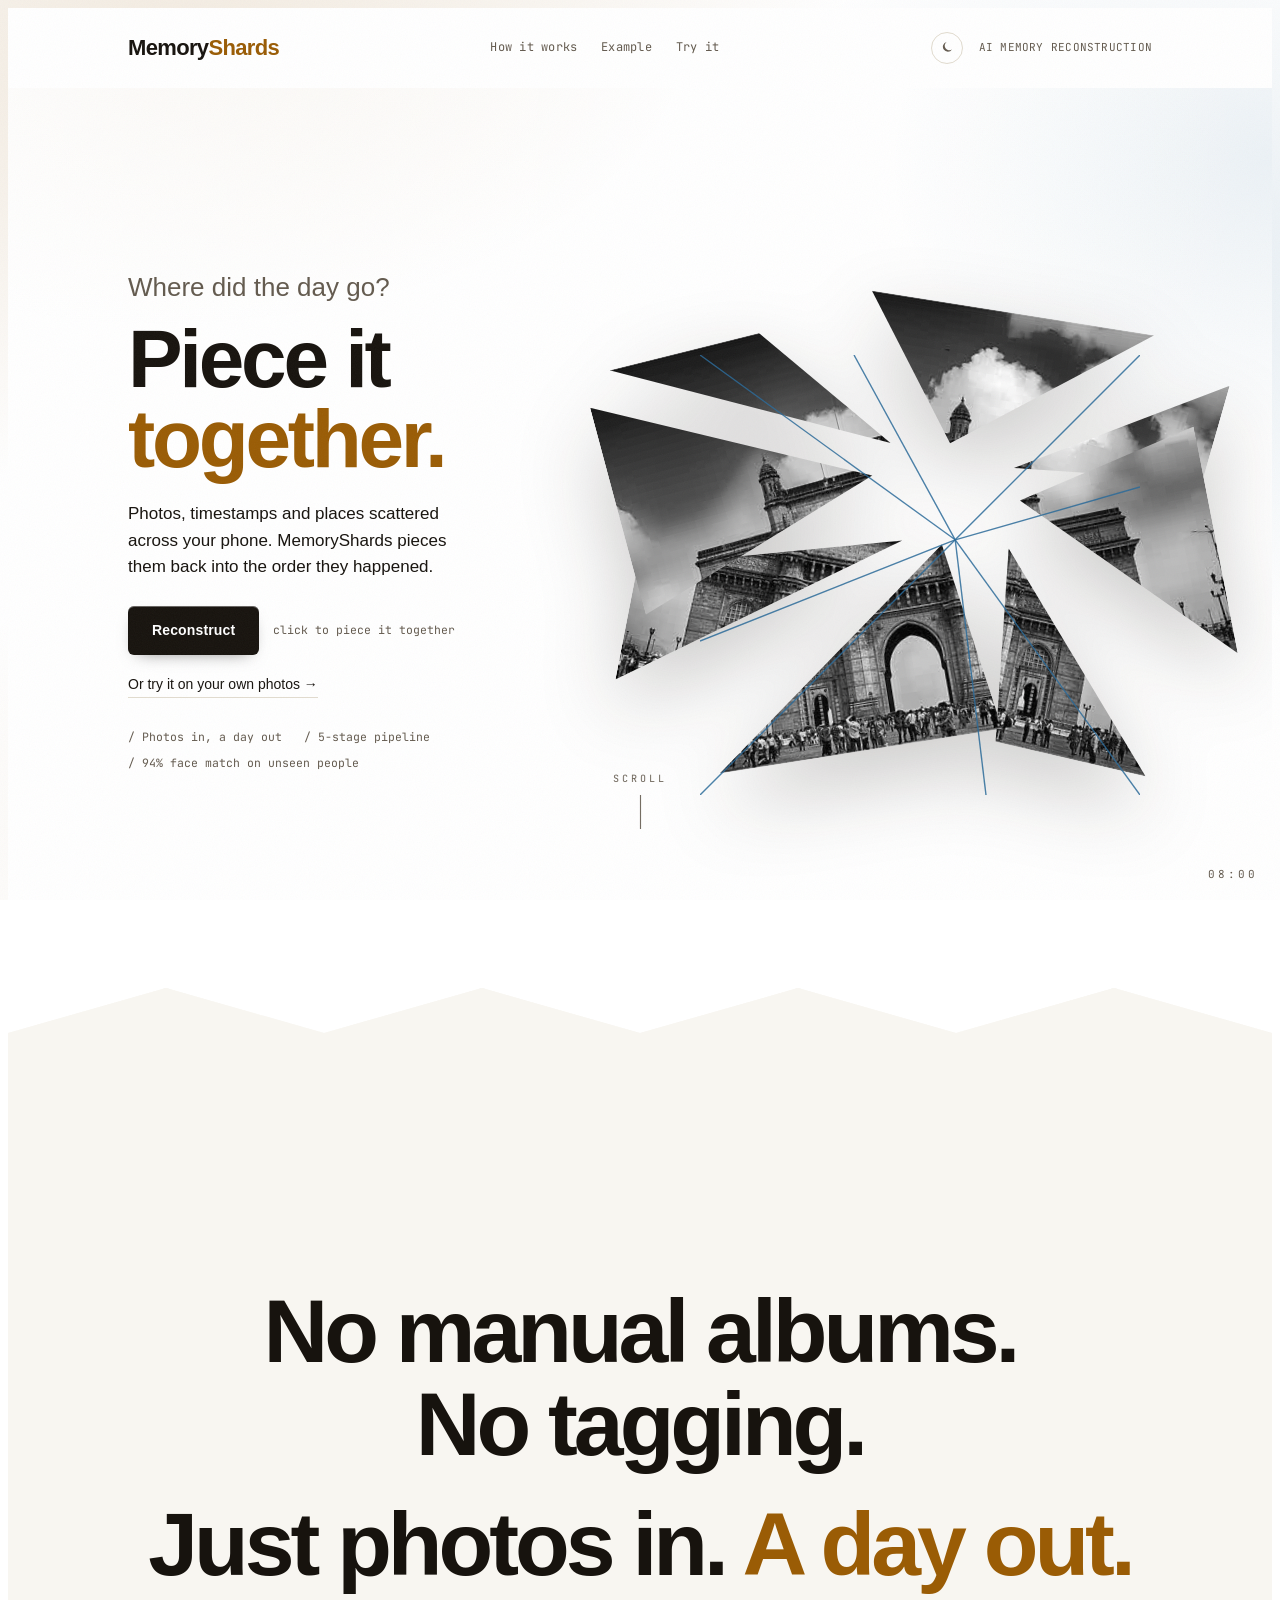
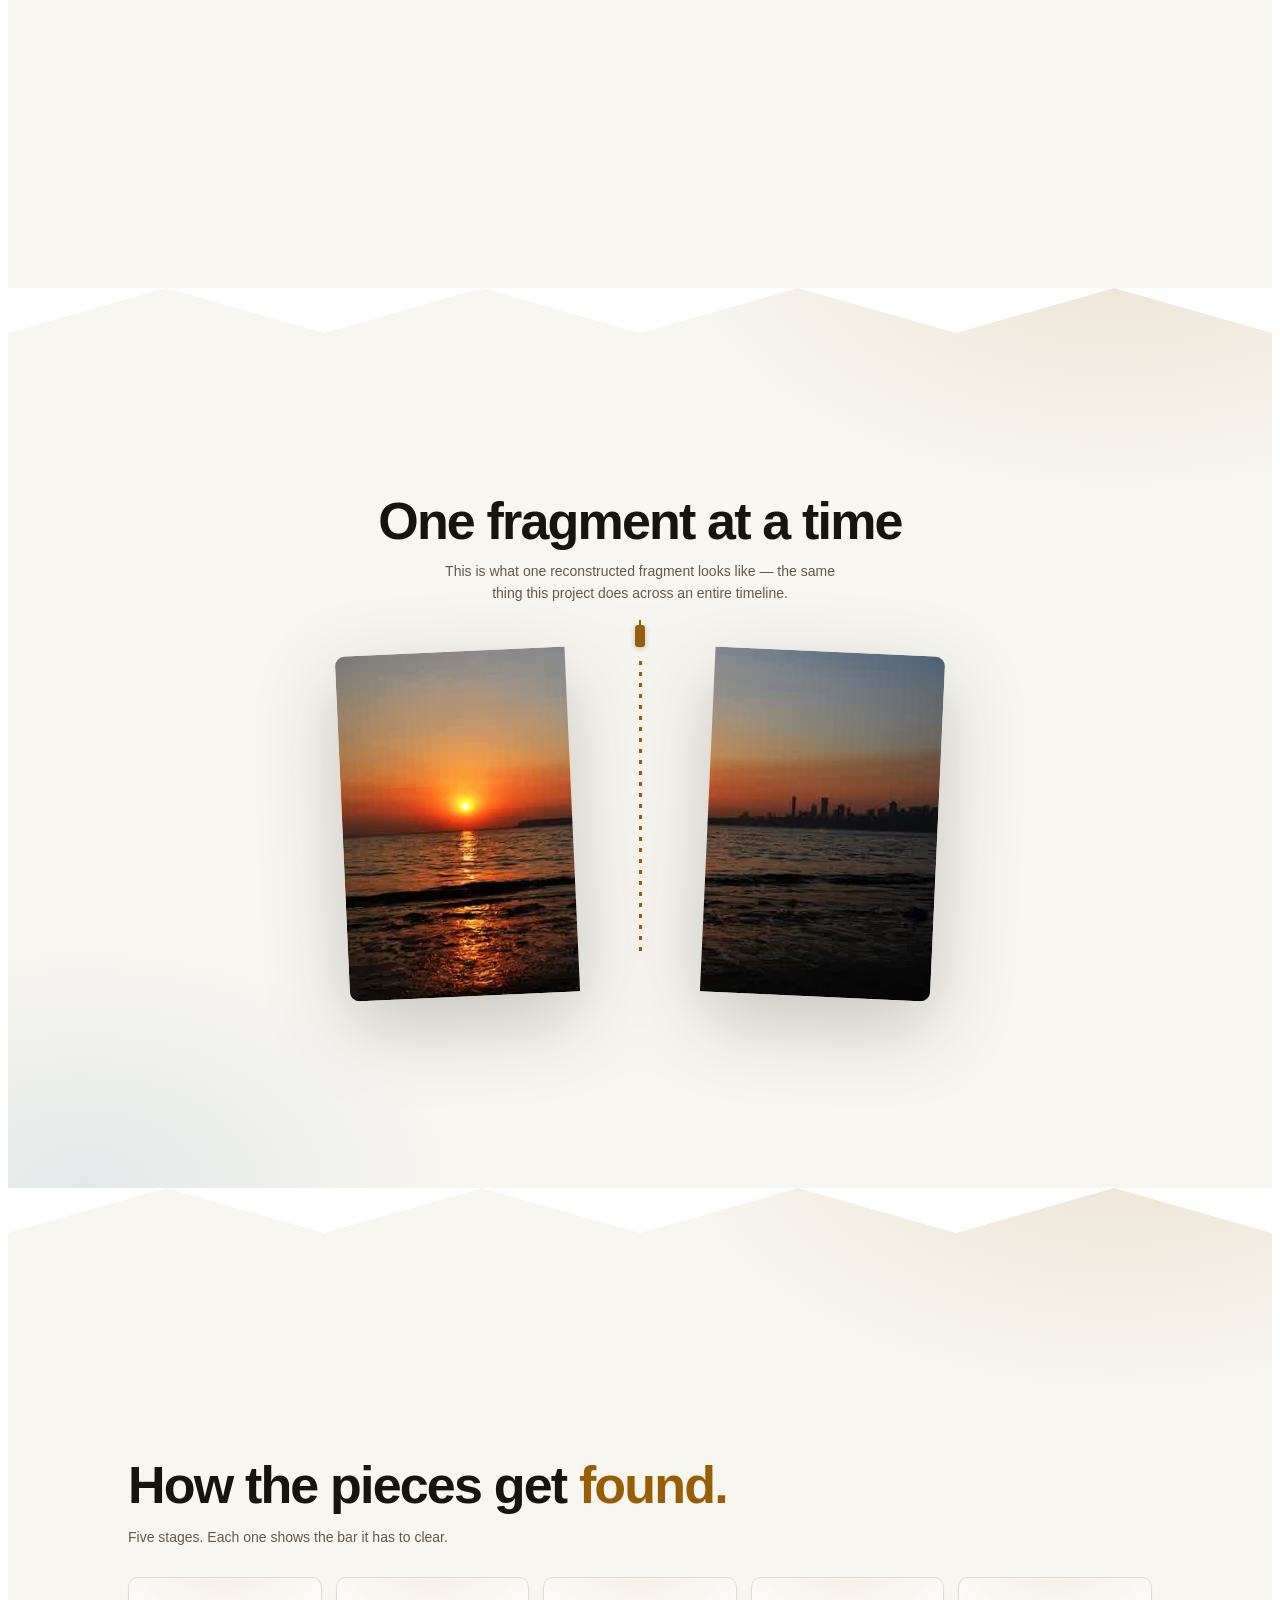
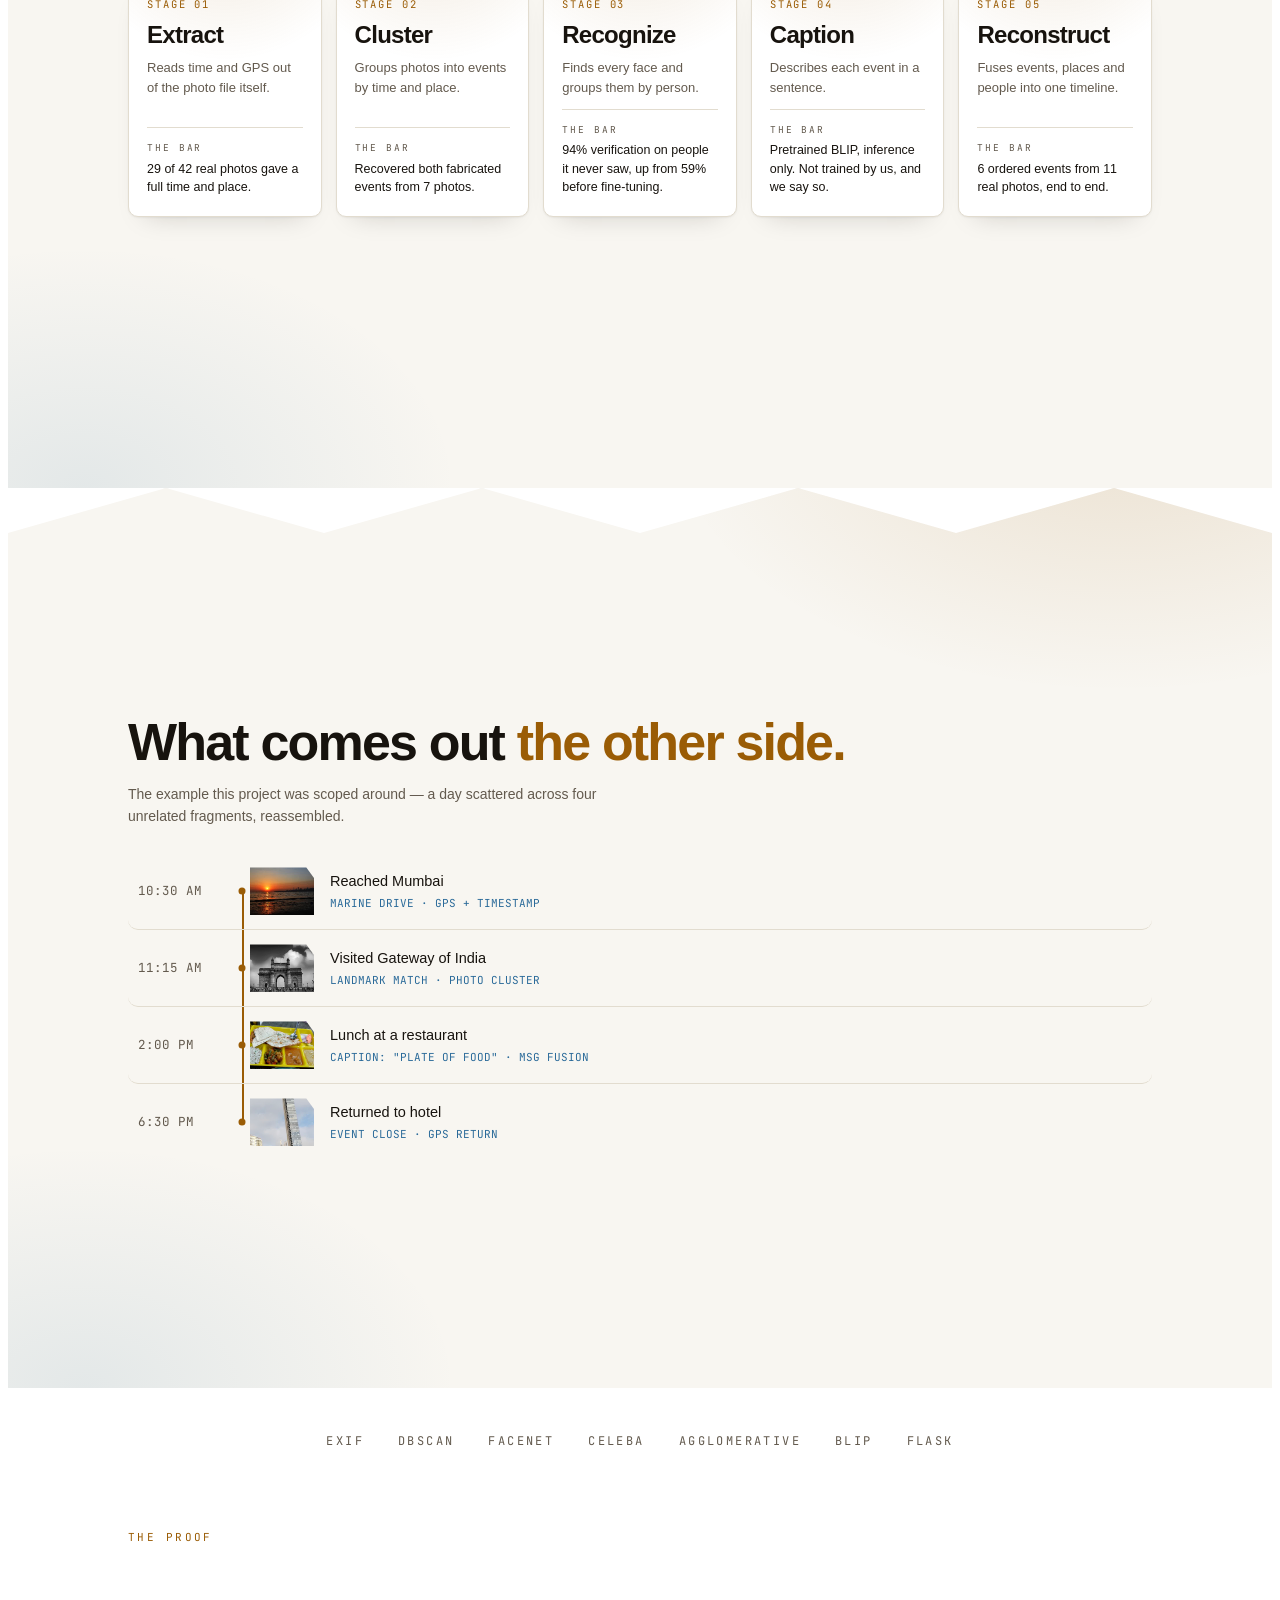
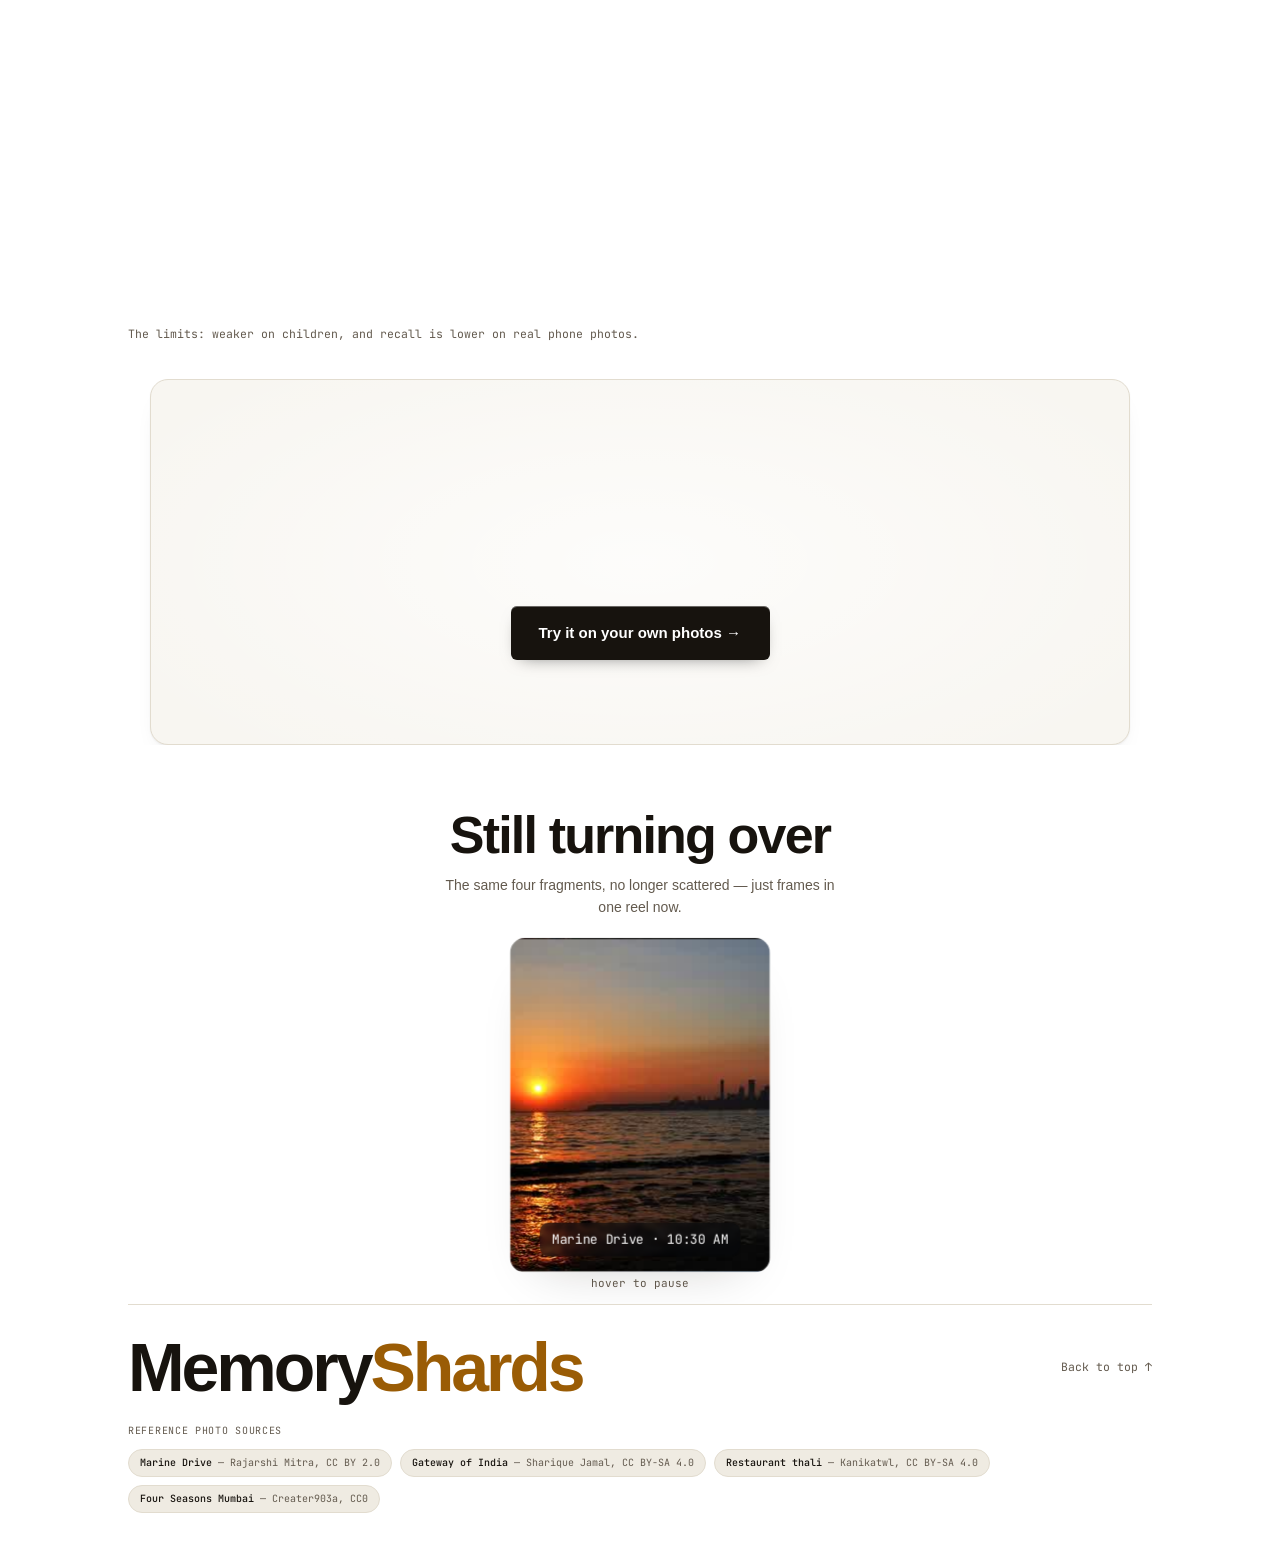
==== web/index.html @ ab334a5d "Fix zip getting permanently stuck: offsetTop drifts under sticky positioning" ====
<!DOCTYPE html>
<html lang="en">
<head>
<meta charset="utf-8">
<script>document.documentElement.setAttribute('data-theme', localStorage.getItem('memoryshards_theme') || 'light');</script>
<meta name="viewport" content="width=device-width, initial-scale=1">
<meta name="theme-color" content="#ffffff">
<meta name="description" content="MemoryShards pieces scattered photos back into the day they came from: EXIF, event clustering, face recognition and captioning, live.">
<meta property="og:type" content="website">
<meta property="og:title" content="MemoryShards: piece the day back together">
<meta property="og:description" content="MemoryShards pieces scattered photos back into the day they came from: EXIF, event clustering, face recognition and captioning, live.">
<meta property="og:image" content="https://memoryshards.onrender.com/media/hero-poster.jpg">
<meta name="twitter:card" content="summary_large_image">
<title>MemoryShards</title>
<link rel="icon" href="data:image/svg+xml,%3Csvg xmlns='http://www.w3.org/2000/svg' viewBox='0 0 100 100'%3E%3Crect width='100' height='100' rx='20' fill='%230b0e14'/%3E%3Cpolygon points='52,18 82,42 68,86 32,86 18,42' fill='none' stroke='%23ffb168' stroke-width='5'/%3E%3Cline x1='52' y1='18' x2='50' y2='58' stroke='%23bfe4ff' stroke-width='3'/%3E%3Cline x1='82' y1='42' x2='50' y2='58' stroke='%23bfe4ff' stroke-width='3'/%3E%3Cline x1='18' y1='42' x2='50' y2='58' stroke='%23bfe4ff' stroke-width='3'/%3E%3C/svg%3E">
<link rel="preconnect" href="https://fonts.googleapis.com">
<link rel="preconnect" href="https://fonts.gstatic.com" crossorigin>
<link rel="preconnect" href="https://api.fontshare.com">
<link href="https://fonts.googleapis.com/css2?family=JetBrains+Mono:wght@400;500&display=swap" rel="stylesheet">
<link href="https://api.fontshare.com/v2/css?f[]=satoshi@400,500,700,900&display=swap" rel="stylesheet">
<link rel="stylesheet" href="style.css">
</head>
<body>
<div class="grain" aria-hidden="true"></div>
<div class="hud-clock mono" aria-hidden="true">08:00</div>
<div class="scroll-progress"></div>

<header class="top">
  <div class="wrap">
    <div class="wordmark">Memory<span>Shards</span></div>
    <nav class="top-nav">
      <a href="#pipeline">How it works</a>
      <a href="#timeline">Example</a>
      <a href="try.html">Try it</a>
    </nav>
    <div class="header-right">
      <button type="button" class="theme-toggle" id="themeToggle" aria-label="Toggle light and dark theme" title="Toggle theme">
        <svg class="theme-icon theme-icon-sun" viewBox="0 0 24 24" width="14" height="14" fill="none" stroke="currentColor" stroke-width="2"><circle cx="12" cy="12" r="4"/><path d="M12 2v2M12 20v2M4.9 4.9l1.4 1.4M17.7 17.7l1.4 1.4M2 12h2M20 12h2M4.9 19.1l1.4-1.4M17.7 6.3l1.4-1.4"/></svg>
        <svg class="theme-icon theme-icon-moon" viewBox="0 0 24 24" width="14" height="14" fill="currentColor"><path d="M20.5 14.5a8.5 8.5 0 1 1-9-13 7 7 0 0 0 9 13z"/></svg>
      </button>
      <div class="byline">AI MEMORY RECONSTRUCTION</div>
    </div>
  </div>
</header>
<main>

<div class="panel panel-hero"><div class="panel-face">
  <video class="hero-video bg-video" data-sticky data-src="media/hero-loop.mp4" data-src-light="media/hero-loop-light.mp4" data-poster="media/hero-poster.jpg" data-poster-light="media/hero-poster-light.jpg" muted loop playsinline preload="none" aria-hidden="true" tabindex="-1"></video>
  <div class="hero-veil" aria-hidden="true"></div>
  <div class="wrap">
  <section class="hero">
    <div class="hero-copy">
      <span class="hero-q">Where did the day go?</span>
      <h1><span class="ln"><span>Piece it</span></span><span class="ln"><span class="accent">together.</span></span></h1>
      <p>Photos, timestamps and places scattered across your phone. MemoryShards pieces them back into the order they happened.</p>
      <div class="hero-actions">
        <button class="primary" id="btnShatter">Reconstruct</button>
        <span class="hero-hint mono">click to piece it together</span>
      </div>
      <a class="hero-link" href="try.html">Or try it on your own photos &rarr;</a>
      <div class="hero-facts mono">
        <span>/ Photos in, a day out</span><span>/ 5-stage pipeline</span><span>/ 94% face match on unseen people</span>
      </div>
    </div>
    <div class="shatter-stage scattered" id="shatterStage" style="--shard-img: url('media/demo-1.jpg')">
      <div class="shard s1"></div>
      <div class="shard s2"></div>
      <div class="shard s3"></div>
      <div class="shard s4"></div>
      <div class="shard s5"></div>
      <div class="shard s6"></div>
      <div class="shard s7"></div>
      <div class="shard s8"></div>
      <svg class="crack-lines" viewBox="0 0 100 100" preserveAspectRatio="none">
        <line x1="58" y1="42" x2="0" y2="0"/>
        <line x1="58" y1="42" x2="35" y2="0"/>
        <line x1="58" y1="42" x2="100" y2="0"/>
        <line x1="58" y1="42" x2="100" y2="30"/>
        <line x1="58" y1="42" x2="100" y2="100"/>
        <line x1="58" y1="42" x2="65" y2="100"/>
        <line x1="58" y1="42" x2="0" y2="100"/>
        <line x1="58" y1="42" x2="0" y2="65"/>
      </svg>
      <div class="shatter-caption">
        <div class="time mono">11:15 AM</div>
        <div class="label">Visited Gateway of India</div>
      </div>
    </div>
    <div class="scroll-nudge mono" aria-hidden="true">SCROLL<span></span></div>
  </section>
</div></div></div>

<div class="panel panel-refusal"><div class="panel-face">
  <video class="bg-video" muted loop playsinline preload="none" aria-hidden="true" tabindex="-1" data-src="media/scene-frames.mp4" data-src-light="media/scene-frames-light.mp4"></video>
  <div class="scene-veil" aria-hidden="true"></div>
  <div class="wrap">
  <section class="refusal">
    <p class="refusal-line reveal">No manual albums.</p>
    <p class="refusal-line reveal">No tagging.</p>
    <p class="refusal-line refusal-line--pay reveal">Just photos in. <span class="accent">A day out.</span></p>
  </section>
</div></div></div>

<div class="panel panel-zip"><div class="panel-face"><div class="wrap">
  <section class="zip-section">
    <h2 class="reveal">One fragment at a time</h2>
    <p class="section-sub reveal">This is what one reconstructed fragment looks like — the same thing this project does across an entire timeline.</p>
    <div class="zip-stage">
      <div class="zip-piece zip-piece--left" style="background-image:url('media/demo-2.jpg')"></div>
      <div class="zip-piece zip-piece--right" style="background-image:url('media/demo-2.jpg')"></div>
      <div class="zip-teeth" aria-hidden="true"></div>
      <div class="zip-pull" aria-hidden="true"></div>
      <div class="zip-caption">
        <span class="eyebrow">10:30 AM · Marine Drive</span>
        <span class="line">One fragment, made whole.</span>
      </div>
    </div>
  </section>
</div></div></div>

<div class="panel panel-pipeline"><div class="panel-face"><div class="wrap">
  <section class="pipeline" id="pipeline">
    <h2 class="reveal">How the pieces get <span class="accent">found.</span></h2>
    <p class="section-sub">Five stages. Each one shows the bar it has to clear.</p>
    <div class="dossiers">
      <div class="dossier reveal">
        <span class="dossier__kicker mono">STAGE 01</span>
        <h3 class="dossier__name">Extract</h3>
        <p class="dossier__tag">Reads time and GPS out of the photo file itself.</p>
        <div class="dossier__bar"><span class="dossier__label mono">THE BAR</span><p>29 of 42 real photos gave a full time and place.</p></div>
      </div>
      <div class="dossier reveal">
        <span class="dossier__kicker mono">STAGE 02</span>
        <h3 class="dossier__name">Cluster</h3>
        <p class="dossier__tag">Groups photos into events by time and place.</p>
        <div class="dossier__bar"><span class="dossier__label mono">THE BAR</span><p>Recovered both fabricated events from 7 photos.</p></div>
      </div>
      <div class="dossier reveal">
        <span class="dossier__kicker mono">STAGE 03</span>
        <h3 class="dossier__name">Recognize</h3>
        <p class="dossier__tag">Finds every face and groups them by person.</p>
        <div class="dossier__bar"><span class="dossier__label mono">THE BAR</span><p>94% verification on people it never saw, up from 59% before fine-tuning.</p></div>
      </div>
      <div class="dossier reveal">
        <span class="dossier__kicker mono">STAGE 04</span>
        <h3 class="dossier__name">Caption</h3>
        <p class="dossier__tag">Describes each event in a sentence.</p>
        <div class="dossier__bar"><span class="dossier__label mono">THE BAR</span><p>Pretrained BLIP, inference only. Not trained by us, and we say so.</p></div>
      </div>
      <div class="dossier reveal">
        <span class="dossier__kicker mono">STAGE 05</span>
        <h3 class="dossier__name">Reconstruct</h3>
        <p class="dossier__tag">Fuses events, places and people into one timeline.</p>
        <div class="dossier__bar"><span class="dossier__label mono">THE BAR</span><p>6 ordered events from 11 real photos, end to end.</p></div>
      </div>
    </div>
  </section>
</div></div></div>

<div class="panel panel-timeline"><div class="panel-face"><div class="wrap">
  <section class="timeline-section" id="timeline">
    <h2 class="reveal">What comes out <span class="accent">the other side.</span></h2>
    <p class="section-sub">The example this project was scoped around — a day scattered across four unrelated fragments, reassembled.</p>
    <div class="tl">
      <div class="tl-thread reveal" aria-hidden="true"></div>
      <div class="tl-row reveal">
        <div class="tl-time">10:30 AM</div>
        <div class="tl-thumb" style="background-image:url('media/demo-2.jpg')"></div>
        <div class="tl-label">Reached Mumbai<span class="place">MARINE DRIVE · GPS + TIMESTAMP</span></div>
      </div>
      <div class="tl-row reveal">
        <div class="tl-time">11:15 AM</div>
        <div class="tl-thumb" style="background-image:url('media/demo-1.jpg')"></div>
        <div class="tl-label">Visited Gateway of India<span class="place">LANDMARK MATCH · PHOTO CLUSTER</span></div>
      </div>
      <div class="tl-row reveal">
        <div class="tl-time">2:00 PM</div>
        <div class="tl-thumb" style="background-image:url('media/demo-3.jpg')"></div>
        <div class="tl-label">Lunch at a restaurant<span class="place">CAPTION: "PLATE OF FOOD" · MSG FUSION</span></div>
      </div>
      <div class="tl-row reveal">
        <div class="tl-time">6:30 PM</div>
        <div class="tl-thumb" style="background-image:url('media/demo-4.jpg')"></div>
        <div class="tl-label">Returned to hotel<span class="place">EVENT CLOSE · GPS RETURN</span></div>
      </div>
    </div>
  </section>
</div></div></div>

<div class="wrap above-stack">
  <div class="stack-strip mono" aria-label="Built with">
    <span style="--i:0">EXIF</span><span style="--i:1">DBSCAN</span><span style="--i:2">FaceNet</span><span style="--i:3">CelebA</span><span style="--i:4">Agglomerative</span><span style="--i:5">BLIP</span><span style="--i:6">Flask</span>
  </div>
</div>

<div class="wrap above-stack">
  <section class="proof">
    <span class="flow-eyebrow mono">THE PROOF</span>
    <h2 class="reveal">Measured on faces it <span class="accent">never saw.</span></h2>
    <div class="proof-grid">
      <div class="proof-item reveal"><div class="proof-big">94%</div><p>Face verification accuracy, up from 59% before we fine-tuned it. 200 pairs from 29 held-out people.</p></div>
      <div class="proof-item reveal"><div class="proof-big">98.8%</div><p>Pairwise precision grouping 230 faces by person. Recall is 80%: it splits a person before it merges two.</p></div>
      <div class="proof-item reveal"><div class="proof-big">1</div><p>Model trained by us, out of five stages. The rest is classical logic or a pretrained model used as-is.</p></div>
    </div>
    <p class="proof-limit mono">The limits: weaker on children, and recall is lower on real phone photos.</p>
  </section>
</div>

<div class="wrap above-stack">
  <section class="cta-section">
    <video class="bg-video" muted loop playsinline preload="none" aria-hidden="true" tabindex="-1" data-src="media/scene-converge.mp4" data-src-light="media/scene-converge-light.mp4"></video>
    <div class="scene-veil scene-veil--radial" aria-hidden="true"></div>
    <h2 class="reveal">Now try it on <span class="accent">your own photos.</span></h2>
    <p class="section-sub reveal">Upload a few real photos and watch the actual pipeline run &mdash; EXIF extraction, reverse geocoding, event clustering, and captioning &mdash; live, on a dedicated page.</p>
    <a href="try.html" class="cta-link">Try it on your own photos &rarr;</a>
  </section>
</div>

<div class="wrap above-stack">
  <section class="reel-section">
    <h2 class="reveal">Still turning over</h2>
    <p class="section-sub reveal">The same four fragments, no longer scattered — just frames in one reel now.</p>
    <div class="reel-stage" tabindex="0">
      <div class="reel-ring">
        <div class="reel-card" style="background-image:url('media/demo-2.jpg')"><span class="reel-cap">Marine Drive · 10:30 AM</span></div>
        <div class="reel-card" style="background-image:url('media/demo-1.jpg')"><span class="reel-cap">Gateway of India · 11:15 AM</span></div>
        <div class="reel-card" style="background-image:url('media/demo-3.jpg')"><span class="reel-cap">Lunch · 2:00 PM</span></div>
        <div class="reel-card" style="background-image:url('media/demo-4.jpg')"><span class="reel-cap">Hotel · 6:30 PM</span></div>
      </div>
    </div>
    <div class="reel-hint">hover to pause</div>
  </section>
</div>

</main>
<div class="wrap above-stack">
  <footer>
    <div class="footer-top">
      <div class="footer-word">Memory<span>Shards</span></div>
      <a href="#" class="back-to-top">Back to top ↑</a>
    </div>
    <div class="credits-label">Reference photo sources</div>
    <div class="source-chips">
      <span class="source-chip"><b>Marine Drive</b> — Rajarshi Mitra, CC BY 2.0</span>
      <span class="source-chip"><b>Gateway of India</b> — Sharique Jamal, CC BY-SA 4.0</span>
      <span class="source-chip"><b>Restaurant thali</b> — Kanikatwl, CC BY-SA 4.0</span>
      <span class="source-chip"><b>Four Seasons Mumbai</b> — Creater903a, CC0</span>
    </div>
  </footer>
</div>

<script src="common.js"></script>
<script>
  const stage = document.getElementById('shatterStage');
  const btn = document.getElementById('btnShatter');
  const hint = document.querySelector('.hero-hint');
  btn.addEventListener('click', () => {
    const scattered = stage.classList.toggle('scattered');
    btn.textContent = scattered ? 'Reconstruct' : 'Shatter again';
    hint.textContent = scattered ? 'click to piece it together' : 'click to scatter the fragments';
  });

  // Depth-push panel stack: each panel shrinks + dims as the next one
  // covers it, computed directly from the next panel's live position —
  // no reliance on animation-timeline/exit, which doesn't fire on a
  // full-viewport sticky element in testing.
  (function () {
    const panels = Array.from(document.querySelectorAll('.panel'));
    const reduceMotion = window.matchMedia('(prefers-reduced-motion: reduce)').matches;
    if (reduceMotion || panels.length < 2) return;

    let ticking = false;
    function update() {
      const vh = window.innerHeight;
      for (let i = 0; i < panels.length - 1; i++) {
        const next = panels[i + 1];
        const nextTop = next.getBoundingClientRect().top;
        const progress = Math.min(1, Math.max(0, 1 - nextTop / vh));
        const scale = 1 - progress * 0.08;
        const brightness = 1 - progress * 0.32;
        panels[i].style.transform = `scale(${scale})`;
        panels[i].style.filter = `brightness(${brightness})`;
      }
      ticking = false;
    }
    function onScroll() {
      if (!ticking) {
        requestAnimationFrame(update);
        ticking = true;
      }
    }
    window.addEventListener('scroll', onScroll, { passive: true });
    window.addEventListener('resize', onScroll);
    update();
  })();
  // CTA text scramble on hover.
  (function () {
    const a = document.querySelector('.cta-link');
    if (!a || window.matchMedia('(prefers-reduced-motion: reduce)').matches) return;
    const final = a.textContent;
    const chars = 'ABCDEFGHIJKLMNOPQRSTUVWXYZ0123456789/';
    let raf;
    a.style.minWidth = a.offsetWidth + 'px';
    a.addEventListener('mouseenter', () => {
      let f = 0;
      cancelAnimationFrame(raf);
      const step = () => {
        f++;
        a.textContent = [...final].map((c, i) => (c === ' ' || i < f / 2) ? c : chars[Math.floor(Math.random() * chars.length)]).join('');
        if (f / 2 < final.length) raf = requestAnimationFrame(step); else a.textContent = final;
      };
      step();
    });
  })();

  // Cursor-reactive hero (tilts the shard image, drifts the video) and spotlight on stage cards.
  (function () {
    if (window.matchMedia('(prefers-reduced-motion: reduce)').matches) return;
    const face = document.querySelector('.panel-hero .panel-face');
    const stageEl = document.getElementById('shatterStage');
    const video = face.querySelector('.hero-video');
    let raf = null;
    face.addEventListener('pointermove', (e) => {
      if (raf) return;
      raf = requestAnimationFrame(() => {
        raf = null;
        const r = face.getBoundingClientRect();
        const nx = ((e.clientX - r.left) / r.width - 0.5) * 2;
        const ny = ((e.clientY - r.top) / r.height - 0.5) * 2;
        [stageEl, video].forEach((el) => {
          el.style.setProperty('--tx', nx.toFixed(3));
          el.style.setProperty('--ty', ny.toFixed(3));
        });
      });
    });
    face.addEventListener('pointerleave', () => {
      [stageEl, video].forEach((el) => { el.style.setProperty('--tx', 0); el.style.setProperty('--ty', 0); });
    });
    document.querySelectorAll('.dossier').forEach((card) => {
      card.addEventListener('pointermove', (e) => {
        const r = card.getBoundingClientRect();
        card.style.setProperty('--mx', (e.clientX - r.left) + 'px');
        card.style.setProperty('--my', (e.clientY - r.top) + 'px');
      });
    });
  })();

  // Zip stage: --zip-open (1 = torn apart/open, 0 = zipped closed) tracks
  // scroll position within .panel-zip's own range. Can't use the stage's
  // getBoundingClientRect() for this -- .panel-zip is position: sticky, so
  // once pinned, the stage's painted rect stops changing for most of the
  // scroll, and animation-timeline: view() has the same blind spot for the
  // same reason. panel.offsetTop turned out to have the same problem in a
  // sneakier way: measured live, it drifted WITH scrollY once the panel
  // engaged sticky (1888 at load, 2012 after only 112px of scroll) instead
  // of staying at its static flow position, which silently kept the
  // computed progress pinned near zero -- looked "stuck open" no matter how
  // far you scrolled. Fixed by measuring the TRUE static top once (briefly
  // forcing position: static to read it with getBoundingClientRect, then
  // reverting -- a synchronous read+revert, no visible flash) and caching
  // it, instead of re-reading offsetTop on every scroll tick.
  (function () {
    const panel = document.querySelector('.panel-zip');
    const stage = document.querySelector('.zip-stage');
    if (!panel || !stage || window.matchMedia('(prefers-reduced-motion: reduce)').matches) return;
    let panelTop = 0, panelHeight = 0;
    const measure = () => {
      const prevPosition = panel.style.position;
      panel.style.position = 'static';
      panelTop = panel.getBoundingClientRect().top + window.scrollY;
      panelHeight = panel.offsetHeight;
      panel.style.position = prevPosition;
    };
    measure();
    window.addEventListener('resize', measure, { passive: true });
    const update = () => {
      const scrolledIntoPanel = window.scrollY - panelTop;
      const t = Math.max(0, Math.min(1, scrolledIntoPanel / (panelHeight * 0.5)));
      stage.style.setProperty('--zip-open', String(1 - t));
    };
    window.addEventListener('scroll', update, { passive: true });
    update();
  })();

  // HUD clock: the page is one day, and scrolling moves it from 08:00 to 22:00.
  (function () {
    const el = document.querySelector('.hud-clock');
    if (!el) return;
    const update = () => {
      const max = document.documentElement.scrollHeight - window.innerHeight;
      const t = max > 0 ? Math.min(1, window.scrollY / max) : 0;
      const mins = Math.round(8 * 60 + t * 14 * 60);
      el.textContent = String(Math.floor(mins / 60)).padStart(2, '0') + ':' + String(mins % 60).padStart(2, '0');
    };
    window.addEventListener('scroll', update, { passive: true });
    update();
  })();
</script>
</body>
</html>
---- web/style.css ----
:root {
    --bg: #0e0b08;
    --surface: #17120d;
    --surface-2: #211a13;
    --border: #2f261b;
    --text: #f0e7d6;
    --text-muted: #a3977f;
    --crack: #bfe4ff;
    --crack-ink: #041722;
    --memory: #d9a353;
    --memory-ink: #1c1207;
    --paper: #f0e7d6;
    --paper-ink: #0e0b08;
    --shadow: 0 24px 48px -24px rgba(0,0,0,0.7);
    --edge-shadow: rgba(0,0,0,0.5);
    --drop: rgba(0,0,0,0.35);
    --card-shadow: none;
    --ease: cubic-bezier(.22,1,.36,1);
  }
  :root[data-theme="light"] {
    --bg: #ffffff;
    --surface: #f8f6f1;
    --surface-2: #efebe2;
    --border: #e2dccf;
    --text: #17130e;
    --text-muted: #635a4e;
    --crack: #2a6a99;
    --crack-ink: #eaf7ff;
    --memory: #9a5c05;
    --memory-ink: #ffffff;
    --paper: #17130e;
    --paper-ink: #ffffff;
    --shadow: 0 20px 40px -24px rgba(23,19,14,0.22);
    --edge-shadow: rgba(23,19,14,0.14);
    --drop: rgba(23,19,14,0.22);
    --card-shadow: 0 1px 2px rgba(23,19,14,0.05), 0 14px 26px -18px rgba(23,19,14,0.22);
  }

  * { box-sizing: border-box; }
  @property --zip-open { syntax: '<number>'; inherits: true; initial-value: 1; }
  html { scroll-behavior: smooth; }
  body { background: var(--bg); color: var(--text); font-family: 'Satoshi', -apple-system, sans-serif; line-height: 1.6; }
  ::selection { background: var(--memory); color: var(--memory-ink); }
  @media (prefers-reduced-motion: reduce) { html { scroll-behavior: auto; } }
  h1, h2, h3 { font-family: 'Satoshi', -apple-system, sans-serif; text-wrap: balance; margin: 0; }
  .mono { font-family: 'JetBrains Mono', monospace; }

  .wrap { max-width: 1080px; margin: 0 auto; padding: 0 28px; }

  header.top {
    position: sticky; top: 0; z-index: 40;
    background: var(--bg);
    border-bottom: 1px solid transparent;
    transition: border-color 0.3s ease, background 0.3s ease;
  }
  header.top > .wrap {
    display: flex; align-items: center; justify-content: space-between;
    padding-top: 22px; padding-bottom: 22px; flex-wrap: wrap; gap: 14px;
  }
  header.top.is-scrolled { border-bottom-color: var(--border); }
  .wordmark { font-family: 'Satoshi', sans-serif; font-weight: 800; font-size: 22px; letter-spacing: -0.01em; }
  .wordmark span { color: var(--memory); }
  .top-nav { display: flex; align-items: center; gap: 24px; }
  .top-nav a {
    font-family: 'JetBrains Mono', monospace; font-size: 12px; letter-spacing: 0.02em;
    color: var(--text-muted); text-decoration: none; position: relative; padding: 2px 0;
    transition: color 0.2s ease;
  }
  .top-nav a::after {
    content: ""; position: absolute; left: 0; right: 100%; bottom: -2px; height: 1px;
    background: var(--memory); transition: right 0.25s ease;
  }
  .top-nav a:hover { color: var(--text); }
  .top-nav a:hover::after { right: 0; }
  .top-nav a:focus-visible { outline: 2px solid var(--memory); outline-offset: 3px; border-radius: 2px; }
  .header-right { display: flex; align-items: center; gap: 16px; }
  .theme-toggle {
    all: unset; cursor: pointer; display: inline-flex; align-items: center; justify-content: center;
    width: 30px; height: 30px; border-radius: 50%; border: 1px solid var(--border);
    color: var(--text-muted); font-size: 13px; transition: transform 0.35s cubic-bezier(.2,.9,.25,1), border-color 0.2s ease, color 0.2s ease;
  }
  .theme-toggle:hover { color: var(--memory); border-color: var(--memory); transform: rotate(20deg); }
  .theme-toggle:focus-visible { outline: 2px solid var(--memory); outline-offset: 2px; }
  .theme-icon-moon { display: none; }
  :root[data-theme="light"] .theme-icon-sun { display: none; }
  :root[data-theme="light"] .theme-icon-moon { display: inline; }
  .byline { font-family: 'JetBrains Mono', monospace; font-size: 11px; color: var(--text-muted); letter-spacing: 0.02em; }

  /* ---------------- HERO ---------------- */
  .hero {
    display: grid;
    grid-template-columns: 1.05fr 0.95fr;
    gap: 48px;
    align-items: center;
    padding: 28px 0 64px;
  }
  .hero-copy p { color: var(--text); opacity: 0.82; font-size: 17px; font-weight: 500; line-height: 1.55; max-width: 36ch; margin-bottom: 26px; }
  .hero-actions { display: flex; align-items: center; gap: 14px; }
  button.primary {
    all: unset; cursor: pointer; font-family: 'Satoshi', sans-serif; font-size: 14px; font-weight: 700; letter-spacing: 0.01em;
    padding: 13px 24px; border-radius: 6px; background: var(--paper); color: var(--paper-ink);
    box-shadow: 0 1px 0 rgba(255,255,255,0.35) inset, 0 6px 18px -10px rgba(0,0,0,0.6);
    transition: transform 0.2s var(--ease), box-shadow 0.25s ease, filter 0.2s ease;
  }
  button.primary:hover:not(:disabled) { transform: translateY(-2px); box-shadow: 0 1px 0 rgba(255,255,255,0.35) inset, 0 14px 28px -12px color-mix(in srgb, var(--memory) 70%, transparent); }
  button.primary:active:not(:disabled) { transform: translateY(0) scale(0.98); }
  button.primary:disabled { opacity: 0.4; cursor: not-allowed; }
  button.primary:focus-visible { outline: 2px solid var(--text); outline-offset: 2px; }
  .hero-hint { font-family: 'JetBrains Mono', monospace; font-size: 11.5px; color: var(--text-muted); }

  .shatter-stage {
    position: relative;
    width: 100%;
    max-width: 440px;
    aspect-ratio: 4 / 3;
    margin: 0 auto;
    filter: drop-shadow(0 30px 40px var(--drop));
  }
  .shard {
    position: absolute; inset: 0;
    background-image: var(--shard-img);
    background-size: cover; background-position: center;
    transition: transform 0.85s cubic-bezier(.2,.9,.25,1);
    filter: drop-shadow(0 4px 8px rgba(0,0,0,.45));
  }
  .shard.s1 { clip-path: polygon(58% 42%, 0% 0%, 35% 0%); }
  .shard.s2 { clip-path: polygon(58% 42%, 35% 0%, 100% 0%); }
  .shard.s3 { clip-path: polygon(58% 42%, 100% 0%, 100% 30%); }
  .shard.s4 { clip-path: polygon(58% 42%, 100% 30%, 100% 100%); }
  .shard.s5 { clip-path: polygon(58% 42%, 100% 100%, 65% 100%); }
  .shard.s6 { clip-path: polygon(58% 42%, 65% 100%, 0% 100%); }
  .shard.s7 { clip-path: polygon(58% 42%, 0% 100%, 0% 65%); }
  .shard.s8 { clip-path: polygon(58% 42%, 0% 65%, 0% 0%); }

  .shatter-stage.scattered .s1 { transform: translate(-13%,-13%) rotate(-14deg); }
  .shatter-stage.scattered .s2 { transform: translate(-2%,-17%) rotate(9deg); }
  .shatter-stage.scattered .s3 { transform: translate(12%,-11%) rotate(16deg); }
  .shatter-stage.scattered .s4 { transform: translate(16%,4%) rotate(-11deg); }
  .shatter-stage.scattered .s5 { transform: translate(11%,14%) rotate(13deg); }
  .shatter-stage.scattered .s6 { transform: translate(-2%,17%) rotate(-9deg); }
  .shatter-stage.scattered .s7 { transform: translate(-13%,12%) rotate(11deg); }
  .shatter-stage.scattered .s8 { transform: translate(-17%,-3%) rotate(-15deg); }

  .crack-lines { position: absolute; inset: 0; pointer-events: none; }
  .crack-lines line { stroke: var(--crack); stroke-width: 1.4; vector-effect: non-scaling-stroke; opacity: 0.85; transition: opacity 0.85s ease; }
  .shatter-stage:not(.scattered) .crack-lines line { opacity: 0.16; }

  .shatter-caption {
    position: absolute; left: 12px; right: 12px; bottom: 12px;
    background: rgba(11,14,20,0.72); backdrop-filter: blur(3px);
    border: 1px solid rgba(255,255,255,0.12); border-radius: 8px;
    padding: 8px 12px; opacity: 0; transform: translateY(6px);
    transition: opacity 0.5s ease 0.35s, transform 0.5s ease 0.35s;
  }
  .shatter-stage:not(.scattered) .shatter-caption { opacity: 1; transform: translateY(0); }
  .shatter-caption .time { font-family: 'JetBrains Mono', monospace; font-size: 10.5px; color: var(--memory); }
  .shatter-caption .label { font-size: 13px; color: #f2f4f8; margin-top: 1px; }

  @media (prefers-reduced-motion: reduce) {
    .shard, .crack-lines line, .shatter-caption { transition: none !important; }
  }

  /* ---------------- SCROLL PROGRESS ---------------- */
  .scroll-progress {
    position: fixed; top: 0; left: 0; height: 3px; width: 100%;
    background: var(--memory); transform-origin: 0 50%; transform: scaleX(0);
    animation: grow-progress linear;
    animation-timeline: scroll(root);
    z-index: 50;
  }
  @keyframes grow-progress { to { transform: scaleX(1); } }

  /* ---------------- SCROLL-TRIGGERED REVEALS ---------------- */
  /* Driven by an IntersectionObserver (see script), not
     animation-timeline: view() — that experimental scroll-linked
     animation was confirmed (via direct DOM inspection while scrolling)
     to get stuck at a fractional or zero opacity once a transformed
     ancestor was in the mix (the panel-stack depth-push effect above
     applies transform+filter to each panel), silently blanking whole
     sections of text. IntersectionObserver just flips a class once and
     stays there — nothing left for it to get stuck on. */
  .reveal {
    opacity: 0; transform: translateY(28px);
    transition: opacity 0.7s ease, transform 0.7s var(--ease);
  }
  .reveal.is-visible { opacity: 1; transform: none; }
  @media (prefers-reduced-motion: reduce) {
    .scroll-progress { animation: none !important; }
    .reveal { opacity: 1 !important; transform: none !important; transition: none !important; }
  }

  /* ---------------- PANEL STACK ---------------- */
  /* The "pushed back" depth effect: each panel is position:sticky (pins
     to the viewport, confirmed working via getComputedStyle — hero and
     zip both correctly pin at their stepped top offsets simultaneously).
     The shrink+dim of the outgoing panel is driven by a small JS scroll
     handler (see bottom of file) rather than animation-timeline:view()'s
     `exit` range: verified via direct DOM inspection that exit never
     triggers on a full-viewport sticky element in this environment
     (transform stayed at identity across 1500px of scroll) — a real,
     reproducible incompatibility, not a rendering artifact. The JS
     version computes each panel's recede amount directly from the next
     panel's actual on-screen position, so there's nothing left to guess. */
  .panel {
    position: sticky; min-height: 100vh; display: flex; align-items: center;
    will-change: transform, filter;
  }
  .panel-hero     { top: 0; }
  .panel-zip      { top: 6px; }
  .panel-pipeline { top: 12px; }
  .panel-timeline { top: 18px; }
  /* Content after the sticky stack (reel, footer) must be explicitly
     positioned too, otherwise CSS stacking rules paint the sticky
     panels above it regardless of scroll position or DOM order —
     that's what caused the reel/timeline overlap. */
  .above-stack { position: relative; z-index: 5; background: var(--bg); }
  @media (prefers-reduced-motion: reduce) {
    .panel { transform: none !important; filter: none !important; }
  }
  .panel-face {
    width: 100%; min-height: 100vh; display: flex; align-items: center; background: var(--bg);
  }
  .panel-hero .panel-face {
    background:
      radial-gradient(900px 520px at 12% -8%, color-mix(in srgb, var(--memory) 12%, transparent), transparent 60%),
      radial-gradient(700px 520px at 100% 8%, color-mix(in srgb, var(--crack) 9%, transparent), transparent 55%),
      var(--bg);
  }
  .panel-face > .wrap { width: 100%; padding-top: 56px; padding-bottom: 56px; }
  .panel-zip .panel-face, .panel-pipeline .panel-face, .panel-timeline .panel-face {
    background:
      radial-gradient(760px 460px at 88% -8%, color-mix(in srgb, var(--memory) 14%, transparent), transparent 60%),
      radial-gradient(680px 440px at 6% 100%, color-mix(in srgb, var(--crack) 10%, transparent), transparent 55%),
      var(--surface);
    box-shadow: 0 -30px 50px -35px var(--edge-shadow);
    clip-path: polygon(
      0% 5%, 12.5% 0%, 25% 5%, 37.5% 0%, 50% 5%, 62.5% 0%, 75% 5%, 87.5% 0%, 100% 5%,
      100% 100%, 0% 100%
    );
  }

  /* ---------------- PIPELINE ---------------- */
  .pipeline { padding: 0; }
  .pipeline h2 { font-size: 22px; margin-bottom: 6px; }
  .pipeline .section-sub { color: var(--text-muted); font-size: 14px; margin-bottom: 28px; max-width: 64ch; }

  /* ---------------- TIMELINE (reconstructed proof) ---------------- */
  .timeline-section { padding: 0; }
  .timeline-section h2 { font-size: 22px; margin-bottom: 6px; }
  .timeline-section .section-sub { color: var(--text-muted); font-size: 14px; margin-bottom: 26px; max-width: 64ch; }
  .tl { display: flex; flex-direction: column; position: relative; }
  .tl-thread {
    position: absolute; left: 114px; top: 38px; bottom: 38px; width: 2px;
    background: var(--memory); transform-origin: top; transform: scaleY(0);
    transition: transform 1.1s cubic-bezier(.2,.9,.25,1) 0.15s; z-index: 0; pointer-events: none;
  }
  .tl-thread.is-visible { transform: scaleY(1); }
  .tl-row { position: relative; }
  .tl-row::before {
    content: ""; position: absolute; left: 114px; top: 50%; width: 7px; height: 7px; border-radius: 50%;
    background: var(--memory); transform: translate(-50%, -50%) scale(0); transition: transform 0.3s var(--ease) 0.9s; z-index: 1;
  }
  .tl-row.is-visible::before { transform: translate(-50%, -50%) scale(1); }
  @media (prefers-reduced-motion: reduce) {
    .tl-thread { transition: none; transform: scaleY(1); }
    .tl-row::before { transition: none; transform: translate(-50%, -50%) scale(1); }
  }
  .tl-row {
    display: grid; grid-template-columns: 96px 64px 1fr; gap: 16px; align-items: center;
    padding: 14px 10px; border-bottom: 1px solid var(--border); border-radius: 10px;
    transition: background 0.25s ease, padding-left 0.25s ease;
  }
  .tl-row:hover { background: color-mix(in srgb, var(--surface) 70%, transparent); padding-left: 16px; }
  .tl-row:hover .tl-thumb { transform: scale(1.06) rotate(-1deg); }
  .tl-row:last-child { border-bottom: none; }
  .tl-time { font-family: 'JetBrains Mono', monospace; font-size: 12.5px; color: var(--text-muted); }
  .tl-thumb {
    width: 64px; height: 48px; background-size: cover; background-position: center;
    clip-path: polygon(0% 0%, 88% 0%, 100% 22%, 100% 100%, 0% 100%);
    box-shadow: var(--shadow); transition: transform 0.3s cubic-bezier(.2,.9,.25,1);
  }
  .tl-label { font-size: 14.5px; }
  .tl-label .place { display: block; font-size: 11px; color: var(--crack); font-family: 'JetBrains Mono', monospace; margin-top: 2px; }
  .tl-row-enter { animation: tl-row-in 0.45s cubic-bezier(.2,.9,.25,1) both; }
  @keyframes tl-row-in { from { opacity: 0; transform: translateY(10px); } to { opacity: 1; transform: none; } }
  @media (prefers-reduced-motion: reduce) { .tl-row-enter { animation: none; } }

  /* ---------------- LIVE DEMO (real pipeline, not illustrative) ---------------- */
  .live-demo-section { padding: 56px 0; border-top: 1px dashed var(--border); }
  .live-demo-section h2 { font-size: 22px; margin-bottom: 6px; }
  .live-demo-section .section-sub { color: var(--text-muted); font-size: 14px; margin-bottom: 26px; max-width: 64ch; }
  .dropzone {
    position: relative; border: 1.5px dashed color-mix(in srgb, var(--text) 38%, transparent); border-radius: 12px;
    padding: 28px; margin-bottom: 16px; cursor: pointer; transition: border-color 0.15s, background 0.15s;
    background: var(--surface);
  }
  .dropzone:hover, .dropzone:focus-visible { border-color: var(--memory); outline: none; }
  .dropzone.dragover { border-color: var(--memory); background: var(--surface-2); }
  .dropzone-hint {
    display: flex; align-items: center; justify-content: center; gap: 10px;
    font-size: 14px; color: var(--text-muted); text-align: center;
  }
  .dropzone-icon { font-size: 20px; color: var(--memory); }
  .dropzone-browse { color: var(--crack); text-decoration: underline; text-underline-offset: 2px; }
  .dropzone-previews {
    display: flex; flex-wrap: wrap; gap: 10px; margin-top: 16px;
  }
  .dropzone-previews:empty { margin-top: 0; }
  .preview-thumb {
    position: relative; width: 72px; height: 72px; border-radius: 8px; overflow: hidden;
    box-shadow: var(--shadow); flex: none;
  }
  .preview-thumb img { width: 100%; height: 100%; object-fit: cover; display: block; }
  .preview-remove {
    all: unset; position: absolute; top: 2px; right: 2px; width: 18px; height: 18px;
    display: flex; align-items: center; justify-content: center; cursor: pointer;
    background: rgba(10,12,18,0.75); color: #fff; border-radius: 50%; font-size: 11px; line-height: 1;
  }
  .preview-remove:hover { background: #e3695f; }
  .live-demo-controls { display: flex; align-items: center; gap: 14px; flex-wrap: wrap; margin-bottom: 20px; }
  button.primary:disabled { opacity: 0.4; cursor: not-allowed; filter: none; }
  .demo-filecount { font-size: 12px; color: var(--text-muted); }
  .demo-progress {
    display: flex; align-items: center; gap: 10px; margin-bottom: 14px; font-size: 12.5px; color: var(--text-muted);
  }
  .demo-spinner {
    width: 14px; height: 14px; border-radius: 50%; border: 2px solid var(--border);
    border-top-color: var(--memory); animation: demo-spin 0.7s linear infinite; flex: none;
  }
  @keyframes demo-spin { to { transform: rotate(360deg); } }
  .demo-status { font-family: 'JetBrains Mono', monospace; font-size: 12.5px; color: var(--text-muted); }
  .demo-status:empty { display: none; }
  .demo-status.error {
    display: flex; align-items: flex-start; gap: 8px; color: #8f2019;
    background: color-mix(in srgb, #b3261e 8%, var(--surface)); border: 1px solid color-mix(in srgb, #b3261e 28%, var(--border));
    border-radius: 8px; padding: 10px 14px; margin-bottom: 18px; line-height: 1.5;
  }
  .demo-status.error::before { content: "!"; flex: none; width: 15px; height: 15px; border-radius: 50%; background: #b3261e; color: #fff; font: 800 11px/15px 'Satoshi', sans-serif; text-align: center; margin-top: 1px; }
  .demo-skip-note {
    font-size: 11.5px; color: var(--text-muted); background: var(--surface);
    border: 1px solid var(--border); border-radius: 8px; padding: 10px 14px; margin-bottom: 18px;
  }
  .demo-skip-note b { color: var(--text); }
  .demo-empty { font-size: 13px; color: var(--text-muted); font-style: italic; }
  .demo-empty[hidden], .demo-skip-note[hidden], .demo-progress[hidden] { display: none; }
  .tl-expand {
    all: unset; cursor: pointer; color: var(--crack); font-family: 'JetBrains Mono', monospace;
    font-size: 11px; text-decoration: underline; text-underline-offset: 2px;
  }
  .tl-expand:hover { opacity: 0.8; }
  .tl-gallery {
    display: flex; flex-wrap: wrap; gap: 8px; padding: 4px 0 18px 202px; align-items: center;
  }
  .tl-gallery-thumb {
    width: 64px; height: 48px; background-size: cover; background-position: center;
    border-radius: 4px; box-shadow: var(--shadow); flex: none;
  }
  .tl-gallery-note {
    font-family: 'JetBrains Mono', monospace; font-size: 11px; color: var(--text-muted);
  }

  /* ---------------- MEMORY REEL ---------------- */
  .reel-section { padding: 64px 0 12px; text-align: center; }
  .reel-section h2 { font-size: 22px; margin-bottom: 6px; }
  .reel-section .section-sub { color: var(--text-muted); font-size: 14px; max-width: 52ch; margin: 0 auto 36px; }
  .reel-stage { perspective: 1300px; height: 300px; display: flex; align-items: center; justify-content: center; }
  .reel-ring {
    position: relative; width: 210px; height: 270px;
    transform-style: preserve-3d;
    animation: spin-ring 22s linear infinite;
  }
  .reel-stage:hover .reel-ring, .reel-stage:focus-within .reel-ring { animation-play-state: paused; }
  @keyframes spin-ring { to { transform: rotateY(360deg); } }
  .reel-card {
    position: absolute; inset: 0;
    background-size: cover; background-position: center;
    border-radius: 12px; box-shadow: var(--shadow);
    border: 1px solid rgba(255,255,255,0.08);
    display: flex; align-items: flex-end; justify-content: center; padding: 12px;
    backface-visibility: hidden;
  }
  .reel-card:nth-child(1) { transform: rotateY(0deg) translateZ(250px); }
  .reel-card:nth-child(2) { transform: rotateY(90deg) translateZ(250px); }
  .reel-card:nth-child(3) { transform: rotateY(180deg) translateZ(250px); }
  .reel-card:nth-child(4) { transform: rotateY(270deg) translateZ(250px); }
  .reel-cap {
    font-family: 'JetBrains Mono', monospace; font-size: 10.5px; color: #fff;
    background: rgba(6,8,12,0.55); backdrop-filter: blur(2px);
    padding: 5px 10px; border-radius: 7px; letter-spacing: 0.02em;
  }
  .reel-hint { font-family: 'JetBrains Mono', monospace; font-size: 11px; color: var(--text-muted); margin-top: 20px; }
  @media (prefers-reduced-motion: reduce) {
    .reel-ring { animation: none; transform: rotateY(0deg); }
  }

  /* ---------------- ZIP PANEL (a real zipper, driven by scroll position) ---------------- */
  /* --zip-open: 1 = open (photo split, teeth showing), 0 = zipped closed (whole
     photo, teeth gone). Registered as a <number> so the browser can smoothly
     interpolate it across the scroll-linked animation below, rather than
     jumping at the midpoint the way an untyped custom property would. */
  .zip-section { text-align: center; }
  .zip-section h2 { font-size: 22px; margin-bottom: 6px; }
  .zip-section .section-sub { color: var(--text-muted); font-size: 14px; max-width: 52ch; margin: 0 auto 32px; }
  .zip-stage {
    position: relative; width: 100%; max-width: 460px; aspect-ratio: 4/3; margin: 0 auto;
    filter: drop-shadow(0 26px 40px var(--drop));
    --zip-open: 1;
  }
  .zip-piece {
    position: absolute; inset: 0; background-size: cover; background-position: center; border-radius: 10px;
  }
  /* Straight seam down the middle -- both pieces clip to the same 50% line,
     closing to opposite outer edges, so the join always lines up exactly. */
  .zip-piece--left {
    clip-path: polygon(0% 0%, 50% 0%, 50% 100%, 0% 100%);
    transform-origin: right center;
    transform: translateX(calc(var(--zip-open) * -68px)) rotate(calc(var(--zip-open) * -2.6deg));
  }
  .zip-piece--right {
    clip-path: polygon(50% 0%, 100% 0%, 100% 100%, 50% 100%);
    transform-origin: left center;
    transform: translateX(calc(var(--zip-open) * 68px)) rotate(calc(var(--zip-open) * 2.6deg));
  }
  /* Teeth: small flat ticks along the seam, exposed while open/mid-zip, and
     faded out entirely once fully closed -- no scar left on the whole photo. */
  .zip-teeth {
    position: absolute; left: 50%; top: 7%; bottom: 7%; width: 3px; margin-left: -1.5px;
    background-image: repeating-linear-gradient(to bottom, var(--memory) 0 4px, transparent 4px 11px);
    opacity: var(--zip-open); z-index: 2; pointer-events: none;
  }
  .zip-pull {
    position: absolute; left: 50%; width: 10px; height: 22px; margin-left: -5px;
    background: var(--memory); border-radius: 3px; box-shadow: 0 2px 6px var(--drop);
    top: calc((1 - var(--zip-open)) * 100% - 11px);
    opacity: var(--zip-open); z-index: 3; pointer-events: none;
  }
  .zip-pull::after {
    content: ""; position: absolute; left: 50%; top: -5px; width: 2px; height: 10px;
    background: var(--memory); transform: translateX(-50%);
  }
  .zip-caption {
    position: absolute; left: 8%; right: 8%; bottom: 10%;
    text-align: left;
    opacity: calc(1 - var(--zip-open)); transform: translateY(calc(var(--zip-open) * 22px));
  }
  .zip-caption .eyebrow { display: block; font-family: 'JetBrains Mono', monospace; font-size: 10.5px; letter-spacing: 0.08em; color: var(--memory); margin-bottom: 4px; }
  .zip-caption .line { font-family: 'Satoshi', sans-serif; font-weight: 700; font-size: 19px; color: #fff; text-shadow: 0 2px 12px rgba(0,0,0,0.6); }
  @media (prefers-reduced-motion: reduce) {
    .zip-stage { --zip-open: 0 !important; }
  }

  /* ---------------- FOOTER ---------------- */
  footer { border-top: 1px solid var(--border); padding: 28px 0 40px; }
  .footer-top {
    display: flex; align-items: center; justify-content: space-between; flex-wrap: wrap;
    gap: 12px; margin-bottom: 22px;
  }
  .footer-top .wordmark { font-size: 16px; opacity: 0.8; }
  .back-to-top {
    font-family: 'JetBrains Mono', monospace; font-size: 11.5px; color: var(--text-muted);
    text-decoration: none; transition: color 0.2s ease, transform 0.2s ease; display: inline-block;
  }
  .back-to-top:hover { color: var(--memory); transform: translateY(-2px); }
  .back-to-top:focus-visible, .back-link:focus-visible { outline: 2px solid var(--memory); outline-offset: 3px; border-radius: 2px; }
  .source-chips { display: flex; flex-wrap: wrap; gap: 8px; }
  .source-chip {
    font-family: 'JetBrains Mono', monospace; font-size: 10px; color: var(--text-muted);
    background: var(--surface-2); border: 1px solid var(--border); border-radius: 999px;
    padding: 5px 11px; transition: border-color 0.2s ease;
  }
  .source-chip:hover { border-color: var(--memory); }
  .source-chip b { color: var(--text); font-weight: 500; }
  footer .credits-label {
    font-family: 'JetBrains Mono', monospace; font-size: 10px; letter-spacing: 0.07em;
    text-transform: uppercase; color: var(--text-muted); margin-bottom: 10px;
  }

/* ---------------- CTA (index -> try.html) ---------------- */
.cta-section { text-align: center; padding: 12px 0 8px; max-width: 640px; margin: 0 auto; }
.cta-section h2 { font-size: 26px; margin-bottom: 10px; }
.cta-section .section-sub { margin: 0 auto 26px; }
.cta-link {
  display: inline-flex; align-items: center; gap: 10px;
  font-family: 'Satoshi', sans-serif; font-size: 15px; font-weight: 700;
  padding: 15px 28px; border-radius: 6px; background: var(--paper); color: var(--paper-ink);
  text-decoration: none; box-shadow: 0 1px 0 rgba(255,255,255,0.35) inset, 0 6px 18px -10px rgba(0,0,0,0.6);
  transition: transform 0.2s var(--ease), box-shadow 0.25s ease;
}
.cta-link:hover { transform: translateY(-2px); box-shadow: 0 1px 0 rgba(255,255,255,0.35) inset, 0 16px 30px -12px color-mix(in srgb, var(--memory) 70%, transparent); }
.cta-link:active { transform: translateY(0) scale(0.98); }
.cta-link:focus-visible { outline: 2px solid var(--text); outline-offset: 2px; }

/* ---------------- STANDALONE PAGE (try.html) ---------------- */
.page-intro { max-width: 720px; margin: 0 auto 8px; padding: 48px 0 0; }
.back-link {
  display: inline-flex; align-items: center; gap: 6px;
  font-family: 'JetBrains Mono', monospace; font-size: 12px; color: var(--text-muted);
  text-decoration: none; margin-bottom: 18px; transition: color 0.2s ease, transform 0.2s ease;
}
.back-link:hover { color: var(--memory); transform: translateX(-2px); }
.try-page .live-demo-section { border-top: none; padding: 8px 0 64px; max-width: 720px; margin: 0 auto; }
.guide-steps { display: flex; flex-wrap: wrap; gap: 22px; margin-bottom: 28px; }
.guide-step { display: flex; align-items: center; gap: 9px; font-size: 13px; color: var(--text-muted); }
.guide-num {
  display: inline-flex; align-items: center; justify-content: center;
  width: 22px; height: 22px; border-radius: 50%; background: var(--surface-2); color: var(--crack);
  font-size: 11px; flex: none;
}
body:has(.try-page) {
  background:
    radial-gradient(900px 500px at 15% -10%, color-mix(in srgb, var(--memory) 9%, transparent), transparent 60%),
    radial-gradient(700px 500px at 100% 5%, color-mix(in srgb, var(--crack) 7%, transparent), transparent 55%),
    var(--bg);
}

/* ---------------- PEOPLE (Recognize stage) ---------------- */
.people-strip { margin: 4px 0 26px; padding: 18px 20px; background: var(--surface); border: 1px solid var(--border); border-radius: 12px; }
.people-strip[hidden] { display: none; }
.people-title { font-size: 11px; letter-spacing: 0.07em; text-transform: uppercase; color: var(--text-muted); margin-bottom: 14px; }
.people-row { display: flex; flex-wrap: wrap; gap: 18px; }
.person-card { display: flex; flex-direction: column; align-items: center; gap: 4px; min-width: 76px; animation: tl-row-in 0.45s cubic-bezier(.2,.9,.25,1) both; }
.person-avatar { width: 64px; height: 64px; border-radius: 50%; object-fit: cover; border: 2px solid var(--memory); box-shadow: var(--shadow); }
.person-label { font-size: 12.5px; font-weight: 600; }
.person-meta { font-size: 10.5px; color: var(--text-muted); }
.tl-people { display: flex; flex-wrap: wrap; gap: 6px; margin-top: 6px; }
.tl-person {
  display: inline-flex; align-items: center; gap: 6px; padding: 2px 9px 2px 2px;
  background: var(--surface-2); border: 1px solid var(--border); border-radius: 999px;
  font-size: 11px; color: var(--text-muted);
}
.tl-person img { width: 20px; height: 20px; border-radius: 50%; object-fit: cover; }

/* ================= V2 DESIGN LAYER =================
   Direction learned from razorpay.com/buildathon: one committed idea (here:
   a day, reconstructed), giant tight display type with the payoff words in
   the accent colour, real numbers set large, a measurable "bar" per claim,
   warm near-black + cream + amber, film grain. */
.accent { color: var(--memory); }
.wordmark { font-weight: 900; letter-spacing: -0.03em; }

.grain {
  position: fixed; inset: 0; z-index: 90; pointer-events: none; opacity: 0.06;
  background-image: url("data:image/svg+xml,%3Csvg xmlns='http://www.w3.org/2000/svg' width='220' height='220'%3E%3Cfilter id='n'%3E%3CfeTurbulence type='fractalNoise' baseFrequency='.85' numOctaves='2' stitchTiles='stitch'/%3E%3C/filter%3E%3Crect width='100%25' height='100%25' filter='url(%23n)'/%3E%3C/svg%3E");
  background-size: 220px 220px; animation: grain-jitter 0.7s steps(1) infinite;
}
@keyframes grain-jitter {
  0% { background-position: 0 0; } 20% { background-position: -40px 25px; } 40% { background-position: 30px -35px; }
  60% { background-position: -25px -10px; } 80% { background-position: 45px 40px; }
}
.hud-clock {
  position: fixed; right: 22px; bottom: 16px; z-index: 45; font-size: 11px; letter-spacing: 0.28em;
  color: var(--text-muted); pointer-events: none; font-variant-numeric: tabular-nums;
}

/* hero */
.hero-q { display: block; font-size: clamp(18px, 2.2vw, 26px); font-weight: 500; color: var(--text-muted); margin-bottom: 10px; animation: fade-up 0.9s var(--ease) both; }
.hero-copy h1 { font-size: clamp(46px, 6.4vw, 84px); line-height: 0.98; letter-spacing: -0.04em; font-weight: 900; margin-bottom: 22px; }
.hero-copy h1 .ln { display: block; overflow: hidden; padding-bottom: 0.1em; margin-bottom: -0.1em; }
.hero-copy h1 .ln > span { display: inline-block; transform: translateY(108%); animation: rise 1s var(--ease) forwards; }
.hero-copy h1 .ln:nth-child(2) > span { animation-delay: 0.14s; }
.hero-copy p { animation: fade-up 1s var(--ease) 0.35s both; }
.hero-actions { animation: fade-up 1s var(--ease) 0.5s both; }
@keyframes rise { to { transform: none; } }
@keyframes fade-up { from { opacity: 0; transform: translateY(14px); } to { opacity: 1; transform: none; } }
.hero-link {
  display: inline-block; margin-top: 18px; font-size: 14px; font-weight: 500; color: var(--text); text-decoration: none;
  border-bottom: 1px solid var(--border); padding-bottom: 2px; transition: border-color 0.2s ease, color 0.2s ease;
}
.hero-link:hover { color: var(--memory); border-color: var(--memory); }
.hero-facts { display: flex; flex-wrap: wrap; gap: 8px 22px; margin-top: 30px; font-size: 11.5px; color: var(--text-muted); animation: fade-up 1s var(--ease) 0.7s both; }
.hero { position: relative; }
.scroll-nudge {
  position: absolute; left: 50%; bottom: 8px; transform: translateX(-50%); display: flex; flex-direction: column;
  align-items: center; gap: 8px; font-size: 10px; letter-spacing: 0.3em; color: var(--text-muted);
}
.scroll-nudge span { width: 1px; height: 34px; background: currentColor; transform-origin: top; animation: nudge 2.6s ease-in-out infinite; }
@keyframes nudge { 0% { transform: scaleY(0); opacity: 1; } 60% { transform: scaleY(1); opacity: 1; } 100% { transform: scaleY(1); opacity: 0; } }

/* refusal scene */
.panel-refusal { top: 6px; }
.panel-zip { top: 12px; }
.panel-pipeline { top: 18px; }
.panel-timeline { top: 24px; }
.panel-refusal .panel-face { background: var(--surface); }
.panel-refusal .panel-face {
  box-shadow: 0 -30px 50px -35px var(--edge-shadow);
  clip-path: polygon(0% 5%, 12.5% 0%, 25% 5%, 37.5% 0%, 50% 5%, 62.5% 0%, 75% 5%, 87.5% 0%, 100% 5%, 100% 100%, 0% 100%);
}
.refusal { text-align: center; padding: 24px 0; }
.refusal-line { margin: 0; font-size: clamp(38px, 7vw, 92px); font-weight: 900; letter-spacing: -0.045em; line-height: 1.04; }
.refusal-line:nth-child(2) { transition-delay: 0.12s; }
.refusal-line:nth-child(3) { transition-delay: 0.24s; margin-top: 0.3em; }

/* section headings */
.pipeline h2, .timeline-section h2, .zip-section h2, .reel-section h2, .live-demo-section h2, .cta-section h2 {
  font-size: clamp(30px, 4.2vw, 52px); line-height: 1.02; letter-spacing: -0.035em; font-weight: 900; margin-bottom: 12px;
}

/* stage dossiers */
.dossiers { display: grid; grid-template-columns: repeat(5, 1fr); gap: 14px; }
.dossier {
  display: flex; flex-direction: column; gap: 10px; padding: 18px 18px 20px; background: var(--bg);
  border: 1px solid var(--border); border-radius: 10px;
  transition: transform 0.3s var(--ease), border-color 0.25s ease, opacity 0.7s ease;
}
.dossier.is-visible:hover { transform: translateY(-4px); border-color: var(--memory); }
.dossier__kicker { font-size: 10.5px; letter-spacing: 0.18em; color: var(--memory); }
.dossier__name { font-size: 24px; font-weight: 900; letter-spacing: -0.03em; line-height: 1.05; }
.dossier__tag { margin: 0; font-size: 13px; color: var(--text-muted); }
.dossier__bar { margin-top: auto; padding-top: 12px; border-top: 1px solid var(--border); }
.dossier__label { display: block; font-size: 9.5px; letter-spacing: 0.2em; color: var(--text-muted); margin-bottom: 4px; }
.dossier__bar p { margin: 0; font-size: 12.5px; line-height: 1.45; }

/* proof */
.proof { padding: 72px 0 24px; }
.flow-eyebrow { font-size: 11px; letter-spacing: 0.22em; color: var(--memory); }
.proof h2 { font-size: clamp(30px, 4.6vw, 56px); letter-spacing: -0.035em; line-height: 1.02; font-weight: 900; margin: 10px 0 36px; max-width: 18ch; }
.proof-grid { display: grid; grid-template-columns: repeat(3, 1fr); gap: 28px; }
.proof-item { border-top: 1px solid var(--border); padding-top: 18px; }
.proof-big { font-size: clamp(52px, 7vw, 96px); font-weight: 900; letter-spacing: -0.05em; line-height: 1; }
.proof-item:first-child .proof-big { color: var(--memory); }
.proof-item p { color: var(--text-muted); font-size: 14px; max-width: 34ch; margin: 12px 0 0; }
.proof-limit { font-size: 11.5px; color: var(--text-muted); margin-top: 28px; }

/* footer */
.footer-word { font-size: clamp(34px, 6vw, 68px); font-weight: 900; letter-spacing: -0.045em; line-height: 1; }
.footer-word span { color: var(--memory); }

/* keep sticky panels usable when content can exceed the viewport */
@media (max-height: 720px) {
  .panel { position: relative; top: auto; min-height: 0; }
  .panel-face { min-height: 0; }
}

@media (prefers-reduced-motion: reduce) {
  .grain, .scroll-nudge span { animation: none; }
  .hero-q, .hero-copy p, .hero-actions, .hero-facts { animation: none; }
  .hero-copy h1 .ln > span { transform: none; animation: none; }
}

/* hero background video */
.panel-hero .panel-face { position: relative; overflow: hidden; }
.panel-hero .panel-face > .wrap { position: relative; z-index: 2; }
.bg-video {
  position: absolute; inset: 0; width: 100%; height: 100%; object-fit: cover; z-index: 0;
  opacity: 0; transition: opacity 1.4s ease; pointer-events: none;
}
.bg-video.is-ready { opacity: 1; }
.hero-veil {
  position: absolute; inset: 0; z-index: 1; pointer-events: none;
  background:
    linear-gradient(90deg, color-mix(in srgb, var(--bg) 78%, transparent) 0%, color-mix(in srgb, var(--bg) 35%, transparent) 55%, transparent 100%),
    linear-gradient(0deg, var(--bg) 0%, transparent 22%);
}
@media (prefers-reduced-motion: reduce) { .hero-video, .hero-veil { display: none; } }

/* tech-stack strip: one word lights up at a time */
.stack-strip {
  display: flex; flex-wrap: wrap; justify-content: center; gap: 10px 34px; padding: 44px 0 0;
  font-size: 12px; letter-spacing: 0.2em; text-transform: uppercase; color: var(--text-muted);
}
.stack-strip span { animation: strip-lit 8.4s linear infinite; animation-delay: calc(var(--i) * 1.2s); }
@keyframes strip-lit { 0%, 13% { color: var(--memory); } 20%, 100% { color: var(--text-muted); } }
@media (prefers-reduced-motion: reduce) { .stack-strip span { animation: none; } }

/* ================= V3: motion + polish ================= */
@view-transition { navigation: auto; }
header.top { view-transition-name: site-header; }
::view-transition-group(*) { animation-duration: 0.9s; animation-timing-function: cubic-bezier(.22,1,.36,1); }
::view-transition-group(root), ::view-transition-group(site-header) { animation-duration: 0.35s; }
@media (prefers-reduced-motion: reduce) { @view-transition { navigation: none; } }

/* pipeline stepper while the request runs */
.demo-progress { flex-wrap: wrap; }
.stepper { display: flex; flex-wrap: wrap; gap: 8px 10px; list-style: none; padding: 0; margin: 8px 0 0; flex-basis: 100%; }
.stepper li {
  font-family: 'JetBrains Mono', monospace; font-size: 10.5px; letter-spacing: 0.14em; text-transform: uppercase;
  padding: 4px 11px; border: 1px solid var(--border); border-radius: 999px; color: var(--text-muted);
  transition: color 0.3s ease, background 0.3s ease, border-color 0.3s ease;
}
.stepper li.done { color: var(--text); border-color: var(--memory); }
.stepper li.done::before { content: "\2713  "; color: var(--memory); }
.stepper li.active { color: var(--memory-ink); background: var(--memory); border-color: var(--memory); animation: step-pulse 1.4s ease-in-out infinite; }
@keyframes step-pulse { 50% { box-shadow: 0 0 0 5px color-mix(in srgb, var(--memory) 22%, transparent); } }
.morphing .tl-row-enter, .morphing .person-card { animation: none; }

/* cursor-reactive hero + spotlight cards */
.shatter-stage { transform: perspective(900px) rotateY(calc(var(--tx, 0) * 6deg)) rotateX(calc(var(--ty, 0) * -5deg)); transition: transform 0.35s ease-out; }
.hero-video { transform: translate(calc(var(--tx, 0) * -10px), calc(var(--ty, 0) * -8px)) scale(1.05); transition: opacity 1.4s ease, transform 0.5s ease-out; }
.dossier {
  background:
    radial-gradient(220px circle at var(--mx, 50%) var(--my, -30%), color-mix(in srgb, var(--memory) 16%, transparent), transparent 70%),
    var(--bg);
}
@media (prefers-reduced-motion: reduce) {
  .shatter-stage, .hero-video { transform: none; }
}

/* ================= results map + sample button ================= */
.ghost-btn {
  all: unset; cursor: pointer; font-family: 'Satoshi', sans-serif; font-size: 14px; font-weight: 700;
  padding: 12px 20px; border: 1.5px solid color-mix(in srgb, var(--text) 45%, transparent); border-radius: 6px; color: var(--text);
  transition: border-color 0.2s ease, color 0.2s ease, transform 0.2s var(--ease);
}
.ghost-btn:hover:not(:disabled) { border-color: var(--memory); color: var(--memory); transform: translateY(-2px); }
.ghost-btn:disabled { opacity: 0.5; cursor: progress; }
.ghost-btn:focus-visible { outline: 2px solid var(--memory); outline-offset: 2px; }

.geo-map { margin: 0 0 26px; border: 1px solid var(--border); border-radius: 12px; background: var(--surface); overflow: hidden; animation: fade-up 0.8s var(--ease) both; }
.geo-map[hidden] { display: none; }
.geo-map svg { display: block; width: 100%; height: auto; }
.geo-grid { stroke: var(--border); stroke-width: 0.5; opacity: 0.55; }
.geo-land { fill: var(--surface-2); stroke: color-mix(in srgb, var(--border) 70%, var(--text-muted)); stroke-width: 0.6; stroke-linejoin: round; }
.geo-route { fill: none; stroke: var(--memory); stroke-width: 1.3; opacity: 0.65; stroke-dasharray: 100; stroke-dashoffset: 100; animation: route-draw 1.8s ease 0.3s forwards; }
@keyframes route-draw { to { stroke-dashoffset: 0; } }
.geo-pin { opacity: 0; animation: pin-in 0.55s var(--ease) forwards; animation-delay: calc(var(--i) * 0.4s + 0.5s); cursor: default; }
@keyframes pin-in { from { opacity: 0; } to { opacity: 1; } }
.geo-dot { fill: var(--memory); stroke: var(--bg); stroke-width: 1.5; transition: r 0.2s ease; }
.geo-pulse { fill: none; stroke: var(--memory); stroke-width: 1; opacity: 0; animation: pin-pulse 2.6s ease-out infinite; animation-delay: calc(var(--i) * 0.4s + 1s); transform-box: fill-box; transform-origin: center; }
@keyframes pin-pulse { 0% { transform: scale(1); opacity: 0.7; } 100% { transform: scale(3); opacity: 0; } }
.geo-num { fill: var(--memory-ink); font: 700 9px 'JetBrains Mono', monospace; pointer-events: none; }
.geo-pin.is-active .geo-dot { r: 11; }
.sample-credits { margin: 22px 0 0; font-size: 10.5px; line-height: 1.7; color: var(--text-muted); }
.sample-credits a { color: var(--text-muted); text-underline-offset: 2px; }
.sample-credits a:hover { color: var(--memory); }
@media (prefers-reduced-motion: reduce) {
  .geo-route { animation: none; stroke-dashoffset: 0; }
  .geo-pin { animation: none; opacity: 1; }
  .geo-pulse, .geo-map { animation: none; }
}


/* day headers, map details, place-name option */
.tl-day { display: flex; justify-content: space-between; align-items: baseline; margin: 30px 0 6px; padding-bottom: 8px; border-bottom: 1px solid var(--text); }
.tl-day:first-child { margin-top: 0; }
.tl-day b { font-size: 16px; font-weight: 800; letter-spacing: -0.01em; }
.tl-day span { font-size: 11px; color: var(--text-muted); }
.geo-scale { stroke: var(--text-muted); stroke-width: 1.2; }
.geo-scale-label { fill: var(--text-muted); font: 500 10px 'JetBrains Mono', monospace; }
.geo-leader { stroke: var(--memory); stroke-width: 1; opacity: 0.6; }
.geo-true { fill: var(--memory); opacity: 0.8; }
.geo-label { fill: var(--text); font: 700 11.5px 'Satoshi', sans-serif; paint-order: stroke; stroke: var(--surface); stroke-width: 3.5px; stroke-linejoin: round; pointer-events: none; }
.opt-online { display: flex; align-items: flex-start; gap: 9px; margin: 0 0 18px; font-size: 13px; line-height: 1.5; color: var(--text); cursor: pointer; max-width: 62ch; }
.opt-online input { margin-top: 2px; accent-color: var(--memory); }


/* white theme details */
.dossier, .people-strip, .dropzone, .geo-map { box-shadow: var(--card-shadow); }
:root[data-theme="light"] .grain { opacity: 0.045; }
:root[data-theme="light"] .hero-veil {
  background:
    linear-gradient(90deg, rgba(255,255,255,0.82) 0%, rgba(255,255,255,0.4) 55%, transparent 100%),
    linear-gradient(0deg, #ffffff 0%, transparent 22%);
}
:root[data-theme="light"] .shard { filter: drop-shadow(0 4px 8px rgba(23,19,14,0.28)); }
/* Pure #fff was reading as bare/empty once past the hero's own gradient —
   the same ambient amber/crack wash, anchored to the viewport so it reads
   as one continuous light source rather than a texture that scrolls by. */
:root[data-theme="light"] body {
  background:
    radial-gradient(1100px 680px at 14% 8%, color-mix(in srgb, var(--memory) 13%, transparent), transparent 62%),
    radial-gradient(900px 620px at 92% 30%, color-mix(in srgb, var(--crack) 11%, transparent), transparent 58%),
    radial-gradient(820px 560px at 30% 92%, color-mix(in srgb, var(--memory) 10%, transparent), transparent 60%),
    var(--bg);
  background-attachment: fixed;
}


/* scene videos: refusal, closing CTA, try page */
.panel-refusal .panel-face { position: relative; overflow: hidden; }
.panel-refusal .panel-face > .wrap { position: relative; z-index: 2; }
.scene-veil { position: absolute; inset: 0; z-index: 1; pointer-events: none; background: linear-gradient(0deg, var(--surface) 0%, transparent 24%), linear-gradient(180deg, var(--surface) 0%, transparent 20%); }
.scene-veil--radial { background: radial-gradient(ellipse 60% 70% at 50% 50%, color-mix(in srgb, var(--bg) 70%, transparent), transparent 100%); }

.cta-section { position: relative; overflow: hidden; max-width: 980px; padding: 84px 32px; border: 1px solid var(--border); border-radius: 18px; background: var(--surface); box-shadow: var(--card-shadow); }
.cta-section > *:not(.bg-video):not(.scene-veil) { position: relative; z-index: 2; }

.page-video { position: absolute; top: 0; left: 0; right: 0; height: 680px; z-index: 0; overflow: hidden; pointer-events: none; -webkit-mask-image: linear-gradient(180deg, #000 45%, transparent 100%); mask-image: linear-gradient(180deg, #000 45%, transparent 100%); }
.wrap.try-page { position: relative; z-index: 2; }
body:has(.page-video) { position: relative; }

.run-summary { display: flex; flex-wrap: wrap; gap: 10px 28px; align-items: baseline; margin: 0 0 22px; padding: 16px 20px; border: 1px solid var(--border); border-radius: 10px; background: var(--surface); box-shadow: var(--card-shadow); font-family: 'JetBrains Mono', monospace; font-size: 12px; color: var(--text-muted); }
.run-summary b { font: 800 26px 'Satoshi', sans-serif; letter-spacing: -0.03em; color: var(--text); margin-right: 6px; }
.run-summary b:first-child { color: var(--memory); }
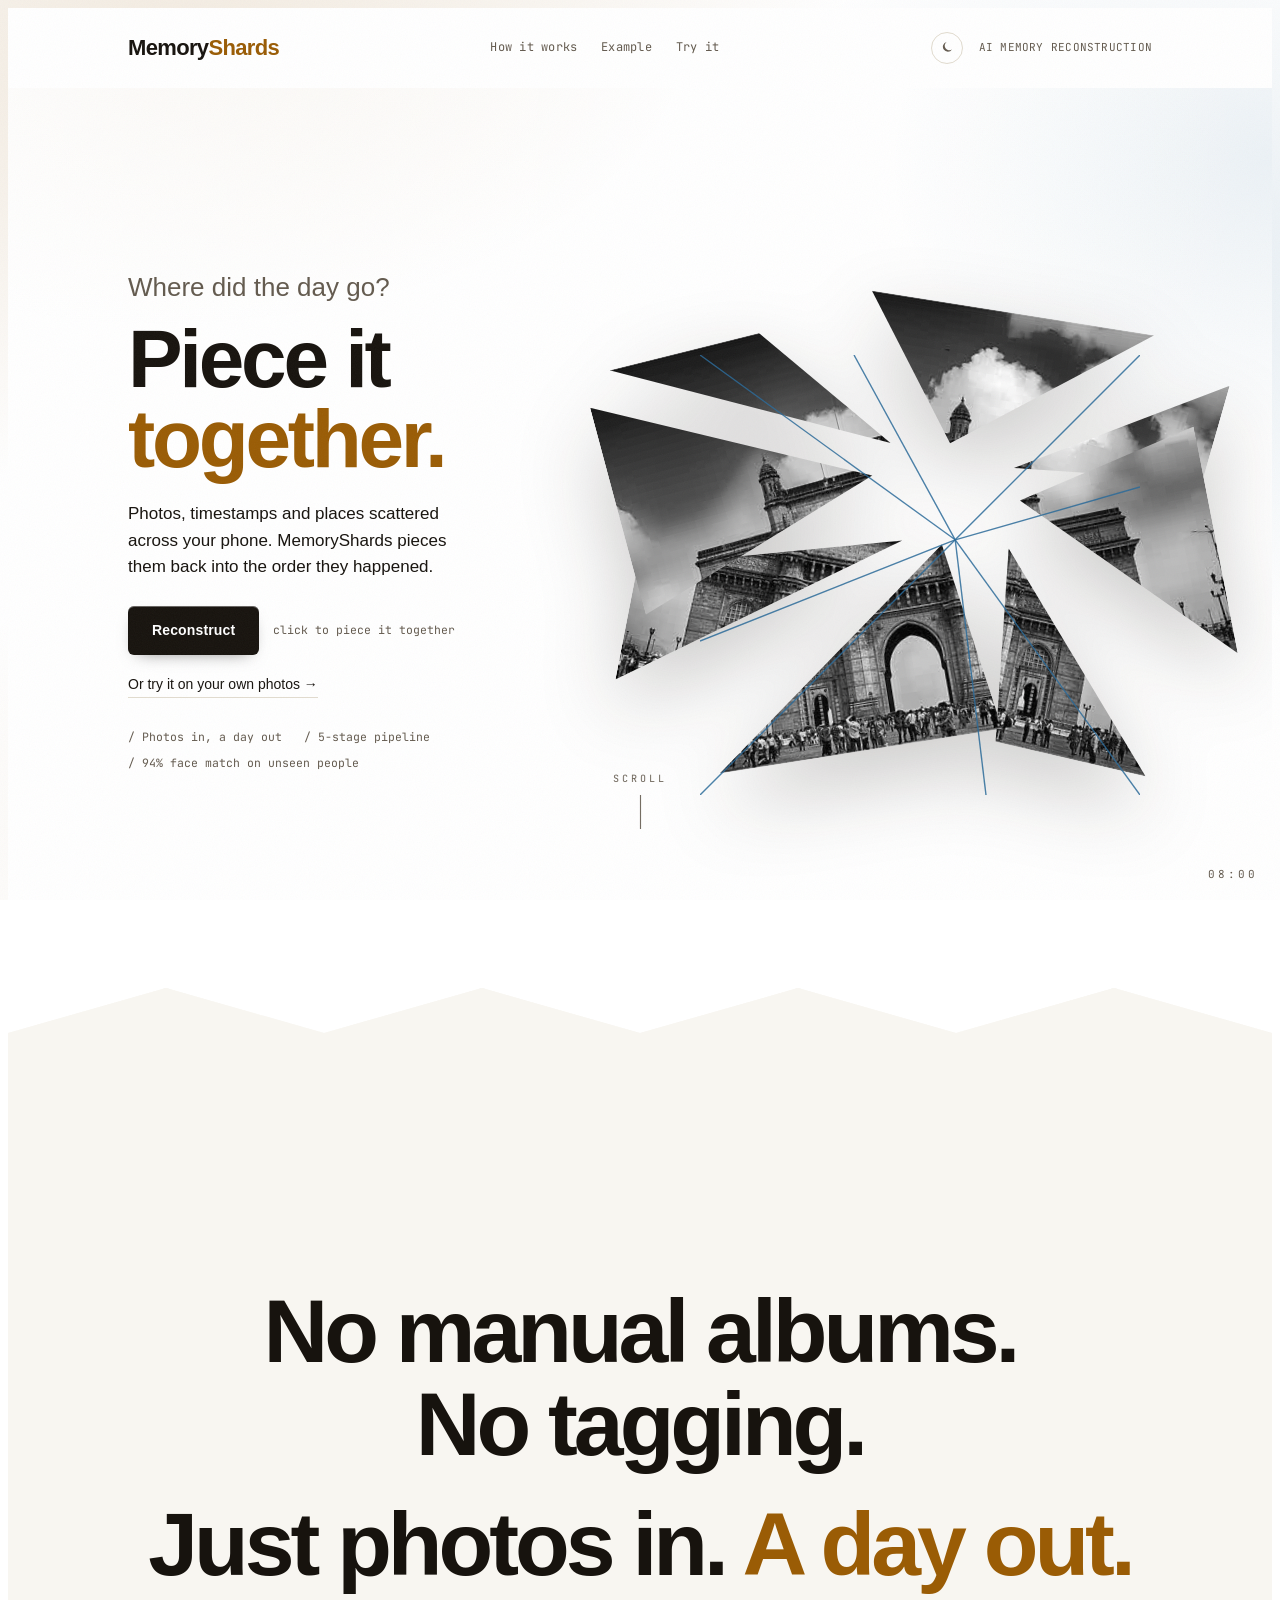
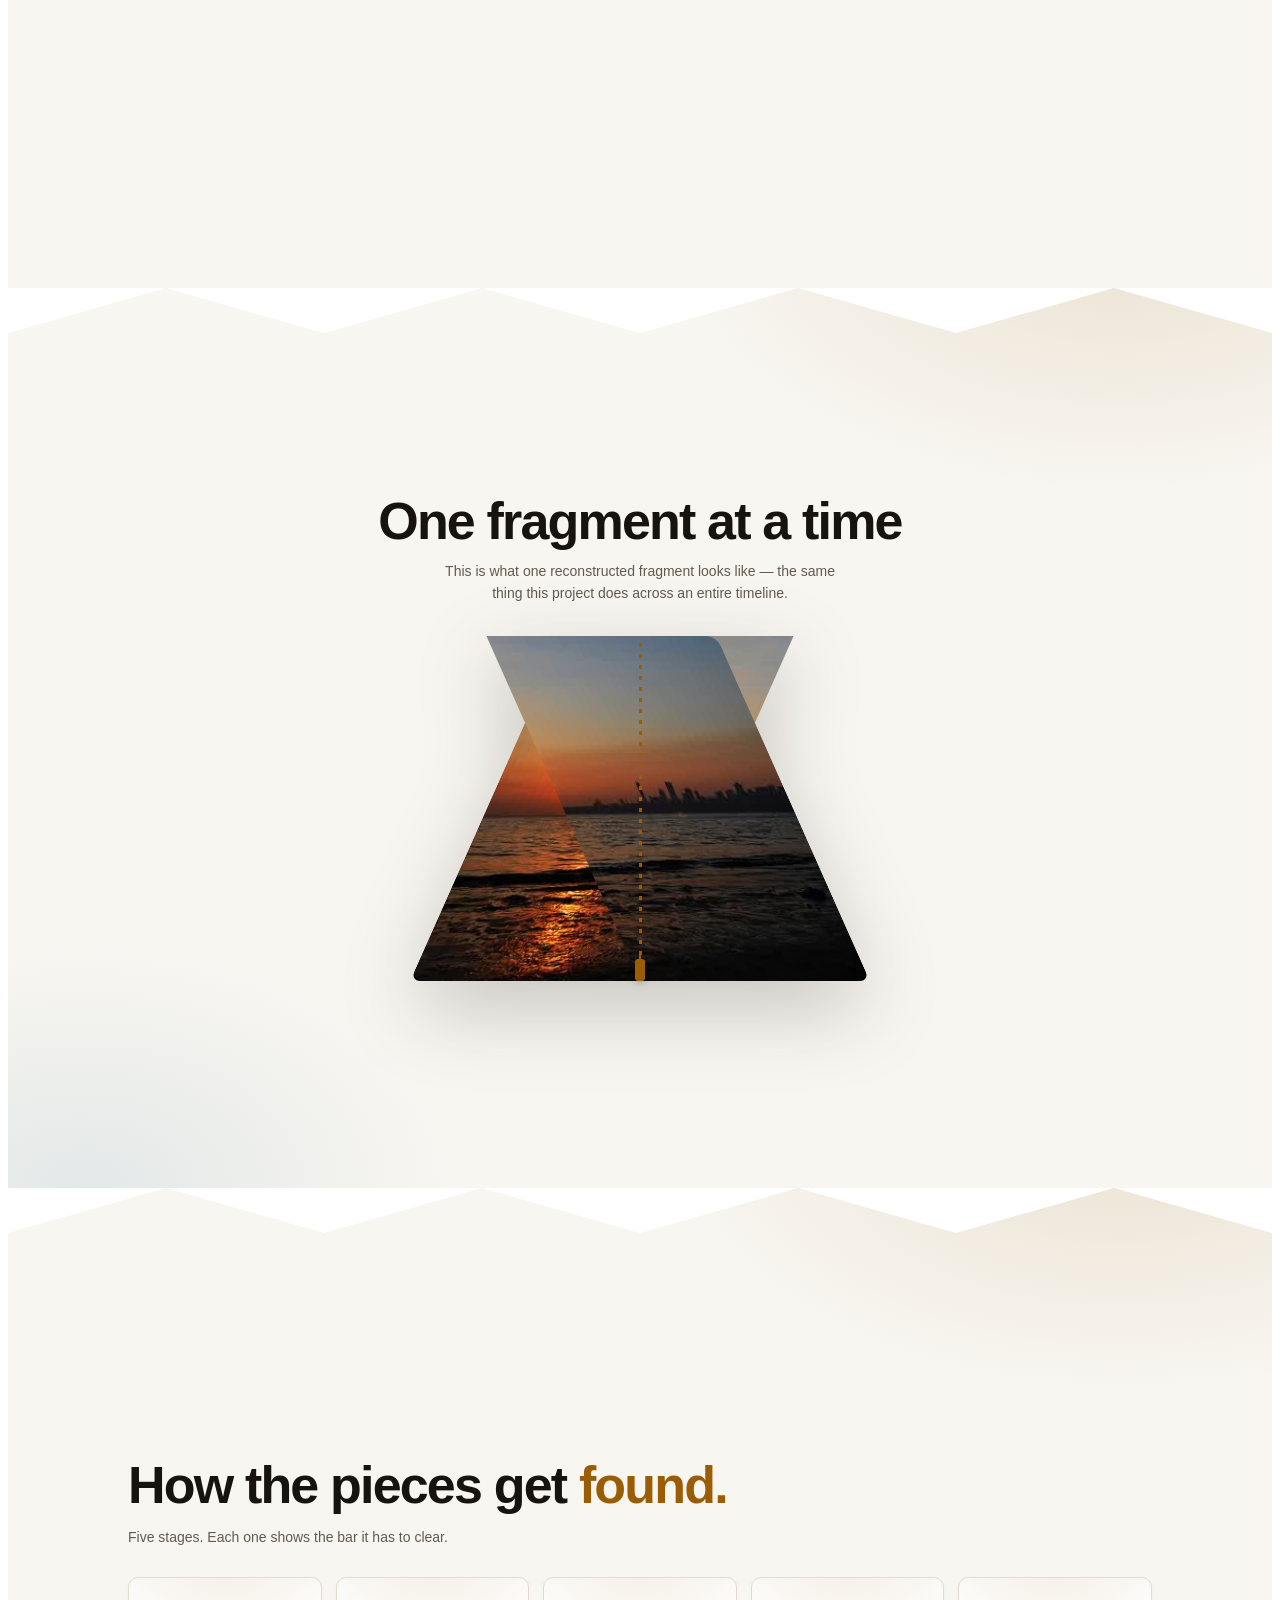
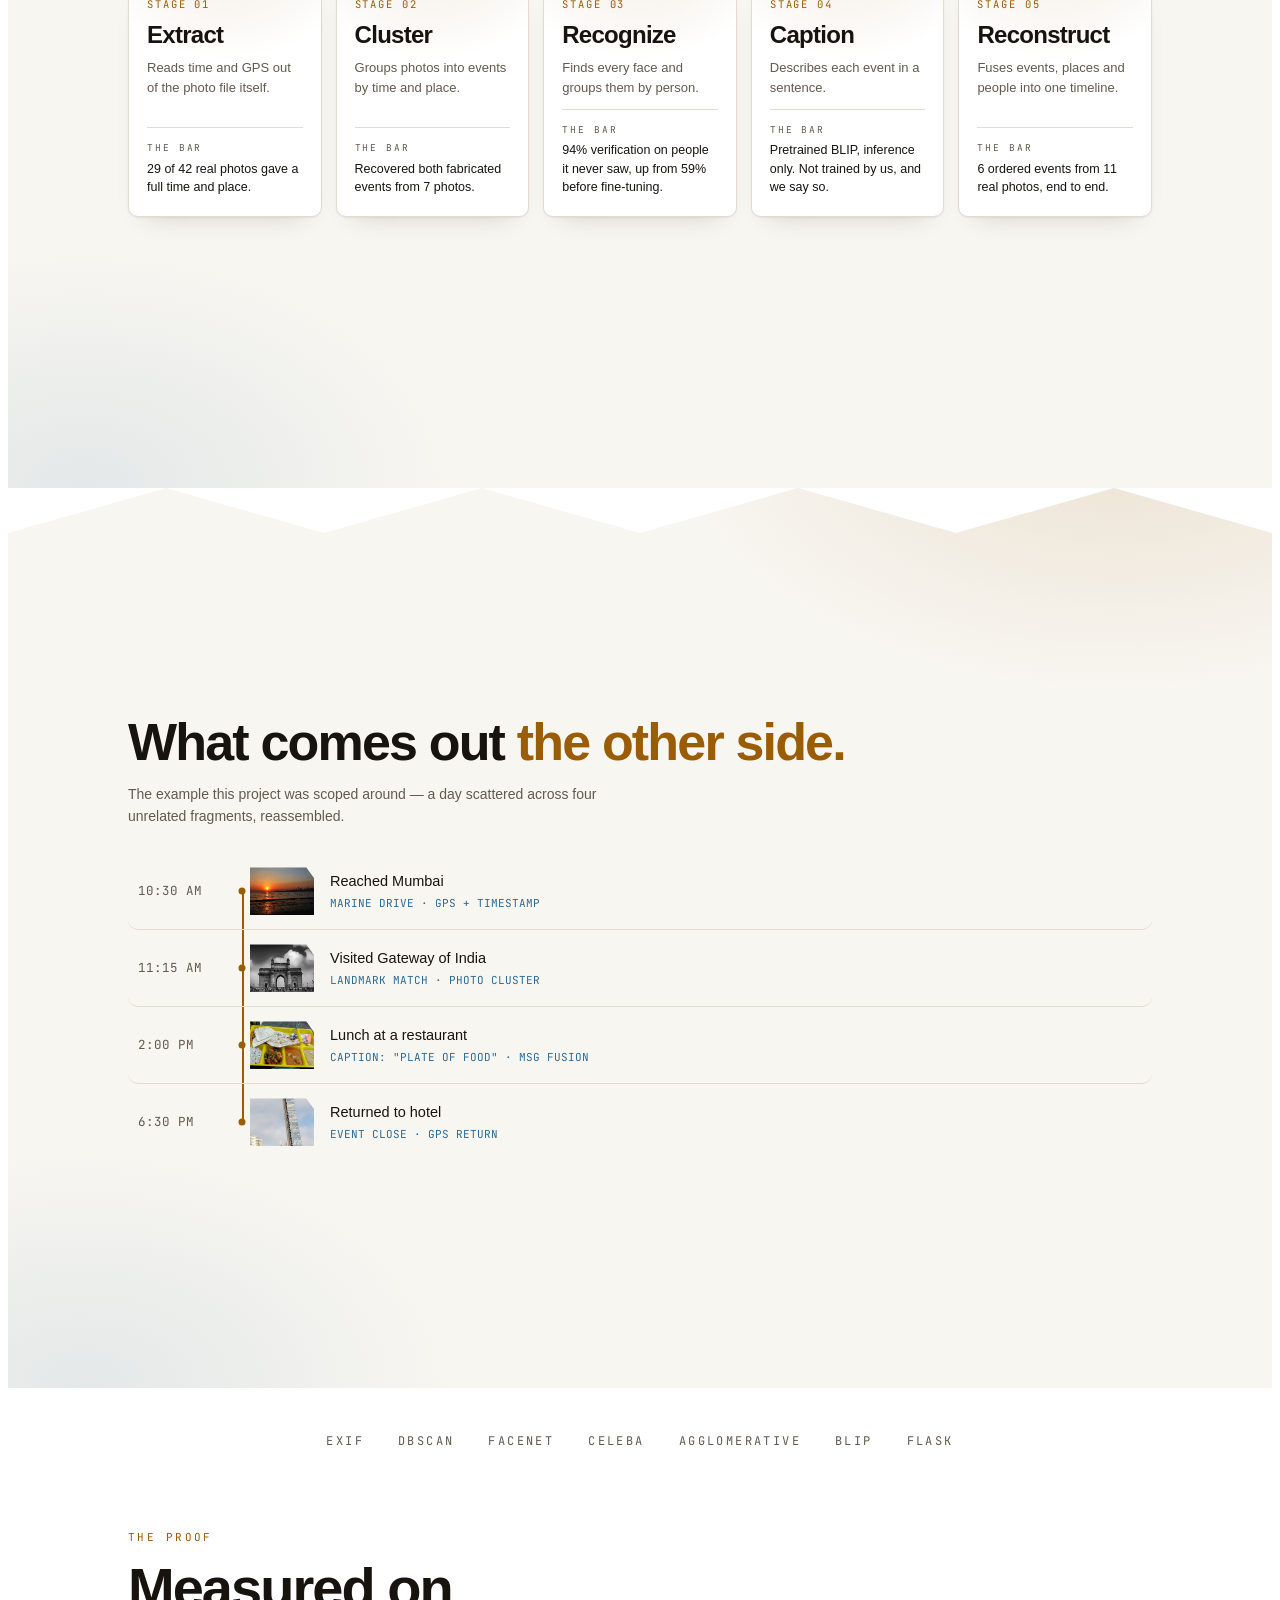
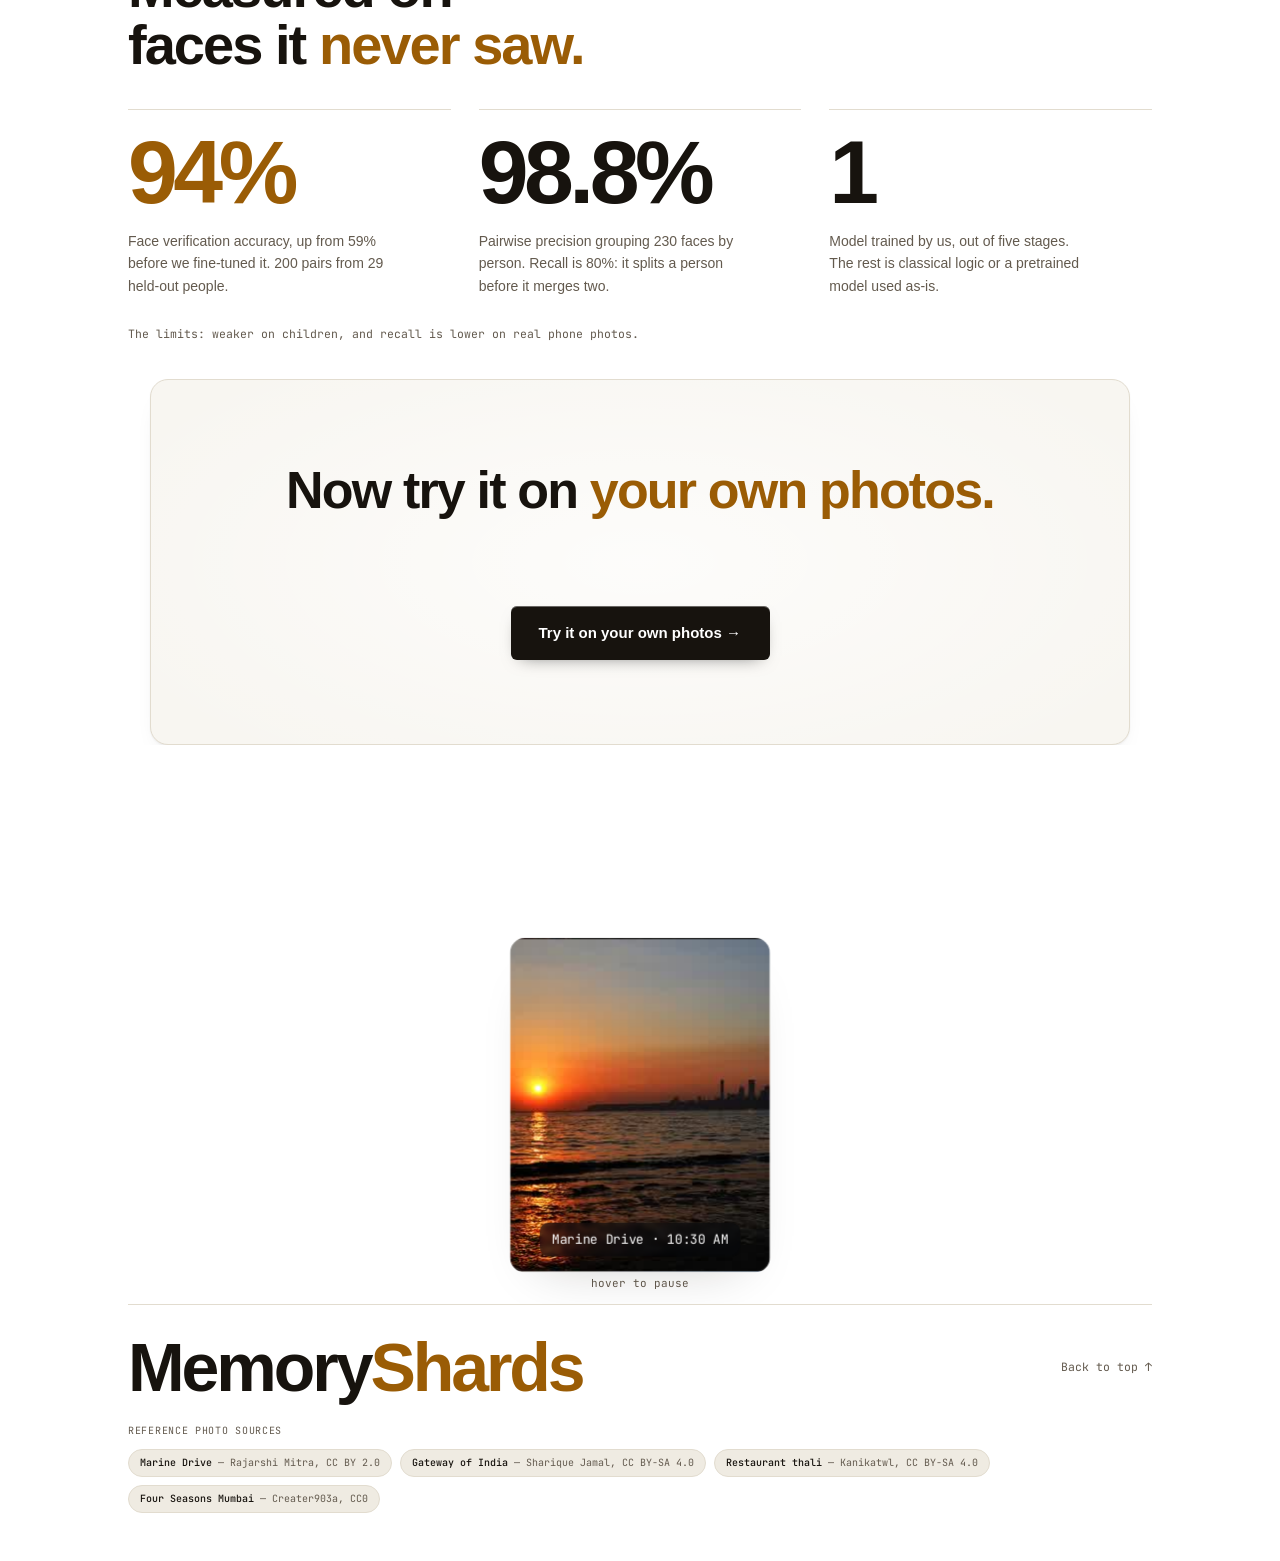
==== commit 7b9c2e78: "Zip: fix premature next-panel cover, fix disconnected-looking hinge (skew not rotate)" ====
--- a/web/index.html
+++ b/web/index.html
@@ -106,8 +106,10 @@
     <h2 class="reveal">One fragment at a time</h2>
     <p class="section-sub reveal">This is what one reconstructed fragment looks like — the same thing this project does across an entire timeline.</p>
     <div class="zip-stage">
-      <div class="zip-piece zip-piece--left" style="background-image:url('media/demo-2.jpg')"></div>
-      <div class="zip-piece zip-piece--right" style="background-image:url('media/demo-2.jpg')"></div>
+      <div class="zip-flap zip-flap--left" style="background-image:url('media/demo-2.jpg')"></div>
+      <div class="zip-flap zip-flap--right" style="background-image:url('media/demo-2.jpg')"></div>
+      <div class="zip-base zip-base--left" style="background-image:url('media/demo-2.jpg')"></div>
+      <div class="zip-base zip-base--right" style="background-image:url('media/demo-2.jpg')"></div>
       <div class="zip-teeth" aria-hidden="true"></div>
       <div class="zip-pull" aria-hidden="true"></div>
       <div class="zip-caption">
@@ -370,12 +372,26 @@
       panelTop = panel.getBoundingClientRect().top + window.scrollY;
       panelHeight = panel.offsetHeight;
       panel.style.position = prevPosition;
+      // The stage's real rendered pixel size, so the flap/base backgrounds
+      // (fixed-size, not `cover`) line up exactly at the seam regardless of
+      // how tall the flap currently is.
+      const stageRect = stage.getBoundingClientRect();
+      stage.style.setProperty('--sw', stageRect.width + 'px');
+      stage.style.setProperty('--sh', stageRect.height + 'px');
     };
     measure();
     window.addEventListener('resize', measure, { passive: true });
     const update = () => {
+      // .panel-pipeline (the next stacked card) turned out to engage its own
+      // sticky pin almost immediately after entering .panel-zip's range --
+      // measured its rect as already pinned at a constant viewport position
+      // from as little as 10% into panel-zip's own height. So closing the
+      // zip over half that height (the original choice) left it still
+      // visibly open while the next card's torn edge was already rising
+      // over it. Closing over a short window right at the start instead
+      // means whatever the next card later covers is the finished photo.
       const scrolledIntoPanel = window.scrollY - panelTop;
-      const t = Math.max(0, Math.min(1, scrolledIntoPanel / (panelHeight * 0.5)));
+      const t = Math.max(0, Math.min(1, scrolledIntoPanel / (panelHeight * 0.16)));
       stage.style.setProperty('--zip-open', String(1 - t));
     };
     window.addEventListener('scroll', update, { passive: true });
--- a/web/style.css
+++ b/web/style.css
@@ -404,34 +404,48 @@
   .zip-stage {
     position: relative; width: 100%; max-width: 460px; aspect-ratio: 4/3; margin: 0 auto;
     filter: drop-shadow(0 26px 40px var(--drop));
-    --zip-open: 1;
-  }
-  .zip-piece {
-    position: absolute; inset: 0; background-size: cover; background-position: center; border-radius: 10px;
-  }
-  /* Straight seam down the middle -- both pieces clip to the same 50% line,
-     closing to opposite outer edges, so the join always lines up exactly. */
-  .zip-piece--left {
-    clip-path: polygon(0% 0%, 50% 0%, 50% 100%, 0% 100%);
-    transform-origin: right center;
-    transform: translateX(calc(var(--zip-open) * -68px)) rotate(calc(var(--zip-open) * -2.6deg));
-  }
-  .zip-piece--right {
-    clip-path: polygon(50% 0%, 100% 0%, 100% 100%, 50% 100%);
-    transform-origin: left center;
-    transform: translateX(calc(var(--zip-open) * 68px)) rotate(calc(var(--zip-open) * 2.6deg));
-  }
+    --zip-open: 1; --sw: 460px; --sh: 345px;
+  }
+  /* Each side is a flat, motionless BASE (the sealed portion, below the
+     pull) plus a rotating FLAP above it (the still-open portion) -- not one
+     rigid piece hinging its whole height. The flap shrinks to nothing as
+     --zip-open drops, so the base grows to fill the frame with a genuinely
+     flush, fully-joined seam below the pull, not a wedge that's merely
+     narrow near the bottom. Both use a fixed-pixel background-size (--sw/
+     --sh, the stage's real rendered size) instead of `cover`, so the flap
+     and base always show the correct continuation of the SAME image at the
+     same scale -- cover would rescale each independently as their heights
+     change and the photo would visibly not line up at the seam. */
+  .zip-flap, .zip-base {
+    position: absolute; left: 0; right: 0; background-size: var(--sw) var(--sh); background-repeat: no-repeat; border-radius: 10px;
+  }
+  .zip-flap { top: 0; height: calc(var(--zip-open) * 100%); overflow: hidden; transform-origin: 50% 100%; }
+  .zip-base { bottom: 0; height: calc((1 - var(--zip-open)) * 100%); overflow: hidden; }
+  /* skewX, not rotate: a rotation around the bottom-seam point necessarily
+     swings the FAR bottom corner up/down too (any point off the pivot moves
+     on a circular arc) -- measured a ~55px vertical drift on the outer
+     corner, which read as "not actually connected at the bottom" exactly as
+     reported. skewX shifts x purely as a function of y with zero
+     y-displacement, so the entire bottom edge (y=100%, same y as the
+     transform-origin) stays perfectly flush no matter how far a point is
+     from the seam, while the top edge swings open the most. */
+  .zip-flap--left  { clip-path: polygon(0% 0%, 50% 0%, 50% 100%, 0% 100%); transform: skewX(-24deg); background-position: 0 0; }
+  .zip-flap--right { clip-path: polygon(50% 0%, 100% 0%, 100% 100%, 50% 100%); transform: skewX(24deg); background-position: 0 0; }
+  .zip-base--left  { clip-path: polygon(0% 0%, 50% 0%, 50% 100%, 0% 100%); background-position: 0 calc(var(--zip-open) * -1 * var(--sh)); }
+  .zip-base--right { clip-path: polygon(50% 0%, 100% 0%, 100% 100%, 50% 100%); background-position: 0 calc(var(--zip-open) * -1 * var(--sh)); }
   /* Teeth: small flat ticks along the seam, exposed while open/mid-zip, and
      faded out entirely once fully closed -- no scar left on the whole photo. */
   .zip-teeth {
-    position: absolute; left: 50%; top: 7%; bottom: 7%; width: 3px; margin-left: -1.5px;
+    position: absolute; left: 50%; top: 2%; bottom: 0; width: 3px; margin-left: -1.5px;
     background-image: repeating-linear-gradient(to bottom, var(--memory) 0 4px, transparent 4px 11px);
     opacity: var(--zip-open); z-index: 2; pointer-events: none;
   }
+  /* Pull travels bottom (fully open, like a real zipper's resting/unzipped
+     position) to top (fully closed) -- scrolling further "zips it up". */
   .zip-pull {
     position: absolute; left: 50%; width: 10px; height: 22px; margin-left: -5px;
     background: var(--memory); border-radius: 3px; box-shadow: 0 2px 6px var(--drop);
-    top: calc((1 - var(--zip-open)) * 100% - 11px);
+    top: calc(var(--zip-open) * (100% - 22px));
     opacity: var(--zip-open); z-index: 3; pointer-events: none;
   }
   .zip-pull::after {
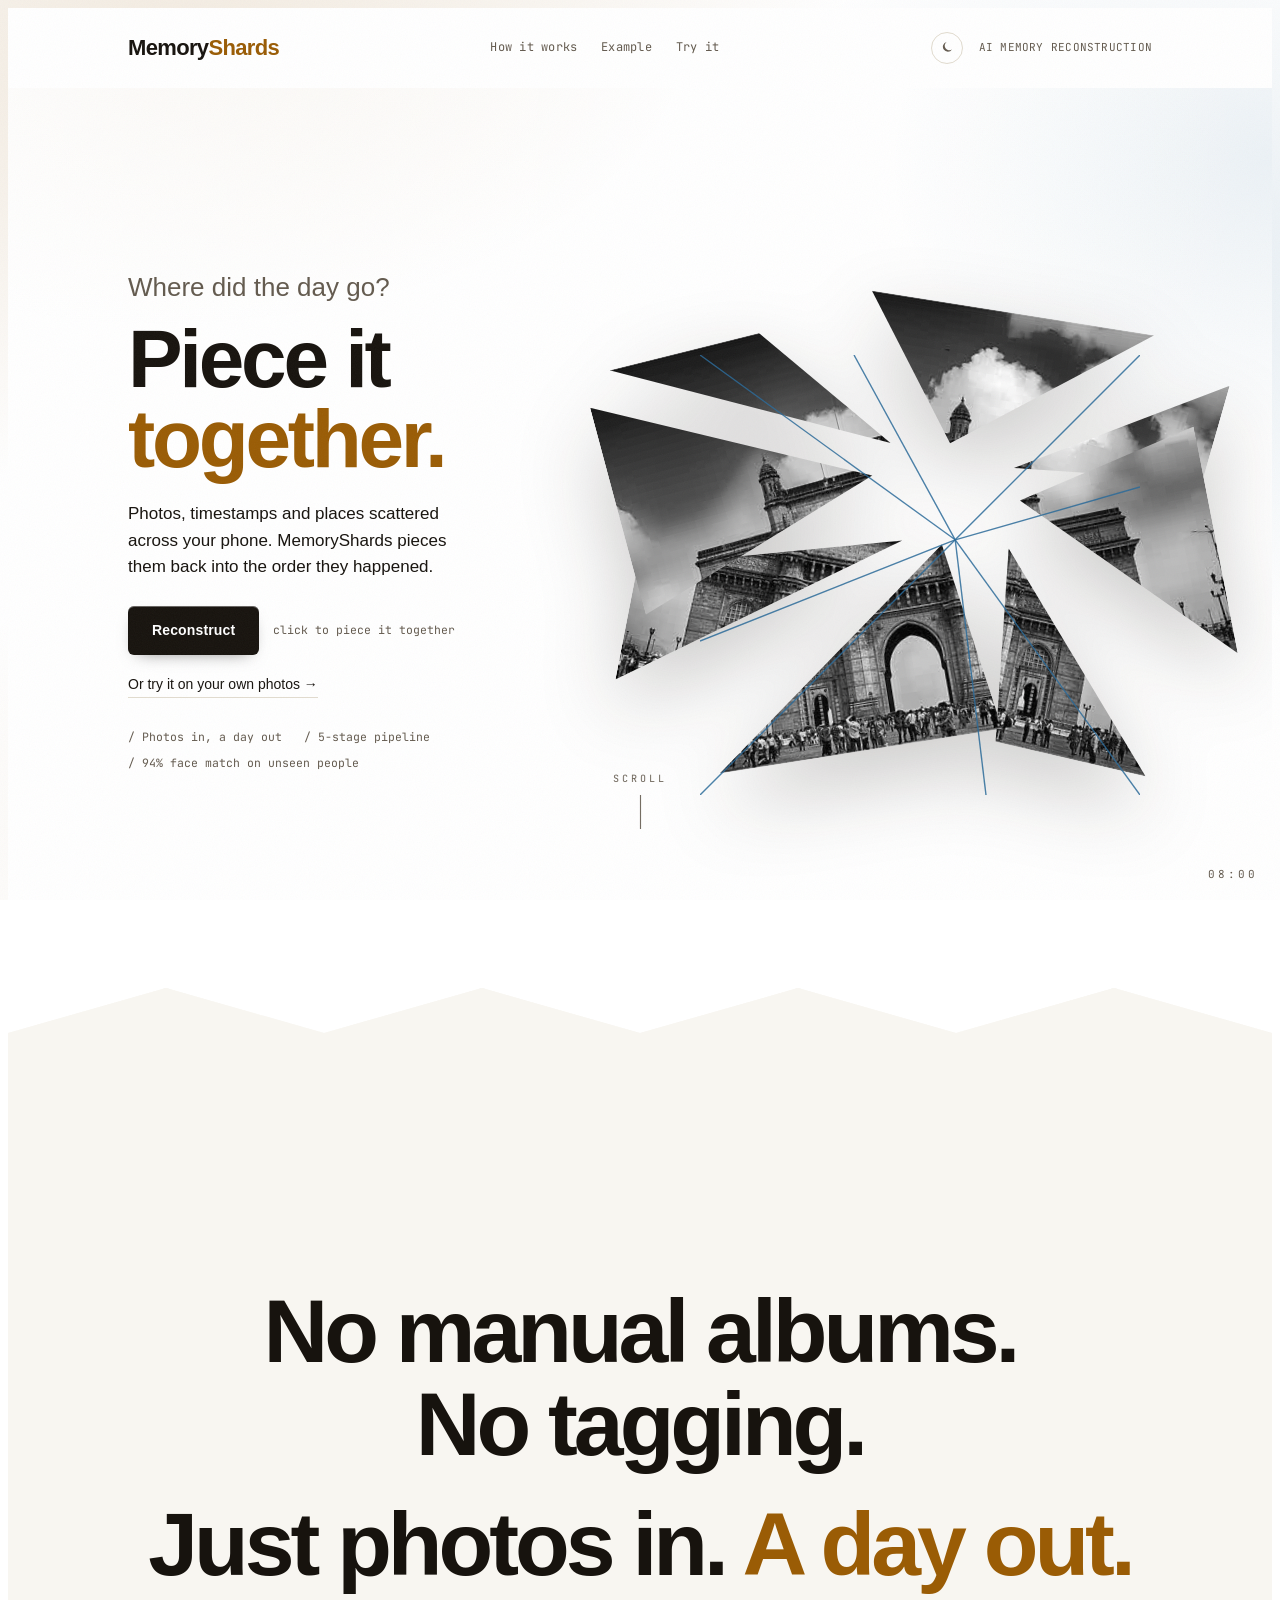
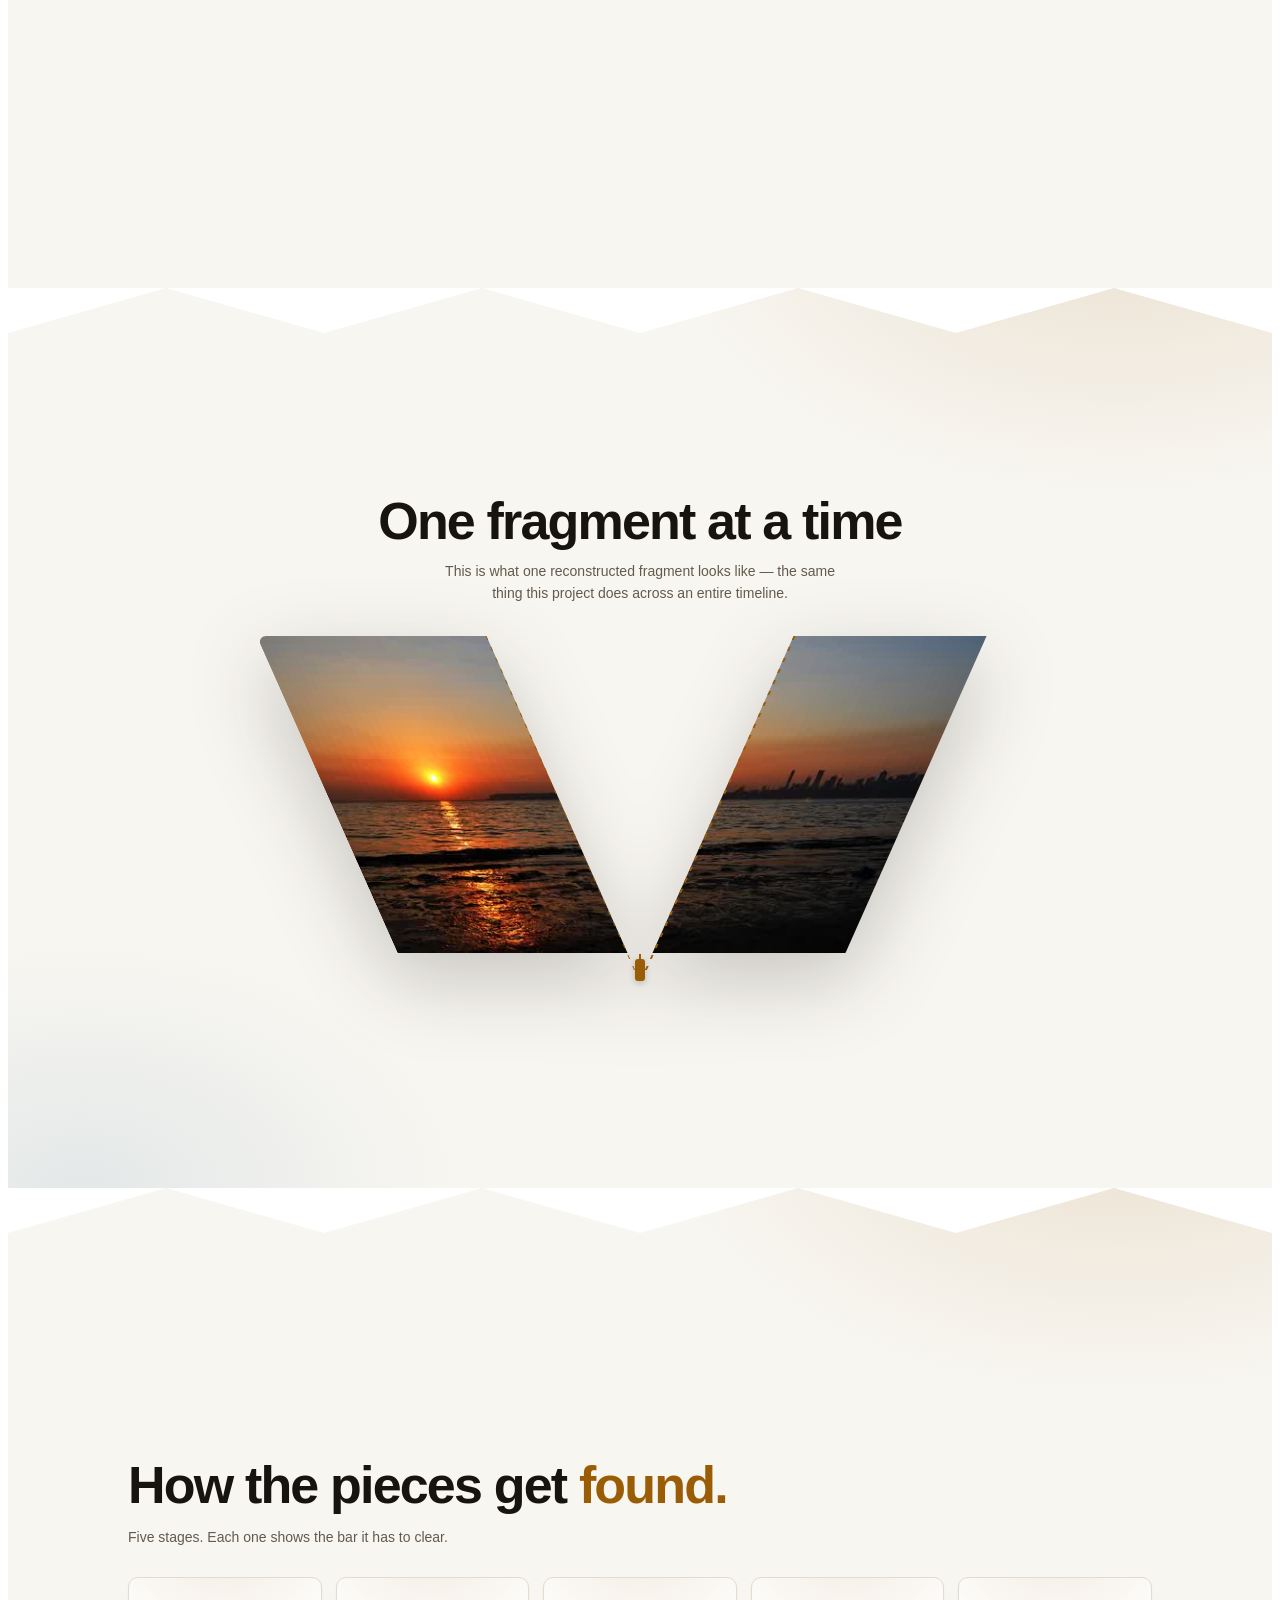
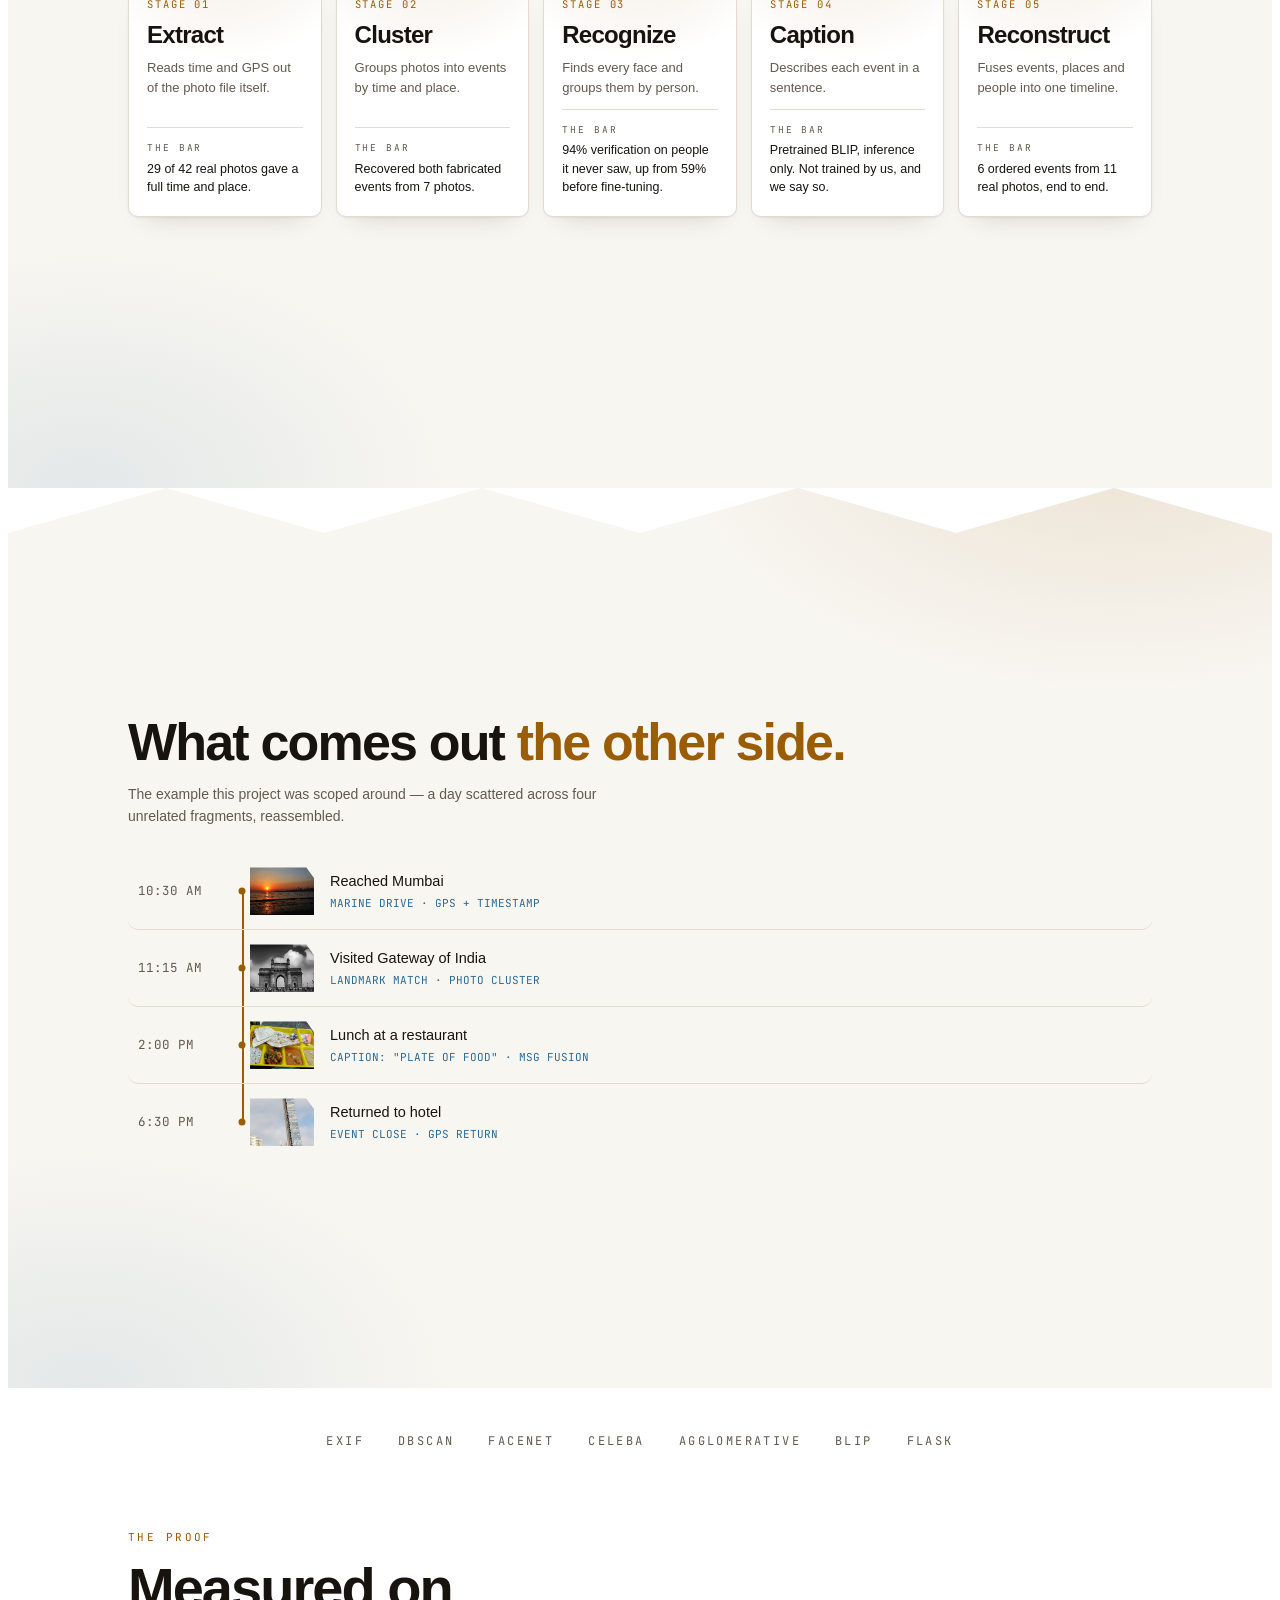
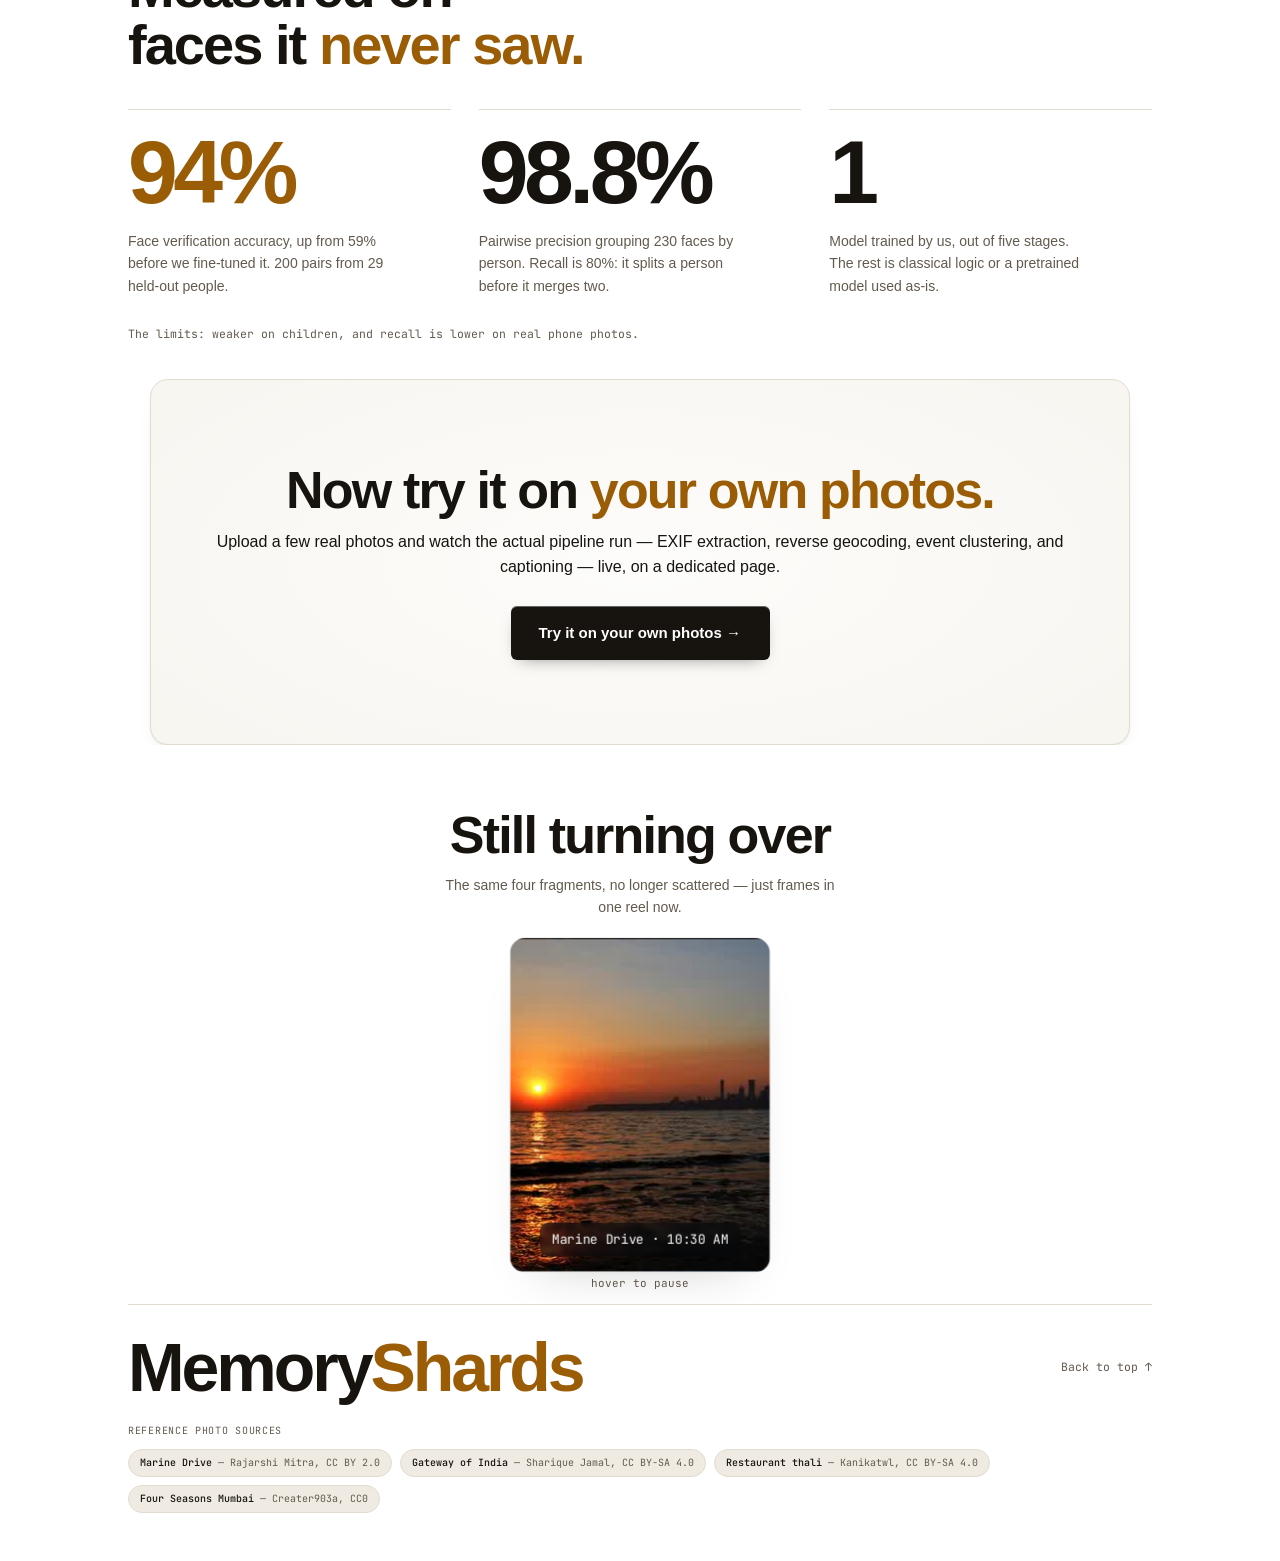
==== commit 60221ef6: "Zip: fix hourglass (skew sign), move teeth to each piece's own edge" ====
--- a/web/index.html
+++ b/web/index.html
@@ -110,7 +110,6 @@
       <div class="zip-flap zip-flap--right" style="background-image:url('media/demo-2.jpg')"></div>
       <div class="zip-base zip-base--left" style="background-image:url('media/demo-2.jpg')"></div>
       <div class="zip-base zip-base--right" style="background-image:url('media/demo-2.jpg')"></div>
-      <div class="zip-teeth" aria-hidden="true"></div>
       <div class="zip-pull" aria-hidden="true"></div>
       <div class="zip-caption">
         <span class="eyebrow">10:30 AM · Marine Drive</span>
--- a/web/style.css
+++ b/web/style.css
@@ -429,16 +429,19 @@
      y-displacement, so the entire bottom edge (y=100%, same y as the
      transform-origin) stays perfectly flush no matter how far a point is
      from the seam, while the top edge swings open the most. */
-  .zip-flap--left  { clip-path: polygon(0% 0%, 50% 0%, 50% 100%, 0% 100%); transform: skewX(-24deg); background-position: 0 0; }
-  .zip-flap--right { clip-path: polygon(50% 0%, 100% 0%, 100% 100%, 50% 100%); transform: skewX(24deg); background-position: 0 0; }
+  .zip-flap--left  { clip-path: polygon(0% 0%, 50% 0%, 50% 100%, 0% 100%); transform: skewX(24deg); background-position: 0 0; }
+  .zip-flap--right { clip-path: polygon(50% 0%, 100% 0%, 100% 100%, 50% 100%); transform: skewX(-24deg); background-position: 0 0; }
   .zip-base--left  { clip-path: polygon(0% 0%, 50% 0%, 50% 100%, 0% 100%); background-position: 0 calc(var(--zip-open) * -1 * var(--sh)); }
   .zip-base--right { clip-path: polygon(50% 0%, 100% 0%, 100% 100%, 50% 100%); background-position: 0 calc(var(--zip-open) * -1 * var(--sh)); }
-  /* Teeth: small flat ticks along the seam, exposed while open/mid-zip, and
-     faded out entirely once fully closed -- no scar left on the whole photo. */
-  .zip-teeth {
-    position: absolute; left: 50%; top: 2%; bottom: 0; width: 3px; margin-left: -1.5px;
+  /* Teeth: attached to each flap's OWN inner edge via a pseudo-element, so
+     they skew open together with that piece's fabric instead of sitting on
+     a fixed straight center line that would float in the middle of the
+     widening gap. The sealed base has no teeth at all -- interlocked teeth
+     on a real closed zipper aren't visible either. */
+  .zip-flap--left::after, .zip-flap--right::after {
+    content: ""; position: absolute; top: 0; bottom: 0; left: 50%; width: 3px; margin-left: -1.5px;
     background-image: repeating-linear-gradient(to bottom, var(--memory) 0 4px, transparent 4px 11px);
-    opacity: var(--zip-open); z-index: 2; pointer-events: none;
+    opacity: var(--zip-open); pointer-events: none;
   }
   /* Pull travels bottom (fully open, like a real zipper's resting/unzipped
      position) to top (fully closed) -- scrolling further "zips it up". */
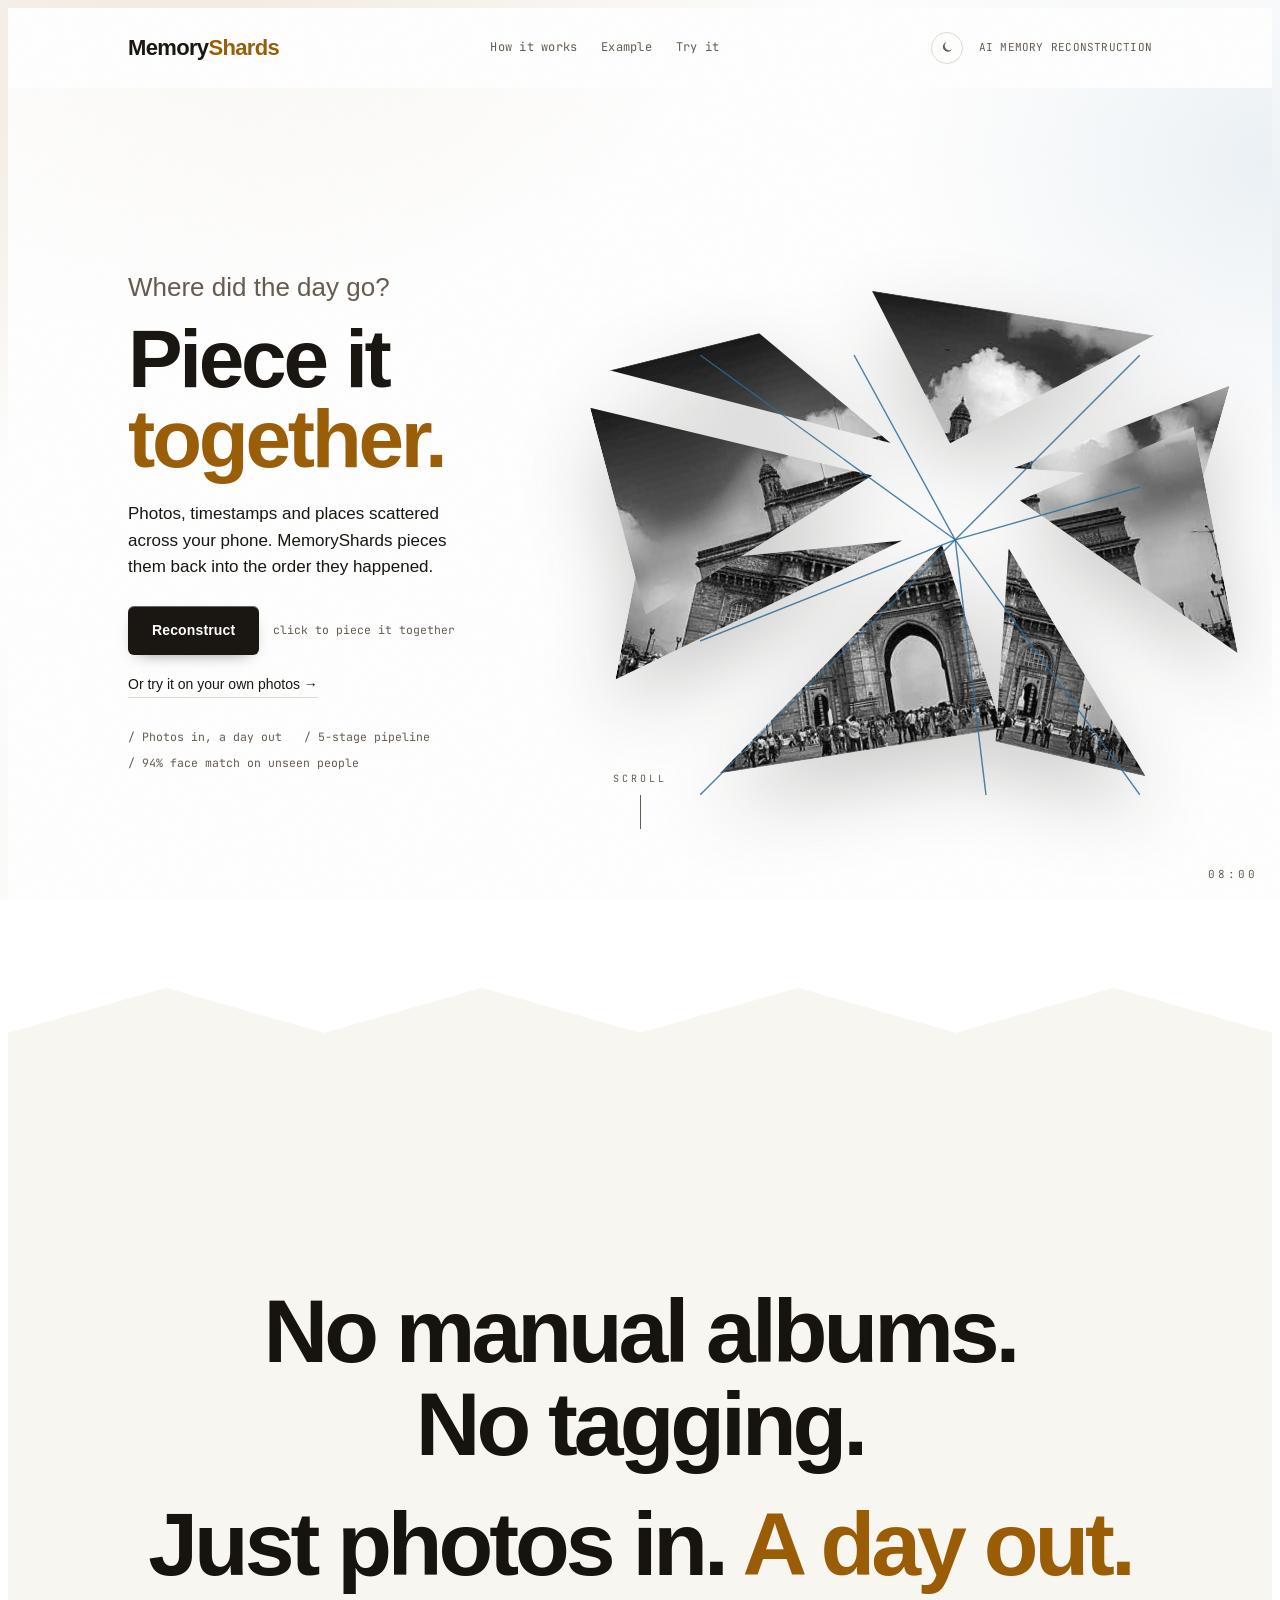
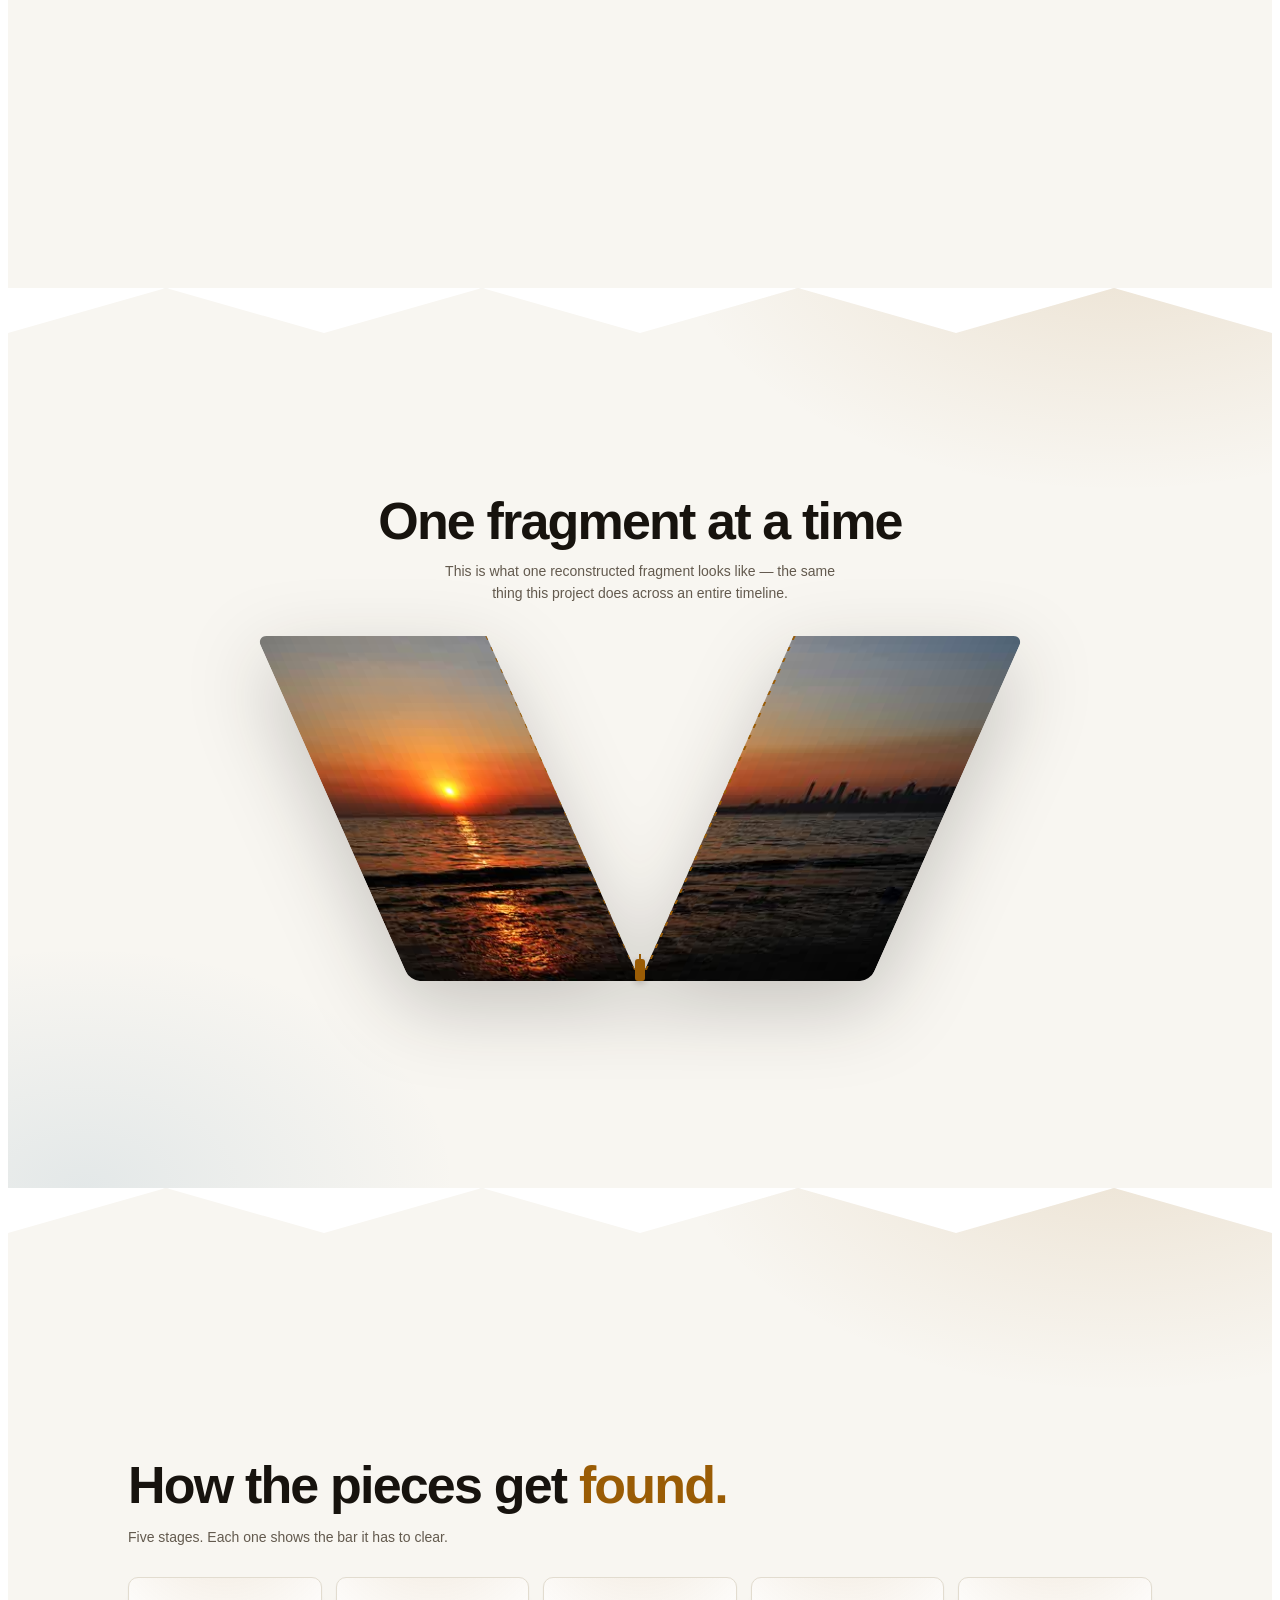
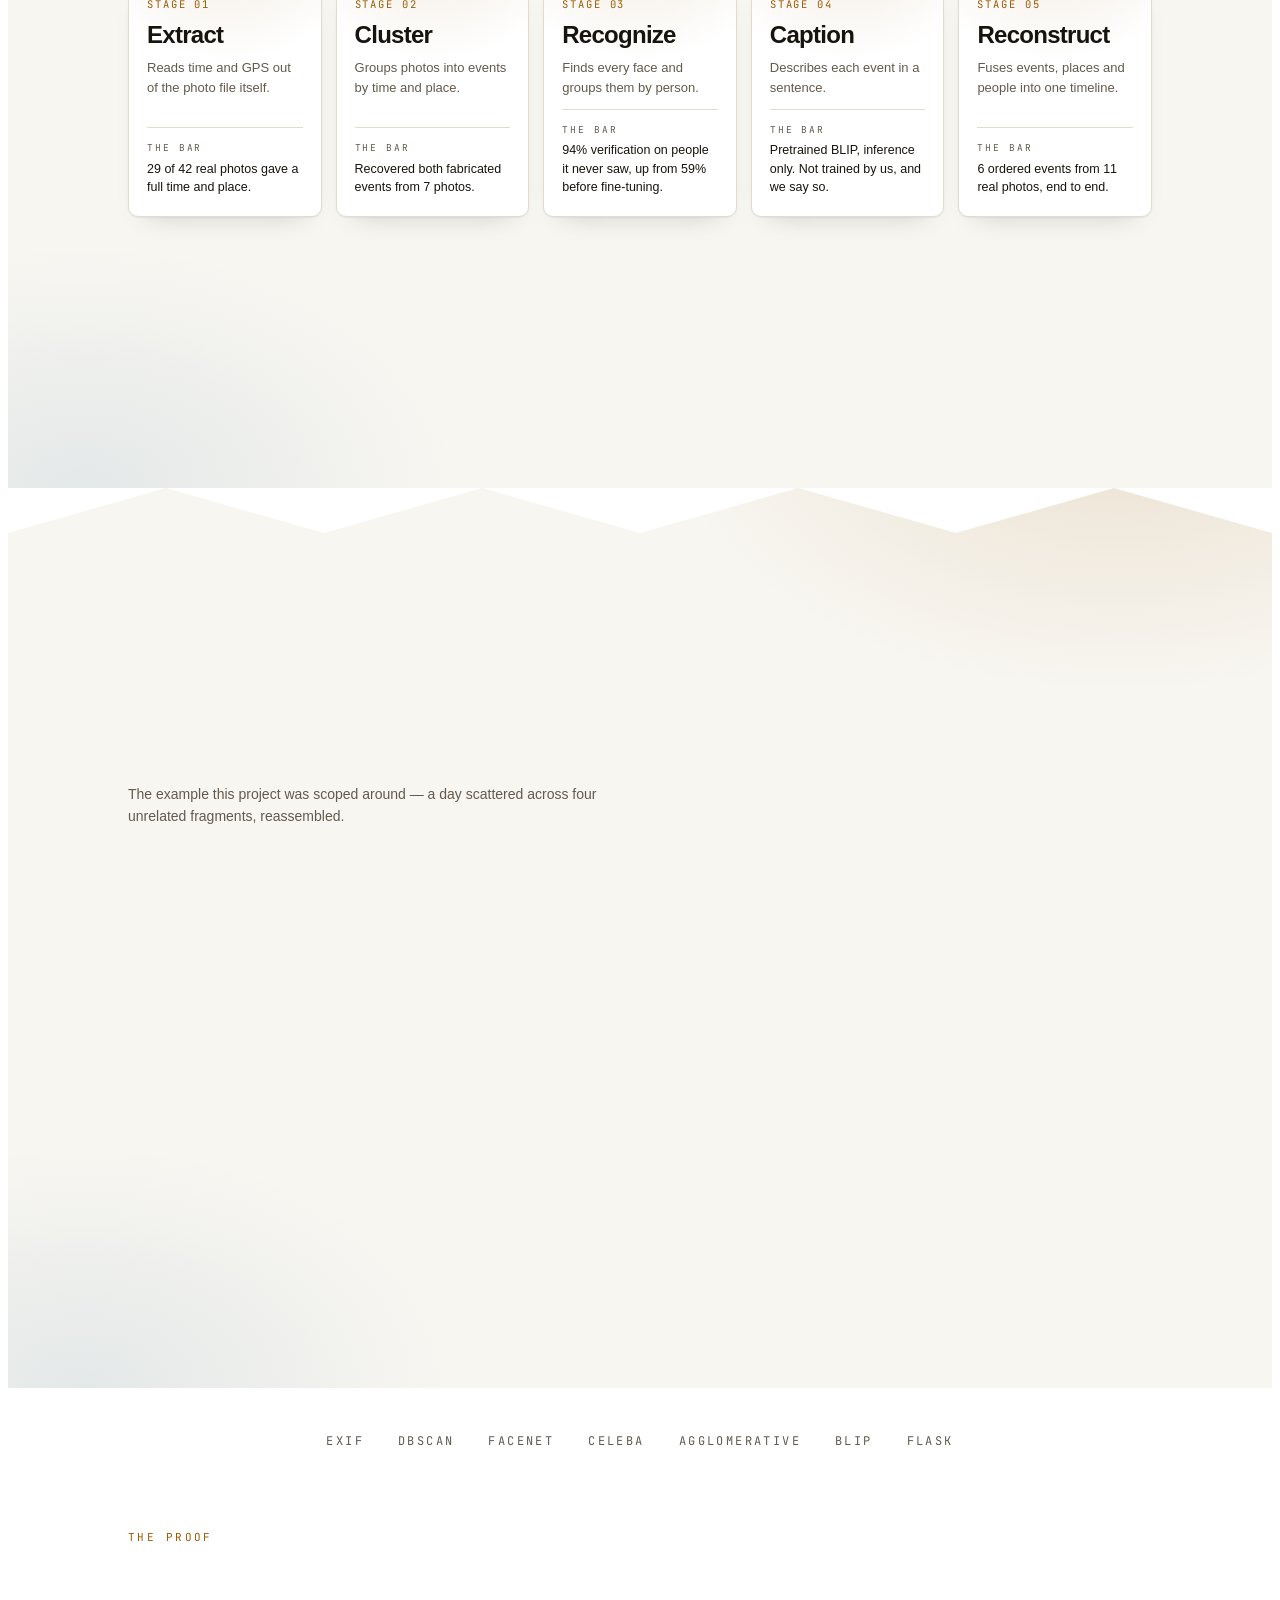
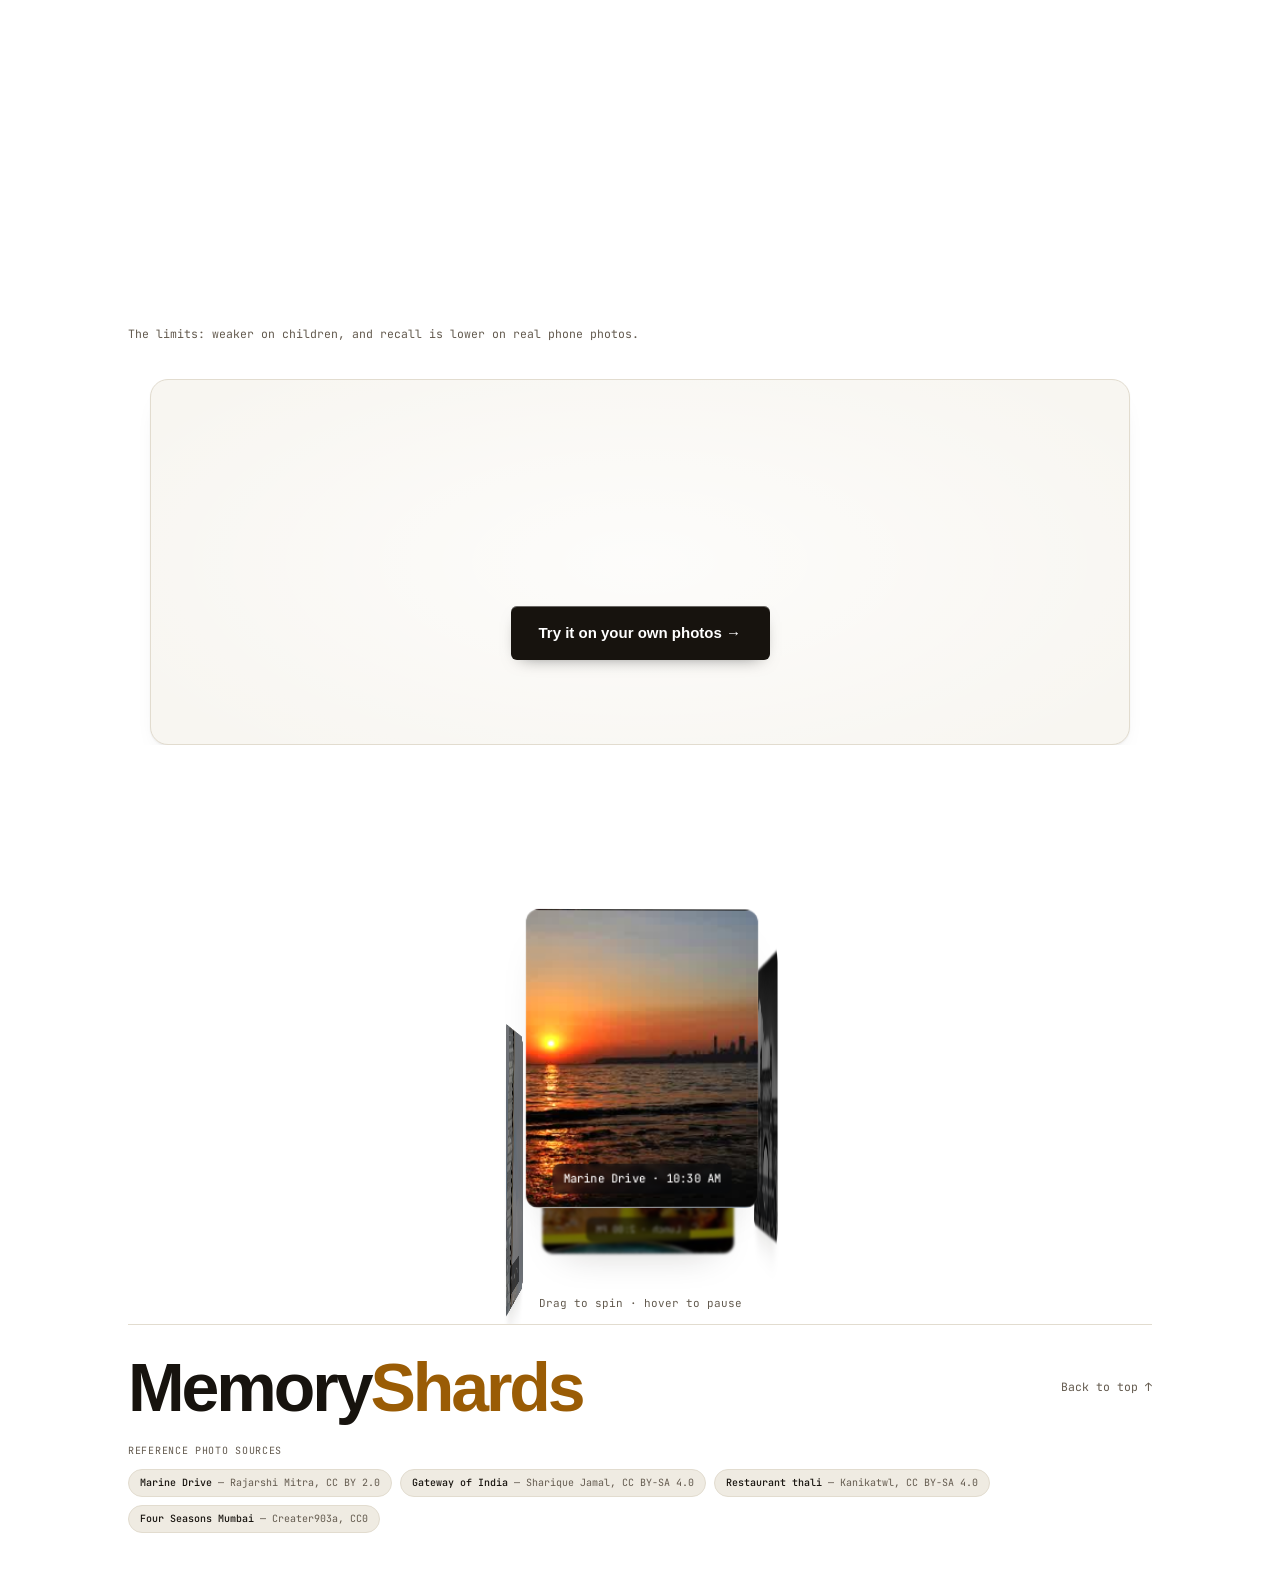
==== commit 4eafbb86: "Turn the memory reel into a cylindrical helix instead of a flat ring Same 4 real photos and captions" ====
--- a/web/index.html
+++ b/web/index.html
@@ -221,15 +221,15 @@
   <section class="reel-section">
     <h2 class="reveal">Still turning over</h2>
     <p class="section-sub reveal">The same four fragments, no longer scattered — just frames in one reel now.</p>
-    <div class="reel-stage" tabindex="0">
-      <div class="reel-ring">
+    <div class="reel-stage" id="reelStage" tabindex="0" role="region" aria-roledescription="carousel" aria-label="Photo helix of the day's four moments. Drag or use arrow keys to spin.">
+      <div class="reel-ring" id="reelRing">
         <div class="reel-card" style="background-image:url('media/demo-2.jpg')"><span class="reel-cap">Marine Drive · 10:30 AM</span></div>
         <div class="reel-card" style="background-image:url('media/demo-1.jpg')"><span class="reel-cap">Gateway of India · 11:15 AM</span></div>
         <div class="reel-card" style="background-image:url('media/demo-3.jpg')"><span class="reel-cap">Lunch · 2:00 PM</span></div>
         <div class="reel-card" style="background-image:url('media/demo-4.jpg')"><span class="reel-cap">Hotel · 6:30 PM</span></div>
       </div>
     </div>
-    <div class="reel-hint">hover to pause</div>
+    <div class="reel-hint">Drag to spin · hover to pause</div>
   </section>
 </div>
 
@@ -410,6 +410,74 @@
     window.addEventListener('scroll', update, { passive: true });
     update();
   })();
+
+  // Memory reel: cylindrical helix, ported from UI-Lab's Helix gallery
+  // pattern. Each card sits at angle i*90deg with height i*rise, so
+  // spinning the ring also "screws" it into a spiral. Idle auto-rotate,
+  // pauses on hover/focus, drag or arrow keys to spin manually.
+  (function () {
+    const stage = document.getElementById('reelStage');
+    const ring = document.getElementById('reelRing');
+    if (!stage || !ring) return;
+    const cards = Array.from(ring.children);
+    const reduceMotion = window.matchMedia('(prefers-reduced-motion: reduce)').matches;
+    const STEP = 90, RADIUS = 125, RISE = 34;
+    // center the stack of rises so it sits vertically centered in the stage
+    const totalRise = (cards.length - 1) * RISE;
+
+    let angle = 0;
+    let paused = false;
+    let dragging = false;
+    let lastX = 0;
+
+    function render() {
+      cards.forEach((card, i) => {
+        const a = i * STEP;
+        const y = i * RISE - totalRise / 2;
+        const facing = Math.cos(((a + angle) * Math.PI) / 180);
+        card.style.transform = `translateY(${y}px) rotateY(${a}deg) translateZ(${RADIUS}px)`;
+        card.style.filter = `brightness(${0.55 + Math.max(0, facing) * 0.55}) blur(${facing < 0 ? 1.5 : 0}px)`;
+      });
+      ring.style.transform = `rotateY(${angle}deg)`;
+    }
+
+    if (reduceMotion) {
+      render();
+      return;
+    }
+
+    let raf = null;
+    function tick() {
+      if (!paused && !dragging) angle += 0.06;
+      render();
+      raf = requestAnimationFrame(tick);
+    }
+
+    stage.addEventListener('pointerenter', () => { paused = true; });
+    stage.addEventListener('pointerleave', () => { paused = false; });
+    stage.addEventListener('focusin', () => { paused = true; });
+    stage.addEventListener('focusout', () => { paused = false; });
+
+    stage.addEventListener('pointerdown', (e) => {
+      dragging = true;
+      lastX = e.clientX;
+      stage.setPointerCapture(e.pointerId);
+    });
+    stage.addEventListener('pointermove', (e) => {
+      if (!dragging) return;
+      angle += (e.clientX - lastX) * 0.4;
+      lastX = e.clientX;
+    });
+    stage.addEventListener('pointerup', () => { dragging = false; });
+    stage.addEventListener('pointercancel', () => { dragging = false; });
+
+    stage.addEventListener('keydown', (e) => {
+      if (e.key === 'ArrowRight') { angle -= STEP; }
+      if (e.key === 'ArrowLeft') { angle += STEP; }
+    });
+
+    tick();
+  })();
 </script>
 </body>
 </html>
--- a/web/style.css
+++ b/web/style.css
@@ -291,16 +291,21 @@
   .live-demo-section .section-sub { color: var(--text-muted); font-size: 14px; margin-bottom: 26px; max-width: 64ch; }
   .dropzone {
     position: relative; border: 1.5px dashed color-mix(in srgb, var(--text) 38%, transparent); border-radius: 12px;
-    padding: 28px; margin-bottom: 16px; cursor: pointer; transition: border-color 0.15s, background 0.15s;
+    padding: 40px 28px; margin-bottom: 16px; cursor: pointer; transition: border-color 0.15s, background 0.15s;
     background: var(--surface);
   }
   .dropzone:hover, .dropzone:focus-visible { border-color: var(--memory); outline: none; }
+  .dropzone:hover .dropzone-icon { transform: translateY(-3px); }
   .dropzone.dragover { border-color: var(--memory); background: var(--surface-2); }
   .dropzone-hint {
-    display: flex; align-items: center; justify-content: center; gap: 10px;
+    display: flex; flex-direction: column; align-items: center; justify-content: center; gap: 12px;
     font-size: 14px; color: var(--text-muted); text-align: center;
   }
-  .dropzone-icon { font-size: 20px; color: var(--memory); }
+  .dropzone-icon {
+    display: inline-flex; align-items: center; justify-content: center;
+    width: 40px; height: 40px; border-radius: 50%; font-size: 18px; color: var(--memory);
+    background: color-mix(in srgb, var(--memory) 10%, transparent); transition: transform 0.2s var(--ease);
+  }
   .dropzone-browse { color: var(--crack); text-decoration: underline; text-underline-offset: 2px; }
   .dropzone-previews {
     display: flex; flex-wrap: wrap; gap: 10px; margin-top: 16px;
@@ -315,8 +320,9 @@
     all: unset; position: absolute; top: 2px; right: 2px; width: 18px; height: 18px;
     display: flex; align-items: center; justify-content: center; cursor: pointer;
     background: rgba(10,12,18,0.75); color: #fff; border-radius: 50%; font-size: 11px; line-height: 1;
-  }
-  .preview-remove:hover { background: #e3695f; }
+    transition: background 0.15s ease, transform 0.15s ease;
+  }
+  .preview-remove:hover { background: #b3261e; transform: scale(1.1); }
   .live-demo-controls { display: flex; align-items: center; gap: 14px; flex-wrap: wrap; margin-bottom: 20px; }
   button.primary:disabled { opacity: 0.4; cursor: not-allowed; filter: none; }
   .demo-filecount { font-size: 12px; color: var(--text-muted); }
@@ -359,39 +365,39 @@
     font-family: 'JetBrains Mono', monospace; font-size: 11px; color: var(--text-muted);
   }
 
-  /* ---------------- MEMORY REEL ---------------- */
+  /* ---------------- MEMORY REEL: cylindrical helix ----------------
+     Each card sits at angle a = i*90deg around a vertical axis and height
+     y = i*rise, so spinning the ring also "screws" it into a spiral
+     staircase instead of a flat 4-sided prism. Technique ported from
+     UI-Lab's Helix gallery pattern (src/patterns/three-d/HelixGallery.tsx);
+     angle/brightness/blur are computed in JS per frame since they depend
+     on live drag/idle state, not a fixed CSS keyframe. */
   .reel-section { padding: 64px 0 12px; text-align: center; }
   .reel-section h2 { font-size: 22px; margin-bottom: 6px; }
   .reel-section .section-sub { color: var(--text-muted); font-size: 14px; max-width: 52ch; margin: 0 auto 36px; }
-  .reel-stage { perspective: 1300px; height: 300px; display: flex; align-items: center; justify-content: center; }
+  .reel-stage {
+    perspective: 1300px; height: 320px; display: flex; align-items: center; justify-content: center;
+    cursor: grab; touch-action: pan-y; user-select: none;
+  }
+  .reel-stage:active { cursor: grabbing; }
   .reel-ring {
     position: relative; width: 210px; height: 270px;
     transform-style: preserve-3d;
-    animation: spin-ring 22s linear infinite;
-  }
-  .reel-stage:hover .reel-ring, .reel-stage:focus-within .reel-ring { animation-play-state: paused; }
-  @keyframes spin-ring { to { transform: rotateY(360deg); } }
+  }
   .reel-card {
     position: absolute; inset: 0;
     background-size: cover; background-position: center;
     border-radius: 12px; box-shadow: var(--shadow);
     border: 1px solid rgba(255,255,255,0.08);
     display: flex; align-items: flex-end; justify-content: center; padding: 12px;
-    backface-visibility: hidden;
-  }
-  .reel-card:nth-child(1) { transform: rotateY(0deg) translateZ(250px); }
-  .reel-card:nth-child(2) { transform: rotateY(90deg) translateZ(250px); }
-  .reel-card:nth-child(3) { transform: rotateY(180deg) translateZ(250px); }
-  .reel-card:nth-child(4) { transform: rotateY(270deg) translateZ(250px); }
+    backface-visibility: visible;
+  }
   .reel-cap {
     font-family: 'JetBrains Mono', monospace; font-size: 10.5px; color: #fff;
     background: rgba(6,8,12,0.55); backdrop-filter: blur(2px);
     padding: 5px 10px; border-radius: 7px; letter-spacing: 0.02em;
   }
   .reel-hint { font-family: 'JetBrains Mono', monospace; font-size: 11px; color: var(--text-muted); margin-top: 20px; }
-  @media (prefers-reduced-motion: reduce) {
-    .reel-ring { animation: none; transform: rotateY(0deg); }
-  }
 
   /* ---------------- ZIP PANEL (a real zipper, driven by scroll position) ---------------- */
   /* --zip-open: 1 = open (photo split, teeth showing), 0 = zipped closed (whole
@@ -508,20 +514,24 @@
 .cta-link:focus-visible { outline: 2px solid var(--text); outline-offset: 2px; }
 
 /* ---------------- STANDALONE PAGE (try.html) ---------------- */
-.page-intro { max-width: 720px; margin: 0 auto 8px; padding: 48px 0 0; }
+.page-intro { max-width: 860px; margin: 0 auto 8px; padding: 48px 0 0; }
 .back-link {
   display: inline-flex; align-items: center; gap: 6px;
   font-family: 'JetBrains Mono', monospace; font-size: 12px; color: var(--text-muted);
   text-decoration: none; margin-bottom: 18px; transition: color 0.2s ease, transform 0.2s ease;
 }
 .back-link:hover { color: var(--memory); transform: translateX(-2px); }
-.try-page .live-demo-section { border-top: none; padding: 8px 0 64px; max-width: 720px; margin: 0 auto; }
-.guide-steps { display: flex; flex-wrap: wrap; gap: 22px; margin-bottom: 28px; }
-.guide-step { display: flex; align-items: center; gap: 9px; font-size: 13px; color: var(--text-muted); }
+.try-page .live-demo-section { border-top: none; padding: 8px 0 64px; max-width: 860px; margin: 0 auto; }
+.guide-steps { display: flex; flex-wrap: wrap; gap: 8px; margin-bottom: 34px; align-items: center; }
+.guide-step { display: flex; align-items: center; gap: 10px; font-size: 13.5px; font-weight: 600; color: var(--text); }
+.guide-step:not(:last-child)::after {
+  content: ""; width: 30px; height: 1px; background: var(--border); margin: 0 6px;
+}
 .guide-num {
   display: inline-flex; align-items: center; justify-content: center;
-  width: 22px; height: 22px; border-radius: 50%; background: var(--surface-2); color: var(--crack);
-  font-size: 11px; flex: none;
+  width: 26px; height: 26px; border-radius: 50%; flex: none;
+  border: 1.5px solid var(--memory); color: var(--memory); font-weight: 800; font-size: 12px;
+  background: color-mix(in srgb, var(--memory) 9%, transparent);
 }
 body:has(.try-page) {
   background:
@@ -535,8 +545,16 @@
 .people-strip[hidden] { display: none; }
 .people-title { font-size: 11px; letter-spacing: 0.07em; text-transform: uppercase; color: var(--text-muted); margin-bottom: 14px; }
 .people-row { display: flex; flex-wrap: wrap; gap: 18px; }
-.person-card { display: flex; flex-direction: column; align-items: center; gap: 4px; min-width: 76px; animation: tl-row-in 0.45s cubic-bezier(.2,.9,.25,1) both; }
-.person-avatar { width: 64px; height: 64px; border-radius: 50%; object-fit: cover; border: 2px solid var(--memory); box-shadow: var(--shadow); }
+.person-card {
+  display: flex; flex-direction: column; align-items: center; gap: 4px; min-width: 76px;
+  animation: tl-row-in 0.45s cubic-bezier(.2,.9,.25,1) both; transition: transform 0.2s var(--ease);
+}
+.person-card:hover { transform: translateY(-3px); }
+.person-avatar {
+  width: 64px; height: 64px; border-radius: 50%; object-fit: cover; border: 2px solid var(--memory);
+  box-shadow: var(--shadow); transition: border-color 0.2s ease;
+}
+.person-card:hover .person-avatar { border-color: var(--crack); }
 .person-label { font-size: 12.5px; font-weight: 600; }
 .person-meta { font-size: 10.5px; color: var(--text-muted); }
 .tl-people { display: flex; flex-wrap: wrap; gap: 6px; margin-top: 6px; }
@@ -723,9 +741,33 @@
 .ghost-btn:disabled { opacity: 0.5; cursor: progress; }
 .ghost-btn:focus-visible { outline: 2px solid var(--memory); outline-offset: 2px; }
 
-.geo-map { margin: 0 0 26px; border: 1px solid var(--border); border-radius: 12px; background: var(--surface); overflow: hidden; animation: fade-up 0.8s var(--ease) both; }
+.geo-map { position: relative; margin: 0 0 26px; border: 1px solid var(--border); border-radius: 12px; background: var(--surface); overflow: hidden; animation: fade-up 0.8s var(--ease) both; }
 .geo-map[hidden] { display: none; }
-.geo-map svg { display: block; width: 100%; height: auto; }
+.geo-map svg { display: block; width: 100%; height: auto; touch-action: none; }
+.geo-zoom-layer { transform-box: view-box; transform-origin: 0 0; transition: transform 0.5s var(--ease); }
+.geo-map.is-zoomed svg { cursor: grab; }
+.geo-map.is-zoomed svg:active { cursor: grabbing; }
+.geo-zoom-controls {
+  position: absolute; top: 12px; right: 12px; z-index: 2;
+  display: flex; flex-direction: column; gap: 1px; border-radius: 8px; overflow: hidden;
+  box-shadow: var(--shadow);
+}
+.geo-zoom-btn {
+  all: unset; width: 26px; height: 26px; box-sizing: border-box;
+  display: flex; align-items: center; justify-content: center; cursor: pointer;
+  background: var(--surface); color: var(--text); font: 700 15px/1 'Satoshi', sans-serif;
+  border-bottom: 1px solid var(--border); transition: background 0.15s ease, color 0.15s ease;
+}
+.geo-zoom-btn:last-child { border-bottom: none; }
+.geo-zoom-btn:hover { background: var(--memory); color: var(--memory-ink); }
+.geo-zoom-btn:focus-visible { outline: 2px solid var(--memory); outline-offset: 2px; }
+.geo-zoom-reset { font-size: 12px; }
+.geo-map-hint {
+  position: absolute; left: 12px; bottom: 10px; z-index: 2;
+  font-size: 10px; color: var(--text-muted); background: color-mix(in srgb, var(--surface) 75%, transparent);
+  padding: 3px 7px; border-radius: 5px; pointer-events: none; opacity: 0; transition: opacity 0.2s ease;
+}
+.geo-map:hover .geo-map-hint { opacity: 1; }
 .geo-grid { stroke: var(--border); stroke-width: 0.5; opacity: 0.55; }
 .geo-land { fill: var(--surface-2); stroke: color-mix(in srgb, var(--border) 70%, var(--text-muted)); stroke-width: 0.6; stroke-linejoin: round; }
 .geo-route { fill: none; stroke: var(--memory); stroke-width: 1.3; opacity: 0.65; stroke-dasharray: 100; stroke-dashoffset: 100; animation: route-draw 1.8s ease 0.3s forwards; }
@@ -744,6 +786,7 @@
   .geo-route { animation: none; stroke-dashoffset: 0; }
   .geo-pin { animation: none; opacity: 1; }
   .geo-pulse, .geo-map { animation: none; }
+  .geo-zoom-layer { transition: none; }
 }
 
 
@@ -796,6 +839,18 @@
 .wrap.try-page { position: relative; z-index: 2; }
 body:has(.page-video) { position: relative; }
 
-.run-summary { display: flex; flex-wrap: wrap; gap: 10px 28px; align-items: baseline; margin: 0 0 22px; padding: 16px 20px; border: 1px solid var(--border); border-radius: 10px; background: var(--surface); box-shadow: var(--card-shadow); font-family: 'JetBrains Mono', monospace; font-size: 12px; color: var(--text-muted); }
+.run-summary {
+  display: flex; flex-wrap: wrap; gap: 10px 28px; align-items: baseline; margin: 0 0 22px; padding: 16px 20px;
+  border: 1px solid var(--border); border-radius: 10px; background: var(--surface); box-shadow: var(--card-shadow);
+  font-family: 'JetBrains Mono', monospace; font-size: 12px; color: var(--text-muted);
+  animation: run-summary-in 0.9s var(--ease) both;
+}
 .run-summary b { font: 800 26px 'Satoshi', sans-serif; letter-spacing: -0.03em; color: var(--text); margin-right: 6px; }
 .run-summary b:first-child { color: var(--memory); }
+@keyframes run-summary-in {
+  0% { opacity: 0; transform: translateY(10px); box-shadow: var(--card-shadow); }
+  40% { opacity: 1; transform: translateY(0); }
+  55% { box-shadow: 0 0 0 5px color-mix(in srgb, var(--memory) 18%, transparent), var(--card-shadow); }
+  100% { box-shadow: var(--card-shadow); }
+}
+@media (prefers-reduced-motion: reduce) { .run-summary { animation: none; } }
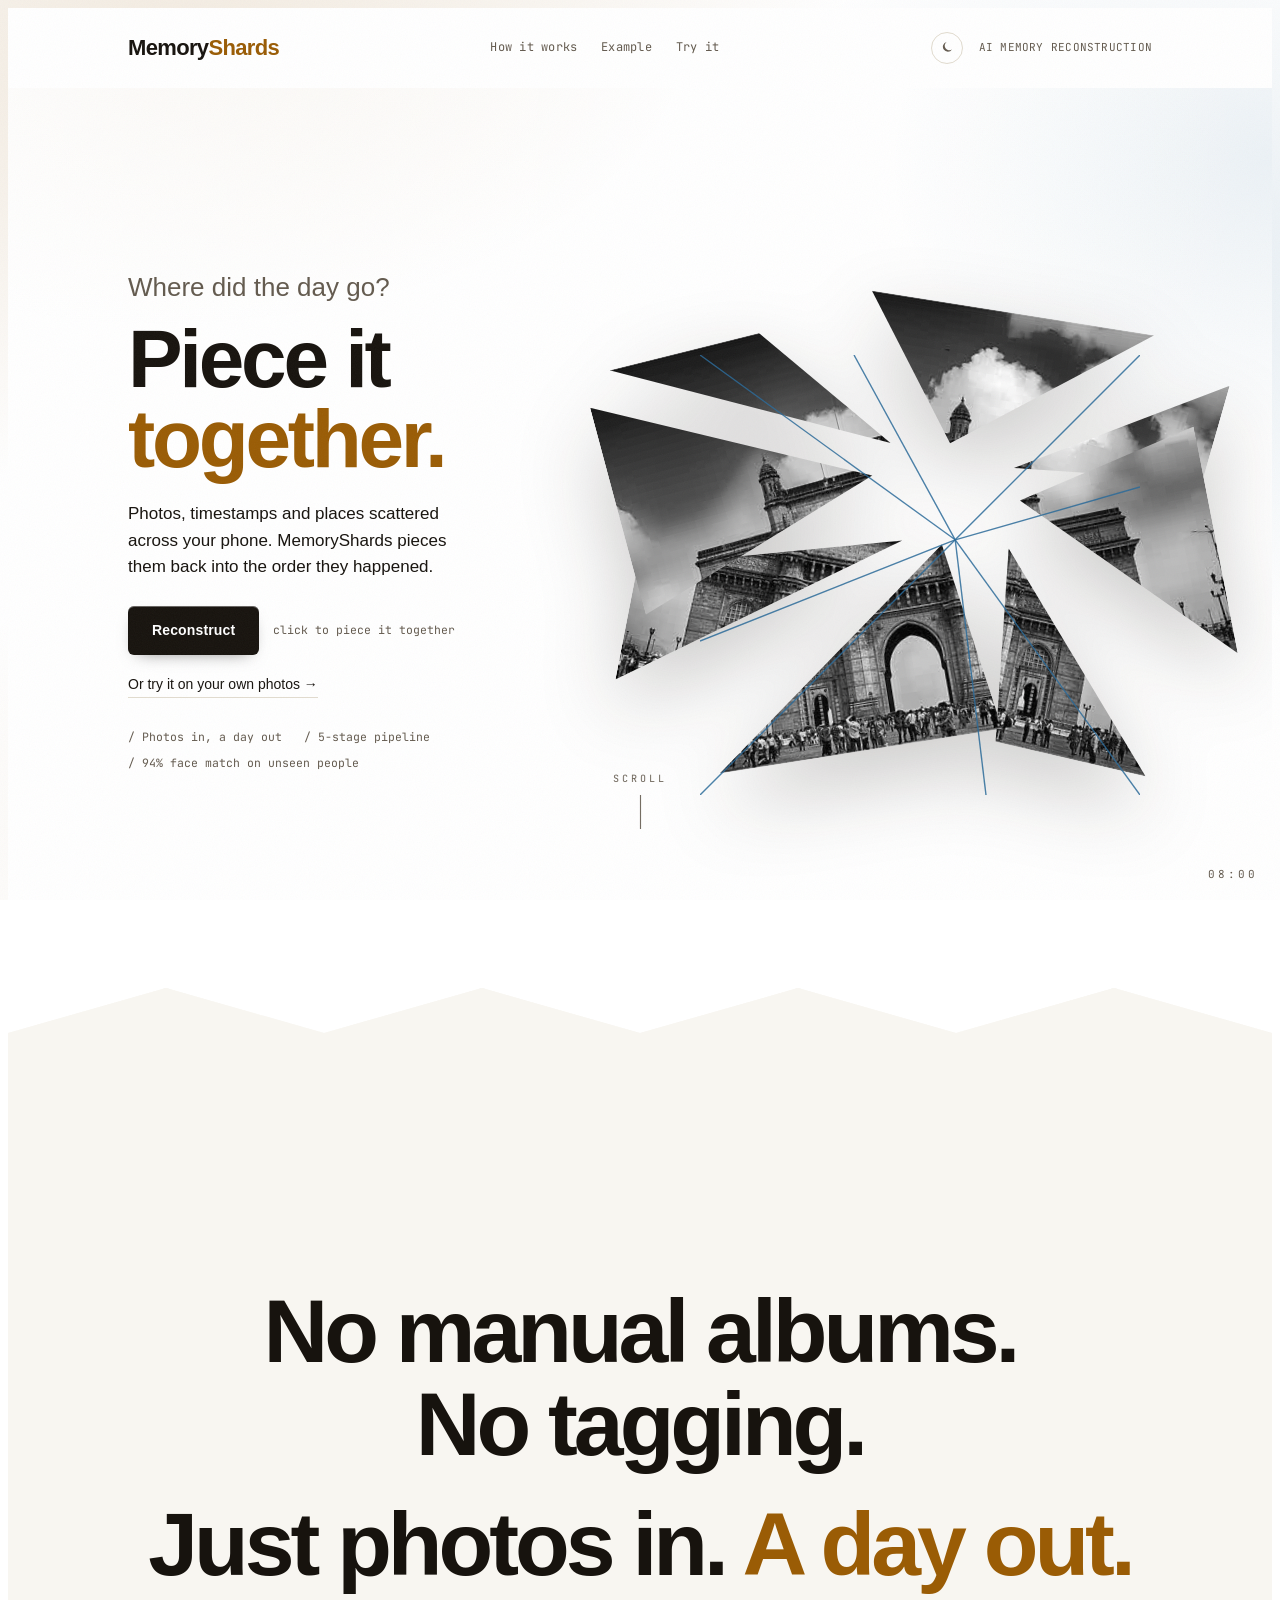
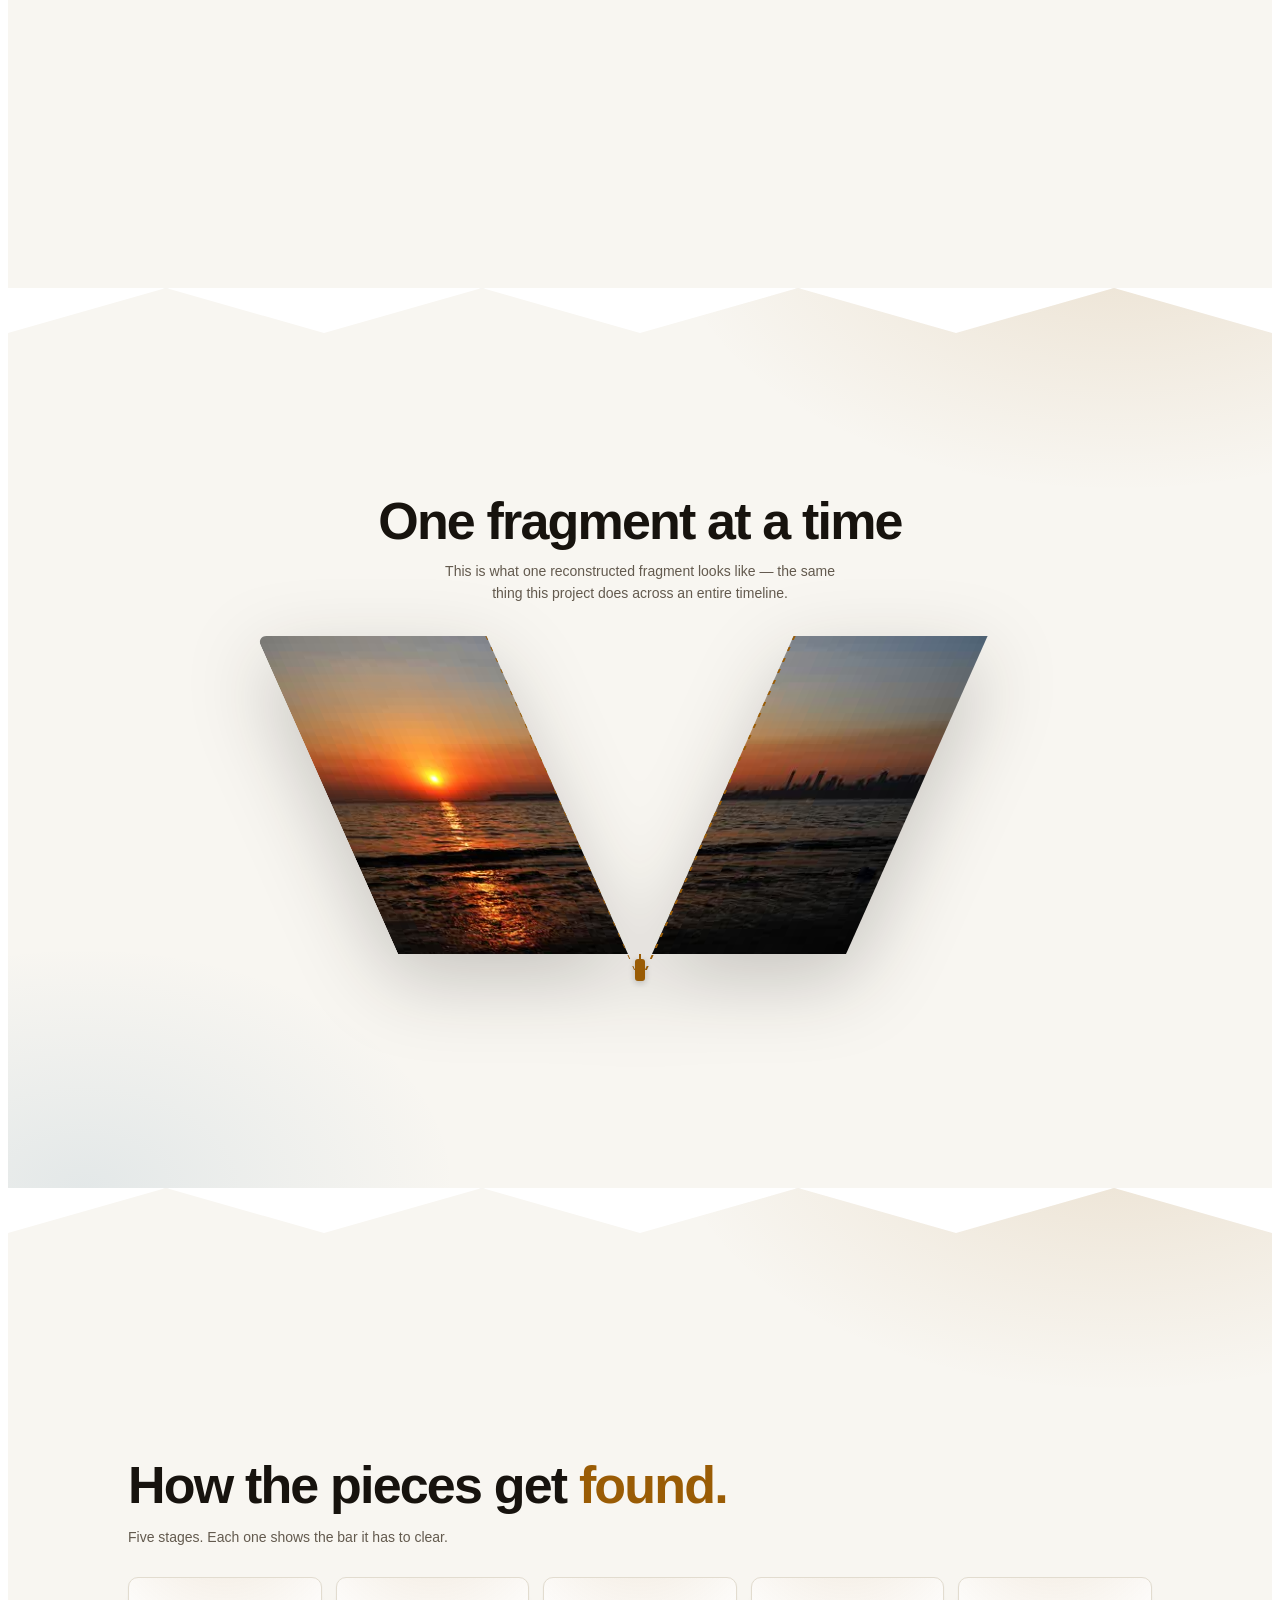
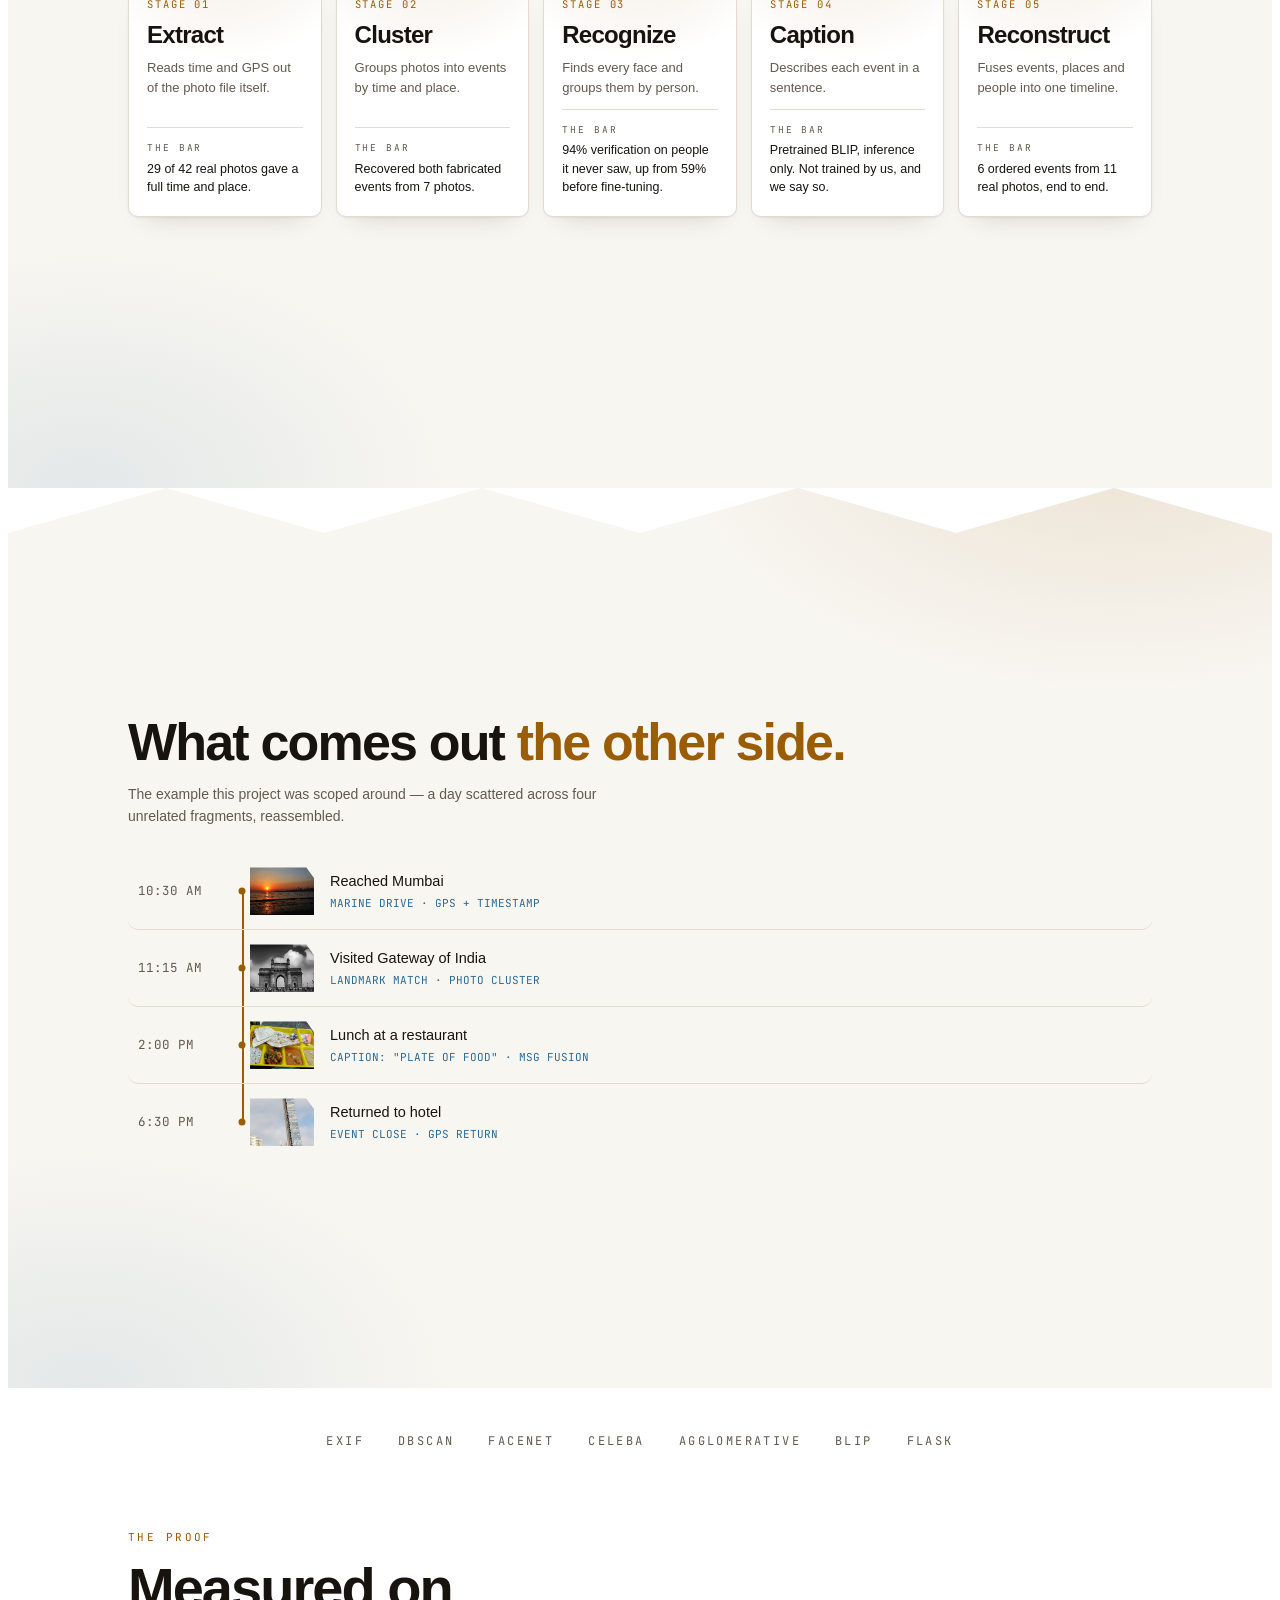
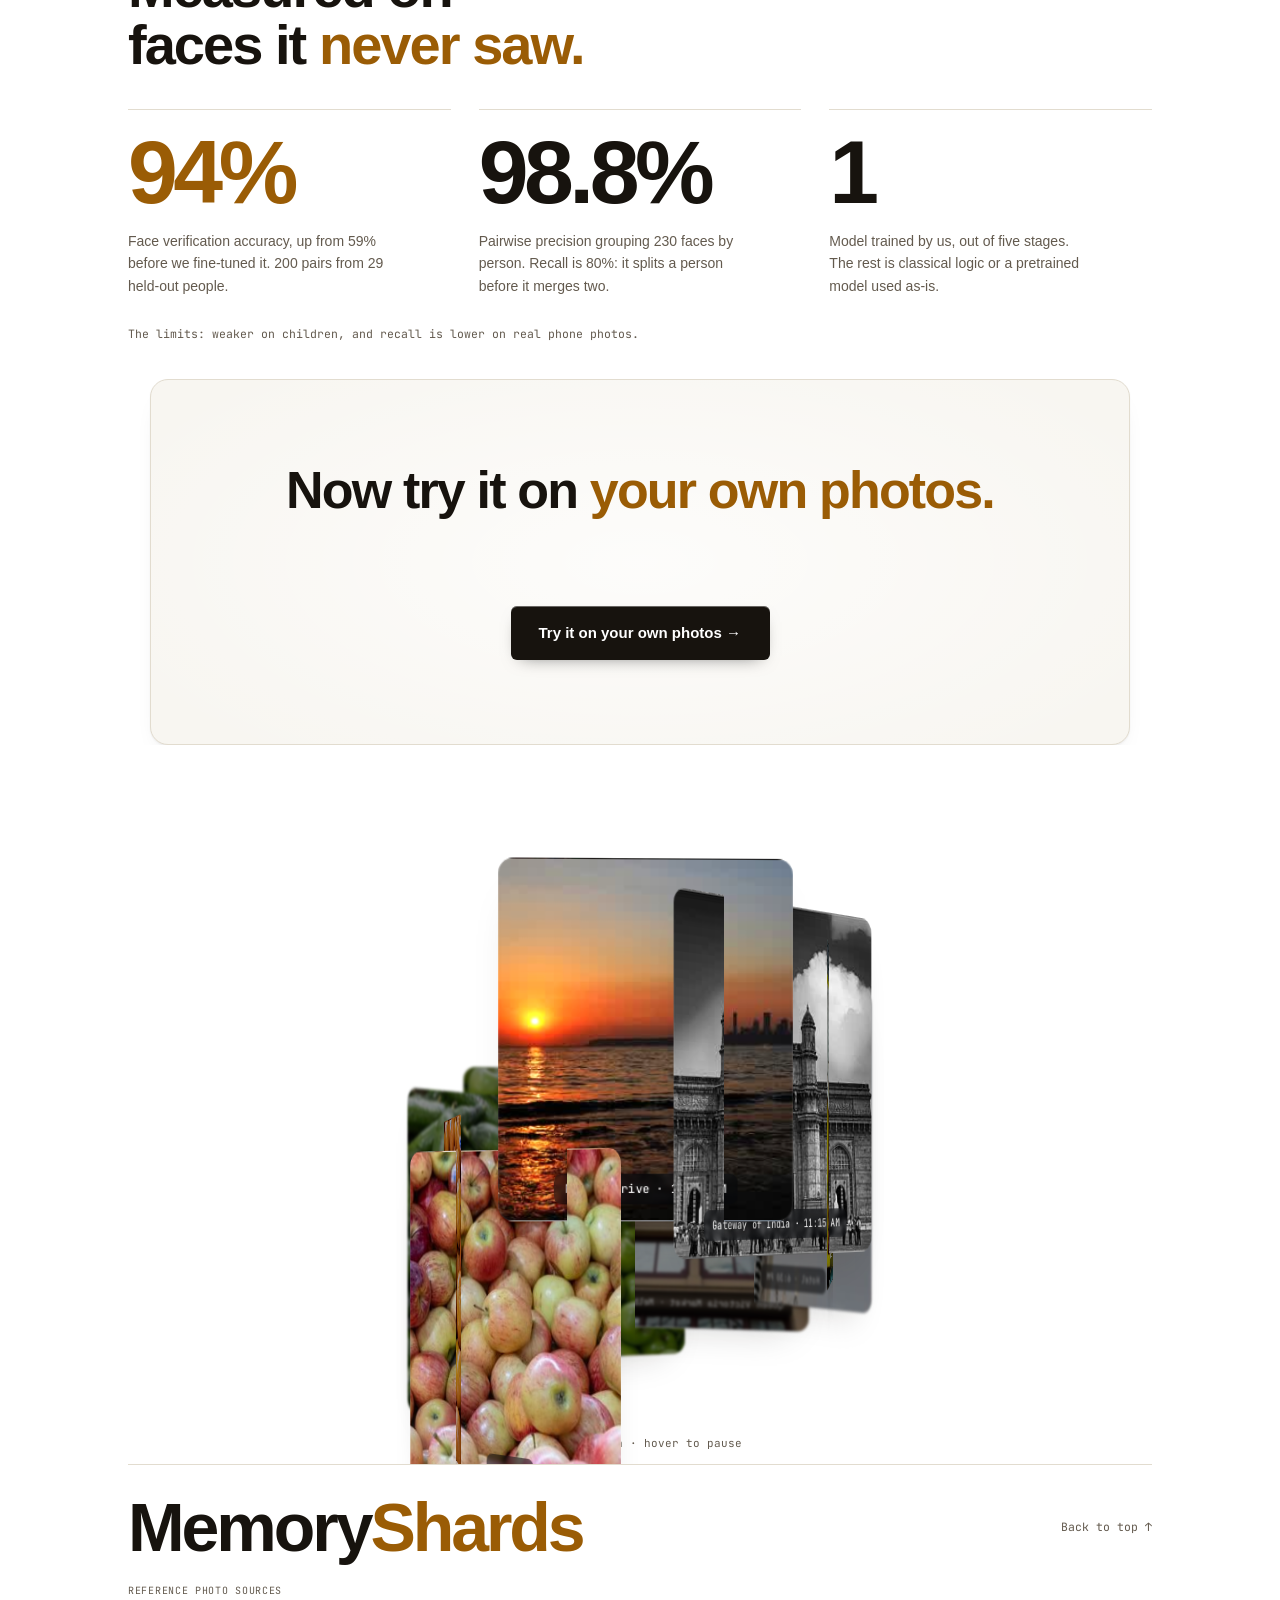
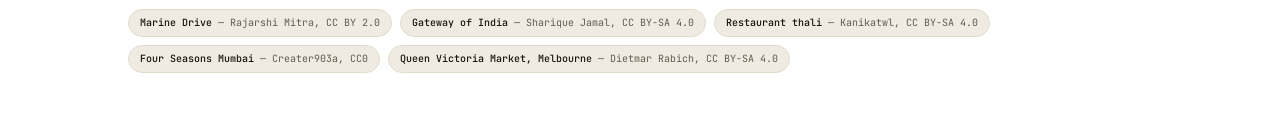
==== commit 1869e413: "Grow the reel to 9 photos across two reconstructed outings Adds the Queen Victoria Market, Melbourne" ====
--- a/web/index.html
+++ b/web/index.html
@@ -220,13 +220,18 @@
 <div class="wrap above-stack">
   <section class="reel-section">
     <h2 class="reveal">Still turning over</h2>
-    <p class="section-sub reveal">The same four fragments, no longer scattered — just frames in one reel now.</p>
-    <div class="reel-stage" id="reelStage" tabindex="0" role="region" aria-roledescription="carousel" aria-label="Photo helix of the day's four moments. Drag or use arrow keys to spin.">
+    <p class="section-sub reveal">Nine fragments from two different afternoons — a day in Mumbai, a market run in Melbourne — each correctly kept on its own.</p>
+    <div class="reel-stage" id="reelStage" tabindex="0" role="region" aria-roledescription="carousel" aria-label="Photo helix of two reconstructed outings. Drag or use arrow keys to spin.">
       <div class="reel-ring" id="reelRing">
         <div class="reel-card" style="background-image:url('media/demo-2.jpg')"><span class="reel-cap">Marine Drive · 10:30 AM</span></div>
         <div class="reel-card" style="background-image:url('media/demo-1.jpg')"><span class="reel-cap">Gateway of India · 11:15 AM</span></div>
         <div class="reel-card" style="background-image:url('media/demo-3.jpg')"><span class="reel-cap">Lunch · 2:00 PM</span></div>
         <div class="reel-card" style="background-image:url('media/demo-4.jpg')"><span class="reel-cap">Hotel · 6:30 PM</span></div>
+        <div class="reel-card" style="background-image:url('media/reel-33.jpg')"><span class="reel-cap">Queen Victoria Market · Melbourne</span></div>
+        <div class="reel-card" style="background-image:url('media/reel-34.jpg')"><span class="reel-cap">Green apples</span></div>
+        <div class="reel-card" style="background-image:url('media/reel-35.jpg')"><span class="reel-cap">Cucumbers</span></div>
+        <div class="reel-card" style="background-image:url('media/reel-36.jpg')"><span class="reel-cap">Mandarins</span></div>
+        <div class="reel-card" style="background-image:url('media/reel-37.jpg')"><span class="reel-cap">Apples</span></div>
       </div>
     </div>
     <div class="reel-hint">Drag to spin · hover to pause</div>
@@ -246,6 +251,7 @@
       <span class="source-chip"><b>Gateway of India</b> — Sharique Jamal, CC BY-SA 4.0</span>
       <span class="source-chip"><b>Restaurant thali</b> — Kanikatwl, CC BY-SA 4.0</span>
       <span class="source-chip"><b>Four Seasons Mumbai</b> — Creater903a, CC0</span>
+      <span class="source-chip"><b>Queen Victoria Market, Melbourne</b> — Dietmar Rabich, CC BY-SA 4.0</span>
     </div>
   </footer>
 </div>
@@ -421,7 +427,7 @@
     if (!stage || !ring) return;
     const cards = Array.from(ring.children);
     const reduceMotion = window.matchMedia('(prefers-reduced-motion: reduce)').matches;
-    const STEP = 90, RADIUS = 125, RISE = 34;
+    const STEP = 360 / cards.length, RADIUS = 190, RISE = 32;
     // center the stack of rises so it sits vertically centered in the stage
     const totalRise = (cards.length - 1) * RISE;
 
--- a/web/style.css
+++ b/web/style.css
@@ -366,30 +366,30 @@
   }
 
   /* ---------------- MEMORY REEL: cylindrical helix ----------------
-     Each card sits at angle a = i*90deg around a vertical axis and height
-     y = i*rise, so spinning the ring also "screws" it into a spiral
-     staircase instead of a flat 4-sided prism. Technique ported from
+     Each card sits at angle a = i*(360/count)deg around a vertical axis
+     and height y = i*rise, so spinning the ring also "screws" it into a
+     spiral staircase instead of a flat prism. Technique ported from
      UI-Lab's Helix gallery pattern (src/patterns/three-d/HelixGallery.tsx);
      angle/brightness/blur are computed in JS per frame since they depend
      on live drag/idle state, not a fixed CSS keyframe. */
   .reel-section { padding: 64px 0 12px; text-align: center; }
   .reel-section h2 { font-size: 22px; margin-bottom: 6px; }
-  .reel-section .section-sub { color: var(--text-muted); font-size: 14px; max-width: 52ch; margin: 0 auto 36px; }
+  .reel-section .section-sub { color: var(--text-muted); font-size: 14px; max-width: 56ch; margin: 0 auto 36px; }
   .reel-stage {
-    perspective: 1300px; height: 320px; display: flex; align-items: center; justify-content: center;
+    perspective: 1600px; height: 460px; display: flex; align-items: center; justify-content: center;
     cursor: grab; touch-action: pan-y; user-select: none;
   }
   .reel-stage:active { cursor: grabbing; }
   .reel-ring {
-    position: relative; width: 210px; height: 270px;
+    position: relative; width: 260px; height: 320px;
     transform-style: preserve-3d;
   }
   .reel-card {
     position: absolute; inset: 0;
     background-size: cover; background-position: center;
-    border-radius: 12px; box-shadow: var(--shadow);
+    border-radius: 14px; box-shadow: var(--shadow);
     border: 1px solid rgba(255,255,255,0.08);
-    display: flex; align-items: flex-end; justify-content: center; padding: 12px;
+    display: flex; align-items: flex-end; justify-content: center; padding: 14px;
     backface-visibility: visible;
   }
   .reel-cap {
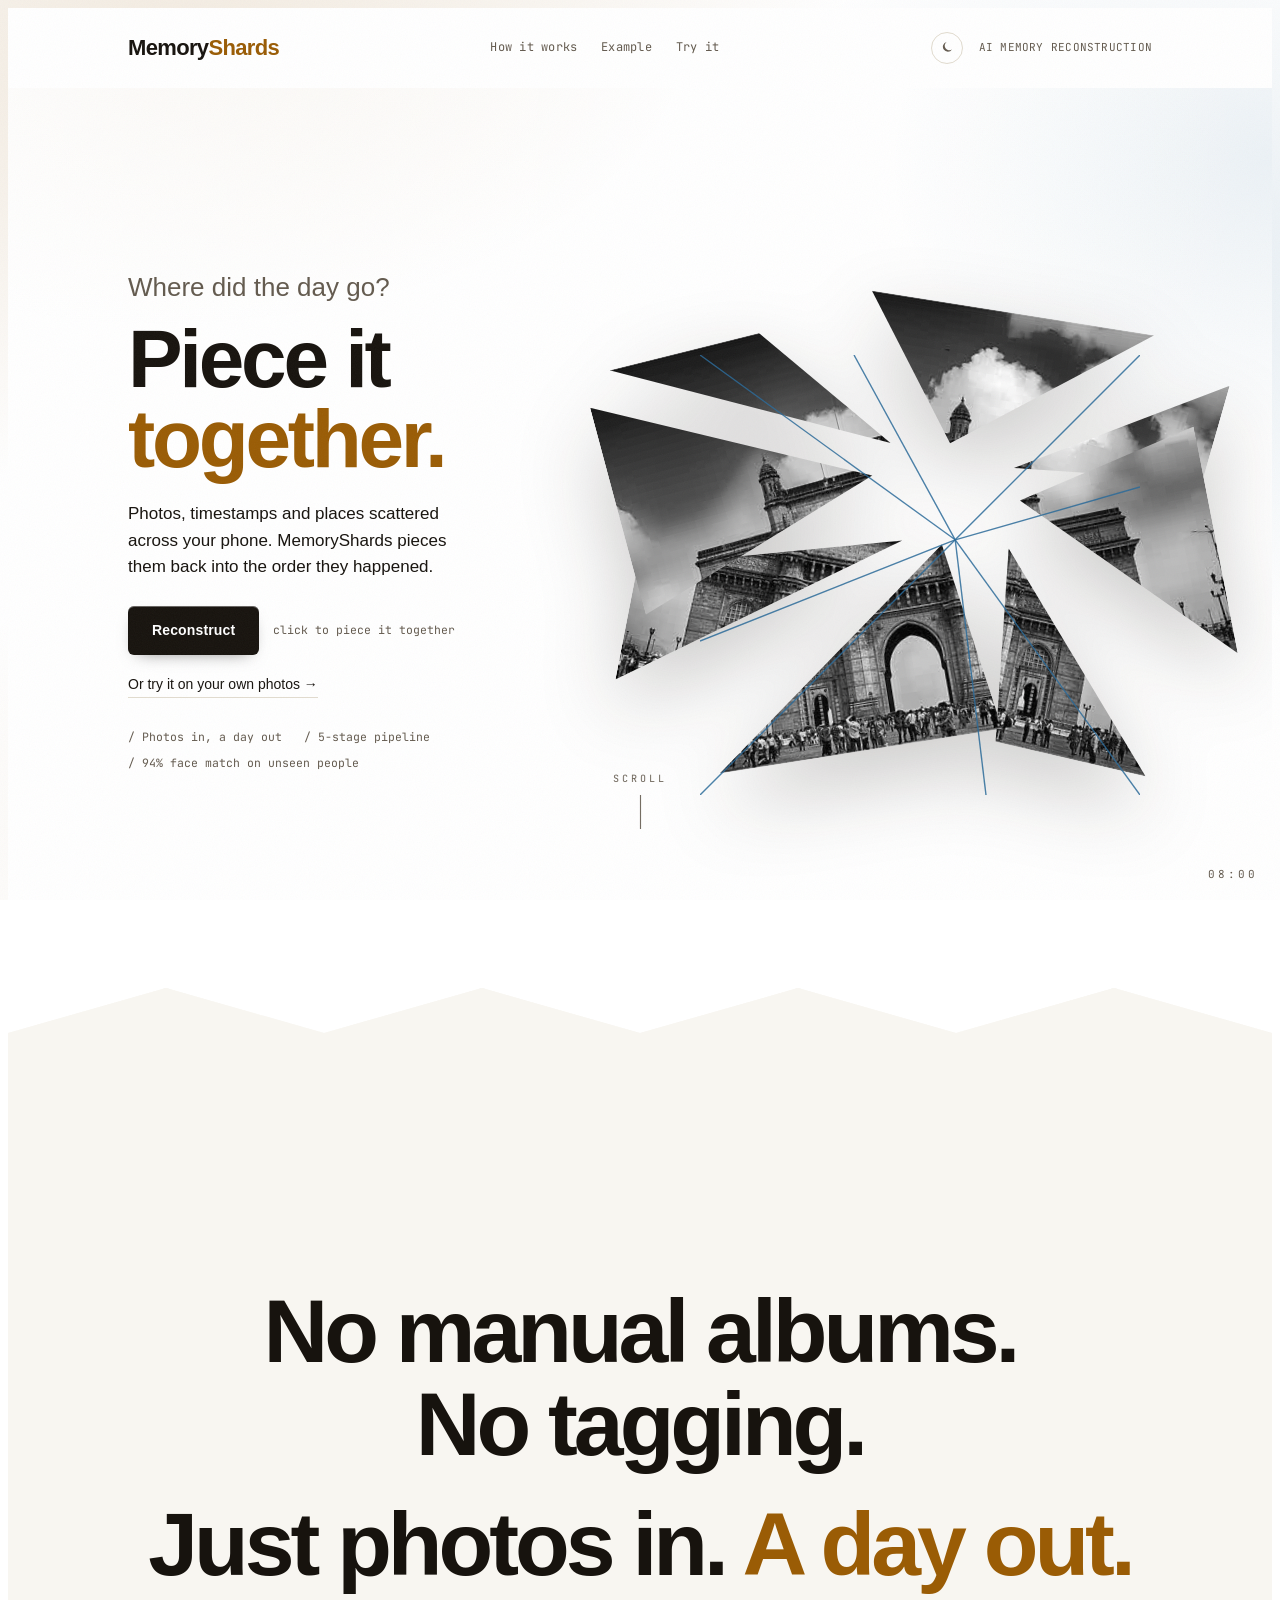
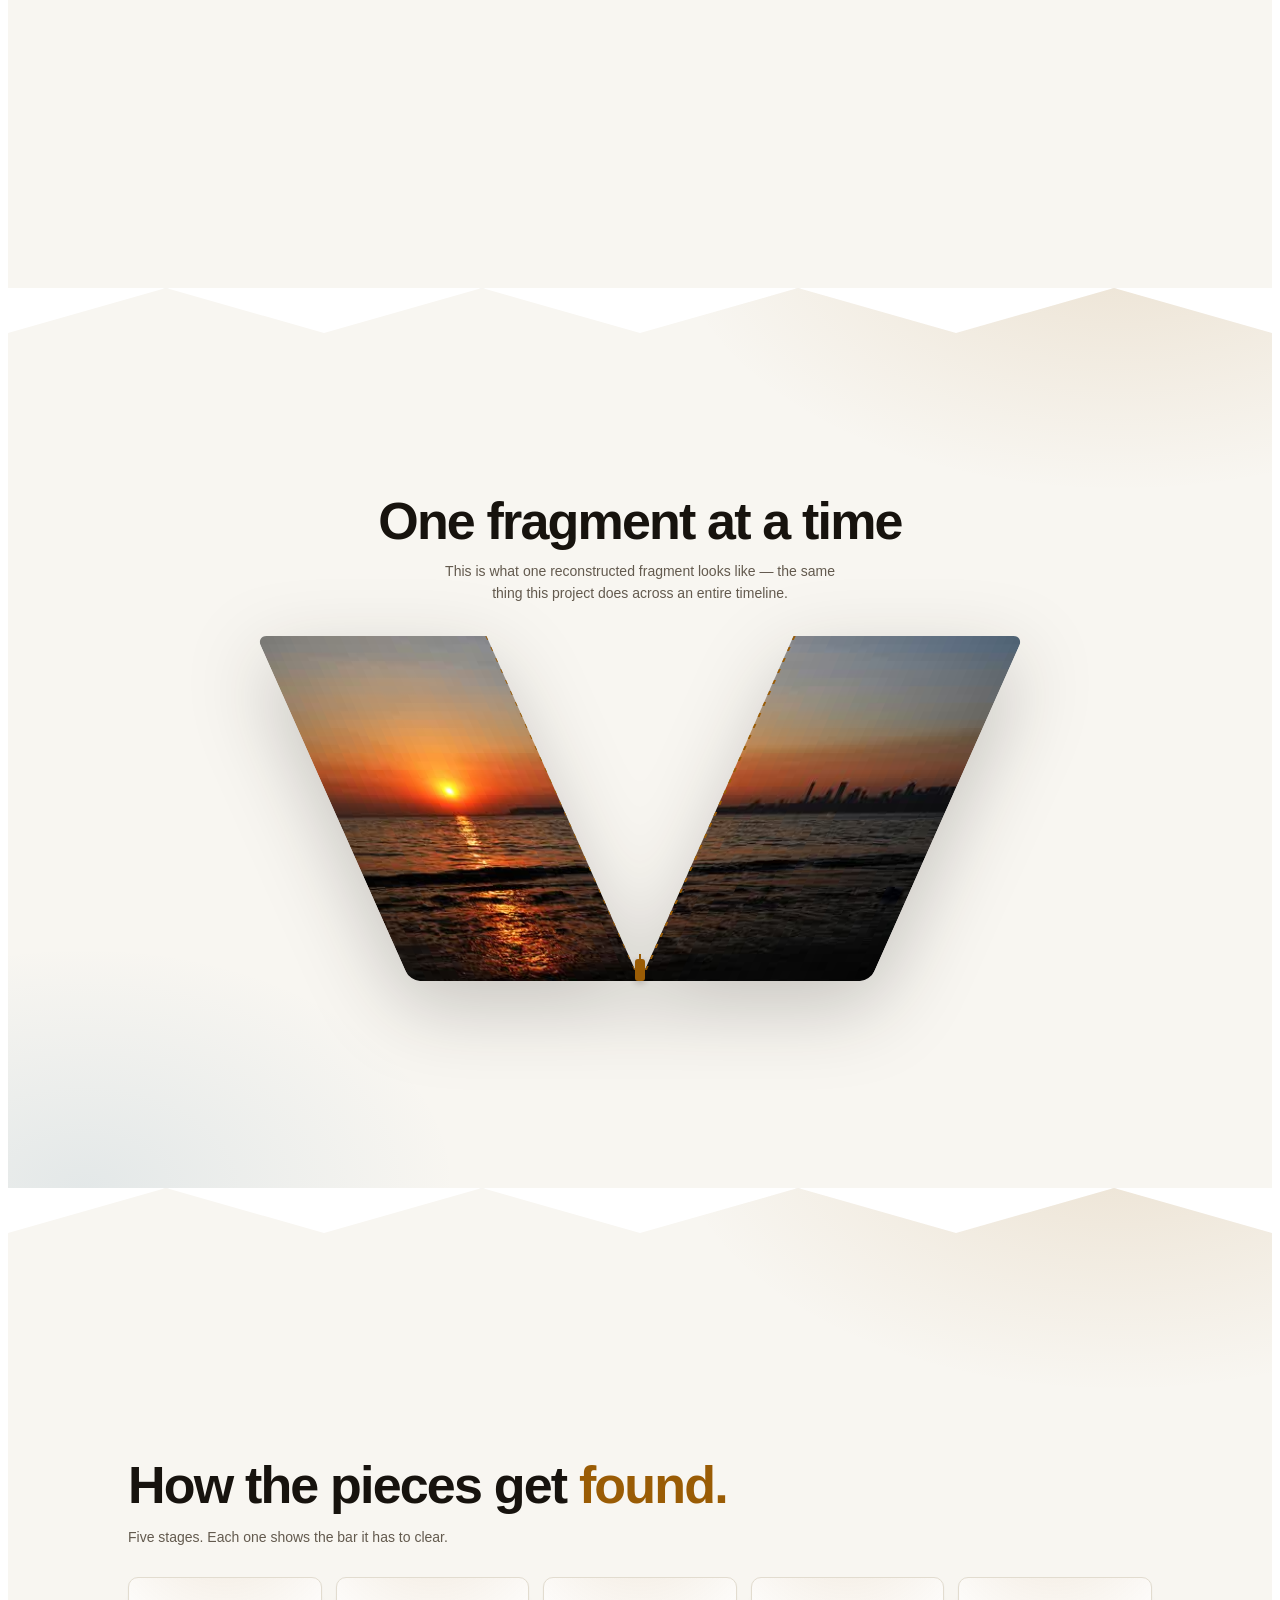
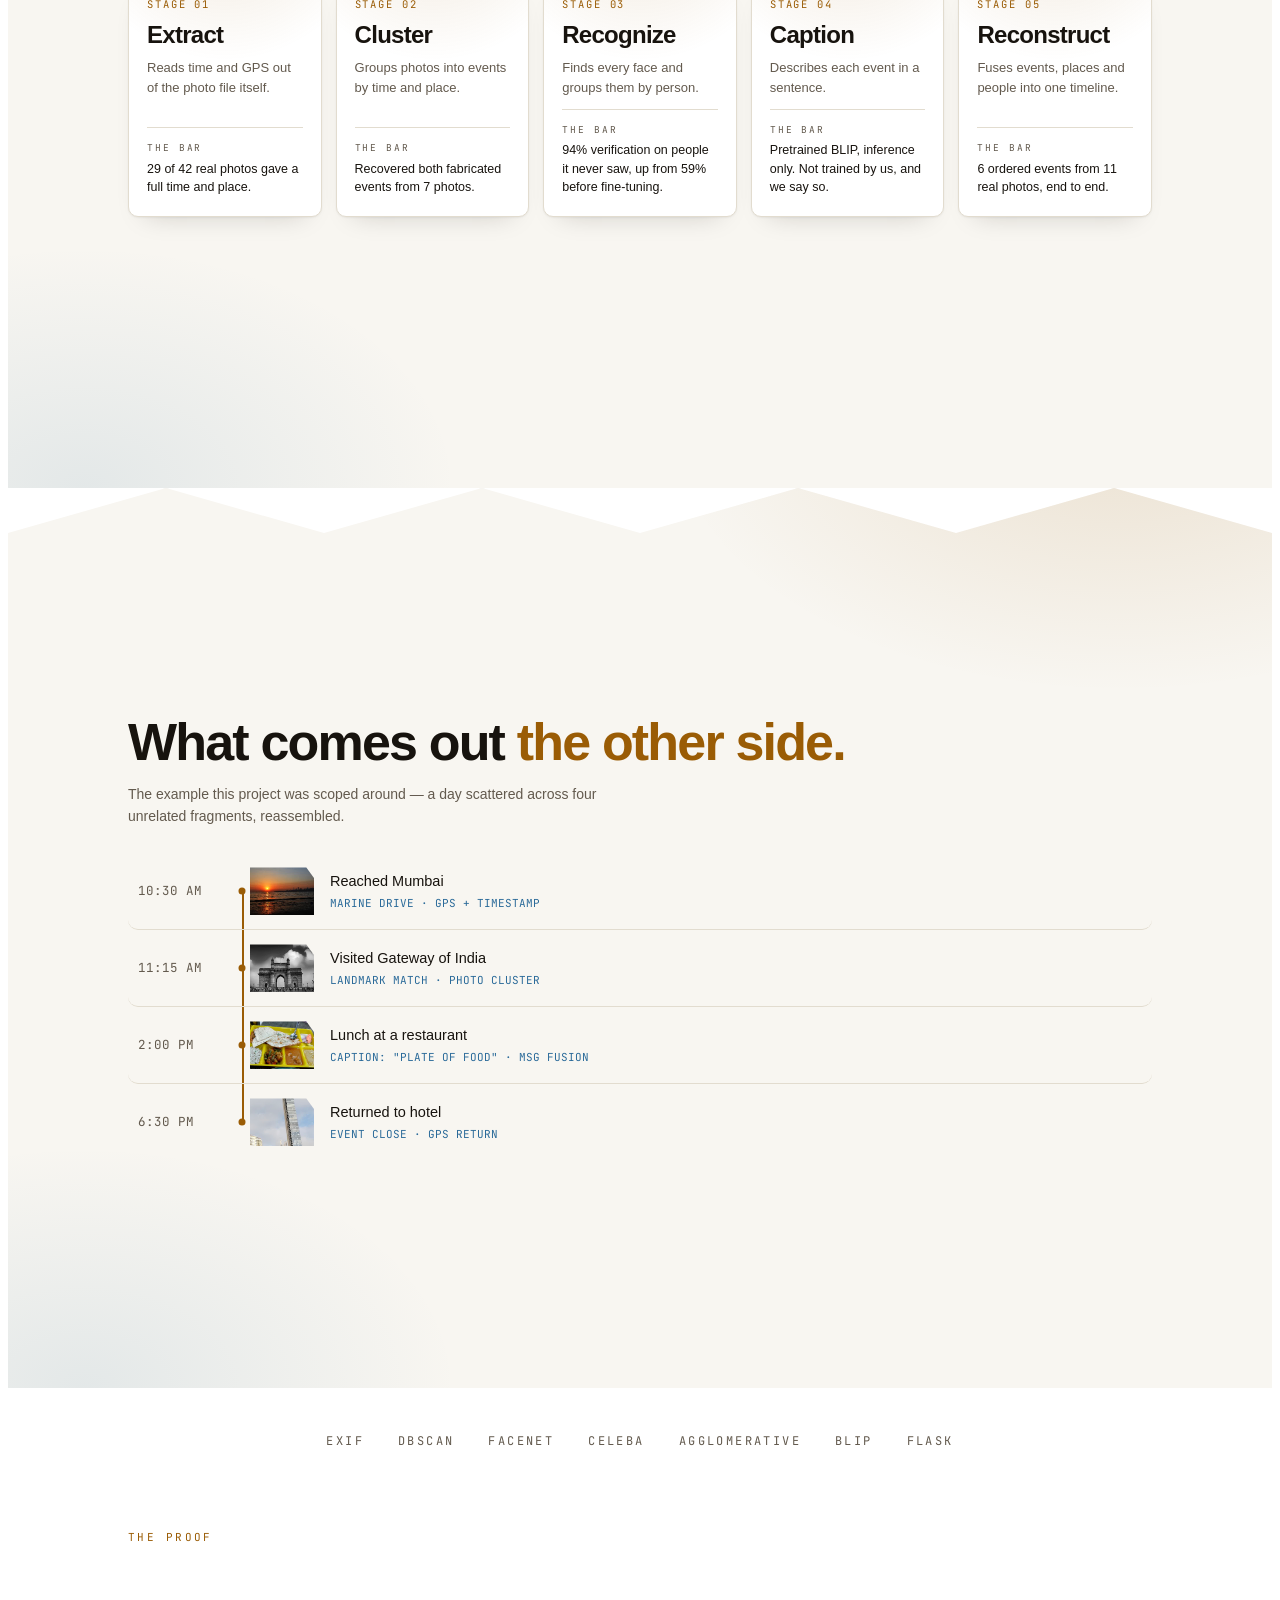
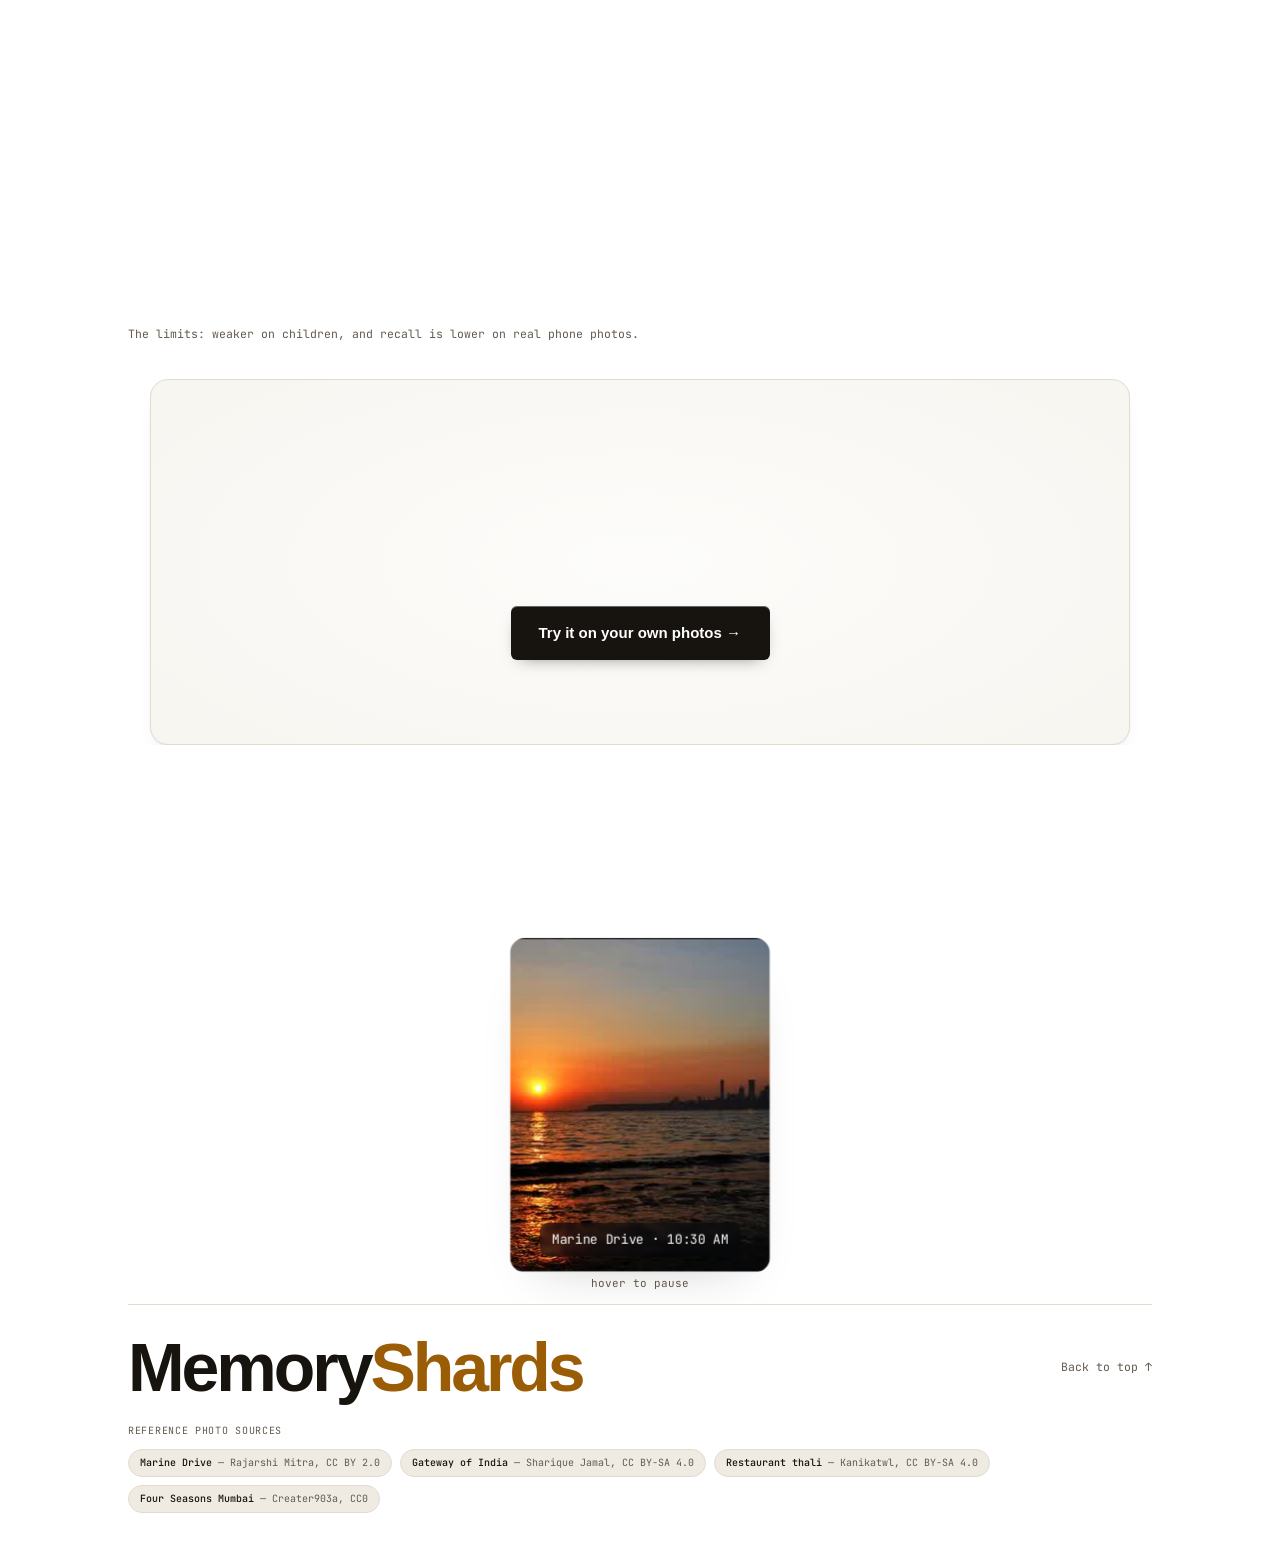
==== commit 114f19ff: "Revert "Turn the memory reel into a cylindrical helix instead of a flat ring" This reverts commit 4e" ====
--- a/web/index.html
+++ b/web/index.html
@@ -220,21 +220,16 @@
 <div class="wrap above-stack">
   <section class="reel-section">
     <h2 class="reveal">Still turning over</h2>
-    <p class="section-sub reveal">Nine fragments from two different afternoons — a day in Mumbai, a market run in Melbourne — each correctly kept on its own.</p>
-    <div class="reel-stage" id="reelStage" tabindex="0" role="region" aria-roledescription="carousel" aria-label="Photo helix of two reconstructed outings. Drag or use arrow keys to spin.">
-      <div class="reel-ring" id="reelRing">
+    <p class="section-sub reveal">The same four fragments, no longer scattered — just frames in one reel now.</p>
+    <div class="reel-stage" tabindex="0">
+      <div class="reel-ring">
         <div class="reel-card" style="background-image:url('media/demo-2.jpg')"><span class="reel-cap">Marine Drive · 10:30 AM</span></div>
         <div class="reel-card" style="background-image:url('media/demo-1.jpg')"><span class="reel-cap">Gateway of India · 11:15 AM</span></div>
         <div class="reel-card" style="background-image:url('media/demo-3.jpg')"><span class="reel-cap">Lunch · 2:00 PM</span></div>
         <div class="reel-card" style="background-image:url('media/demo-4.jpg')"><span class="reel-cap">Hotel · 6:30 PM</span></div>
-        <div class="reel-card" style="background-image:url('media/reel-33.jpg')"><span class="reel-cap">Queen Victoria Market · Melbourne</span></div>
-        <div class="reel-card" style="background-image:url('media/reel-34.jpg')"><span class="reel-cap">Green apples</span></div>
-        <div class="reel-card" style="background-image:url('media/reel-35.jpg')"><span class="reel-cap">Cucumbers</span></div>
-        <div class="reel-card" style="background-image:url('media/reel-36.jpg')"><span class="reel-cap">Mandarins</span></div>
-        <div class="reel-card" style="background-image:url('media/reel-37.jpg')"><span class="reel-cap">Apples</span></div>
-      </div>
-    </div>
-    <div class="reel-hint">Drag to spin · hover to pause</div>
+      </div>
+    </div>
+    <div class="reel-hint">hover to pause</div>
   </section>
 </div>
 
@@ -251,7 +246,6 @@
       <span class="source-chip"><b>Gateway of India</b> — Sharique Jamal, CC BY-SA 4.0</span>
       <span class="source-chip"><b>Restaurant thali</b> — Kanikatwl, CC BY-SA 4.0</span>
       <span class="source-chip"><b>Four Seasons Mumbai</b> — Creater903a, CC0</span>
-      <span class="source-chip"><b>Queen Victoria Market, Melbourne</b> — Dietmar Rabich, CC BY-SA 4.0</span>
     </div>
   </footer>
 </div>
@@ -416,74 +410,6 @@
     window.addEventListener('scroll', update, { passive: true });
     update();
   })();
-
-  // Memory reel: cylindrical helix, ported from UI-Lab's Helix gallery
-  // pattern. Each card sits at angle i*90deg with height i*rise, so
-  // spinning the ring also "screws" it into a spiral. Idle auto-rotate,
-  // pauses on hover/focus, drag or arrow keys to spin manually.
-  (function () {
-    const stage = document.getElementById('reelStage');
-    const ring = document.getElementById('reelRing');
-    if (!stage || !ring) return;
-    const cards = Array.from(ring.children);
-    const reduceMotion = window.matchMedia('(prefers-reduced-motion: reduce)').matches;
-    const STEP = 360 / cards.length, RADIUS = 190, RISE = 32;
-    // center the stack of rises so it sits vertically centered in the stage
-    const totalRise = (cards.length - 1) * RISE;
-
-    let angle = 0;
-    let paused = false;
-    let dragging = false;
-    let lastX = 0;
-
-    function render() {
-      cards.forEach((card, i) => {
-        const a = i * STEP;
-        const y = i * RISE - totalRise / 2;
-        const facing = Math.cos(((a + angle) * Math.PI) / 180);
-        card.style.transform = `translateY(${y}px) rotateY(${a}deg) translateZ(${RADIUS}px)`;
-        card.style.filter = `brightness(${0.55 + Math.max(0, facing) * 0.55}) blur(${facing < 0 ? 1.5 : 0}px)`;
-      });
-      ring.style.transform = `rotateY(${angle}deg)`;
-    }
-
-    if (reduceMotion) {
-      render();
-      return;
-    }
-
-    let raf = null;
-    function tick() {
-      if (!paused && !dragging) angle += 0.06;
-      render();
-      raf = requestAnimationFrame(tick);
-    }
-
-    stage.addEventListener('pointerenter', () => { paused = true; });
-    stage.addEventListener('pointerleave', () => { paused = false; });
-    stage.addEventListener('focusin', () => { paused = true; });
-    stage.addEventListener('focusout', () => { paused = false; });
-
-    stage.addEventListener('pointerdown', (e) => {
-      dragging = true;
-      lastX = e.clientX;
-      stage.setPointerCapture(e.pointerId);
-    });
-    stage.addEventListener('pointermove', (e) => {
-      if (!dragging) return;
-      angle += (e.clientX - lastX) * 0.4;
-      lastX = e.clientX;
-    });
-    stage.addEventListener('pointerup', () => { dragging = false; });
-    stage.addEventListener('pointercancel', () => { dragging = false; });
-
-    stage.addEventListener('keydown', (e) => {
-      if (e.key === 'ArrowRight') { angle -= STEP; }
-      if (e.key === 'ArrowLeft') { angle += STEP; }
-    });
-
-    tick();
-  })();
 </script>
 </body>
 </html>
--- a/web/style.css
+++ b/web/style.css
@@ -365,39 +365,39 @@
     font-family: 'JetBrains Mono', monospace; font-size: 11px; color: var(--text-muted);
   }
 
-  /* ---------------- MEMORY REEL: cylindrical helix ----------------
-     Each card sits at angle a = i*(360/count)deg around a vertical axis
-     and height y = i*rise, so spinning the ring also "screws" it into a
-     spiral staircase instead of a flat prism. Technique ported from
-     UI-Lab's Helix gallery pattern (src/patterns/three-d/HelixGallery.tsx);
-     angle/brightness/blur are computed in JS per frame since they depend
-     on live drag/idle state, not a fixed CSS keyframe. */
+  /* ---------------- MEMORY REEL ---------------- */
   .reel-section { padding: 64px 0 12px; text-align: center; }
   .reel-section h2 { font-size: 22px; margin-bottom: 6px; }
-  .reel-section .section-sub { color: var(--text-muted); font-size: 14px; max-width: 56ch; margin: 0 auto 36px; }
-  .reel-stage {
-    perspective: 1600px; height: 460px; display: flex; align-items: center; justify-content: center;
-    cursor: grab; touch-action: pan-y; user-select: none;
-  }
-  .reel-stage:active { cursor: grabbing; }
+  .reel-section .section-sub { color: var(--text-muted); font-size: 14px; max-width: 52ch; margin: 0 auto 36px; }
+  .reel-stage { perspective: 1300px; height: 300px; display: flex; align-items: center; justify-content: center; }
   .reel-ring {
-    position: relative; width: 260px; height: 320px;
+    position: relative; width: 210px; height: 270px;
     transform-style: preserve-3d;
-  }
+    animation: spin-ring 22s linear infinite;
+  }
+  .reel-stage:hover .reel-ring, .reel-stage:focus-within .reel-ring { animation-play-state: paused; }
+  @keyframes spin-ring { to { transform: rotateY(360deg); } }
   .reel-card {
     position: absolute; inset: 0;
     background-size: cover; background-position: center;
-    border-radius: 14px; box-shadow: var(--shadow);
+    border-radius: 12px; box-shadow: var(--shadow);
     border: 1px solid rgba(255,255,255,0.08);
-    display: flex; align-items: flex-end; justify-content: center; padding: 14px;
-    backface-visibility: visible;
-  }
+    display: flex; align-items: flex-end; justify-content: center; padding: 12px;
+    backface-visibility: hidden;
+  }
+  .reel-card:nth-child(1) { transform: rotateY(0deg) translateZ(250px); }
+  .reel-card:nth-child(2) { transform: rotateY(90deg) translateZ(250px); }
+  .reel-card:nth-child(3) { transform: rotateY(180deg) translateZ(250px); }
+  .reel-card:nth-child(4) { transform: rotateY(270deg) translateZ(250px); }
   .reel-cap {
     font-family: 'JetBrains Mono', monospace; font-size: 10.5px; color: #fff;
     background: rgba(6,8,12,0.55); backdrop-filter: blur(2px);
     padding: 5px 10px; border-radius: 7px; letter-spacing: 0.02em;
   }
   .reel-hint { font-family: 'JetBrains Mono', monospace; font-size: 11px; color: var(--text-muted); margin-top: 20px; }
+  @media (prefers-reduced-motion: reduce) {
+    .reel-ring { animation: none; transform: rotateY(0deg); }
+  }
 
   /* ---------------- ZIP PANEL (a real zipper, driven by scroll position) ---------------- */
   /* --zip-open: 1 = open (photo split, teeth showing), 0 = zipped closed (whole
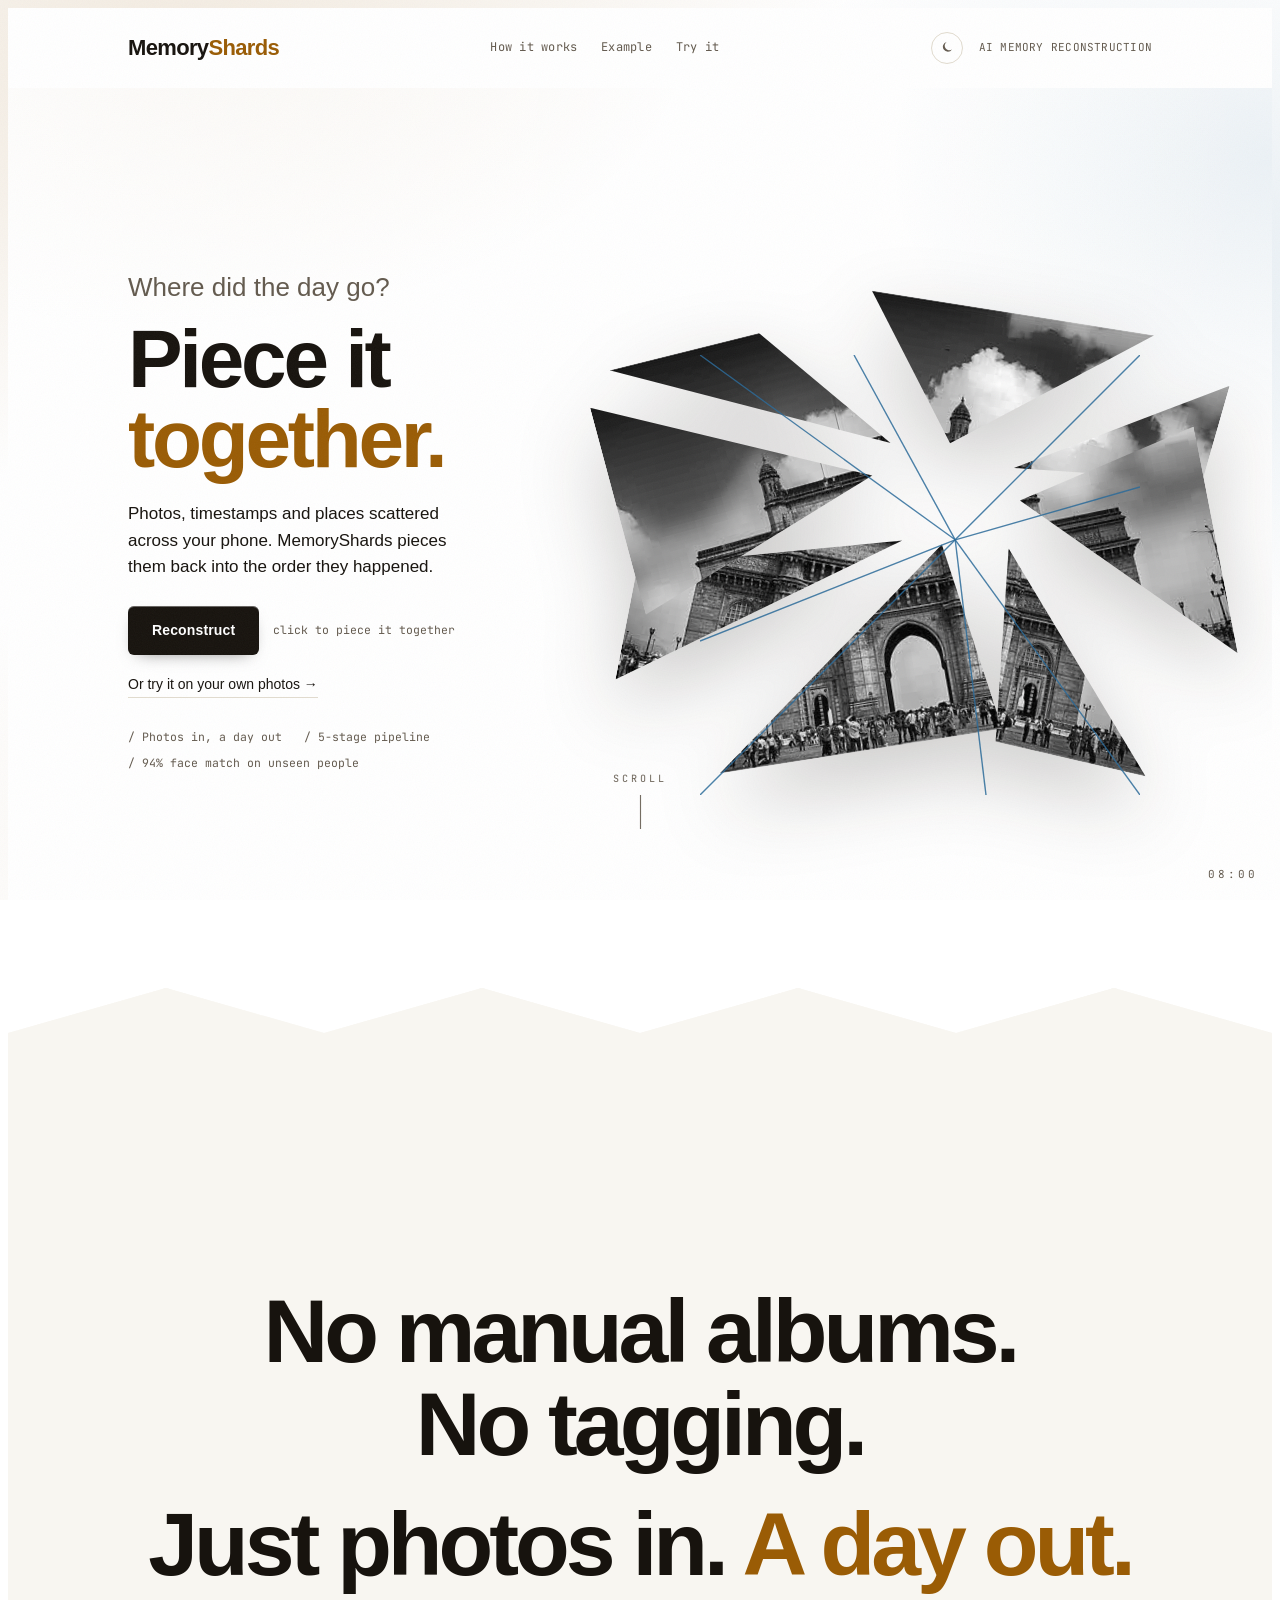
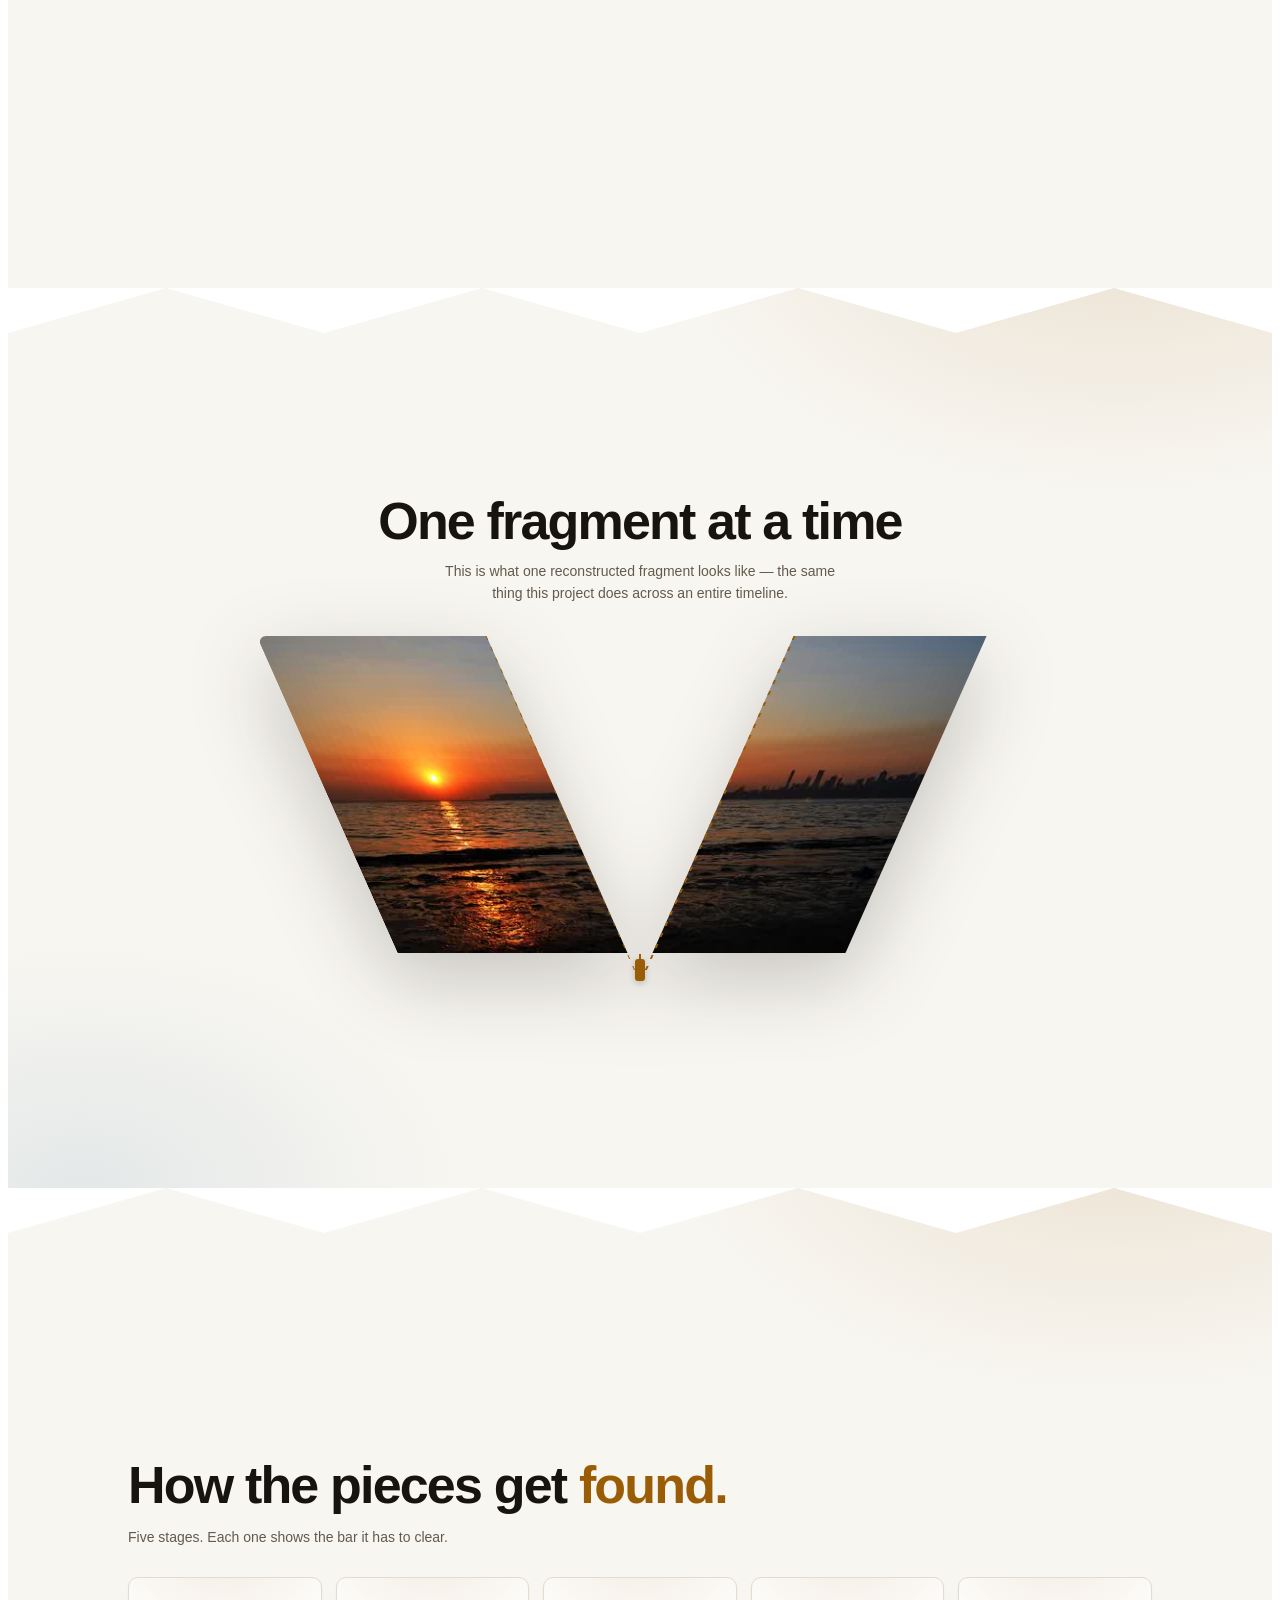
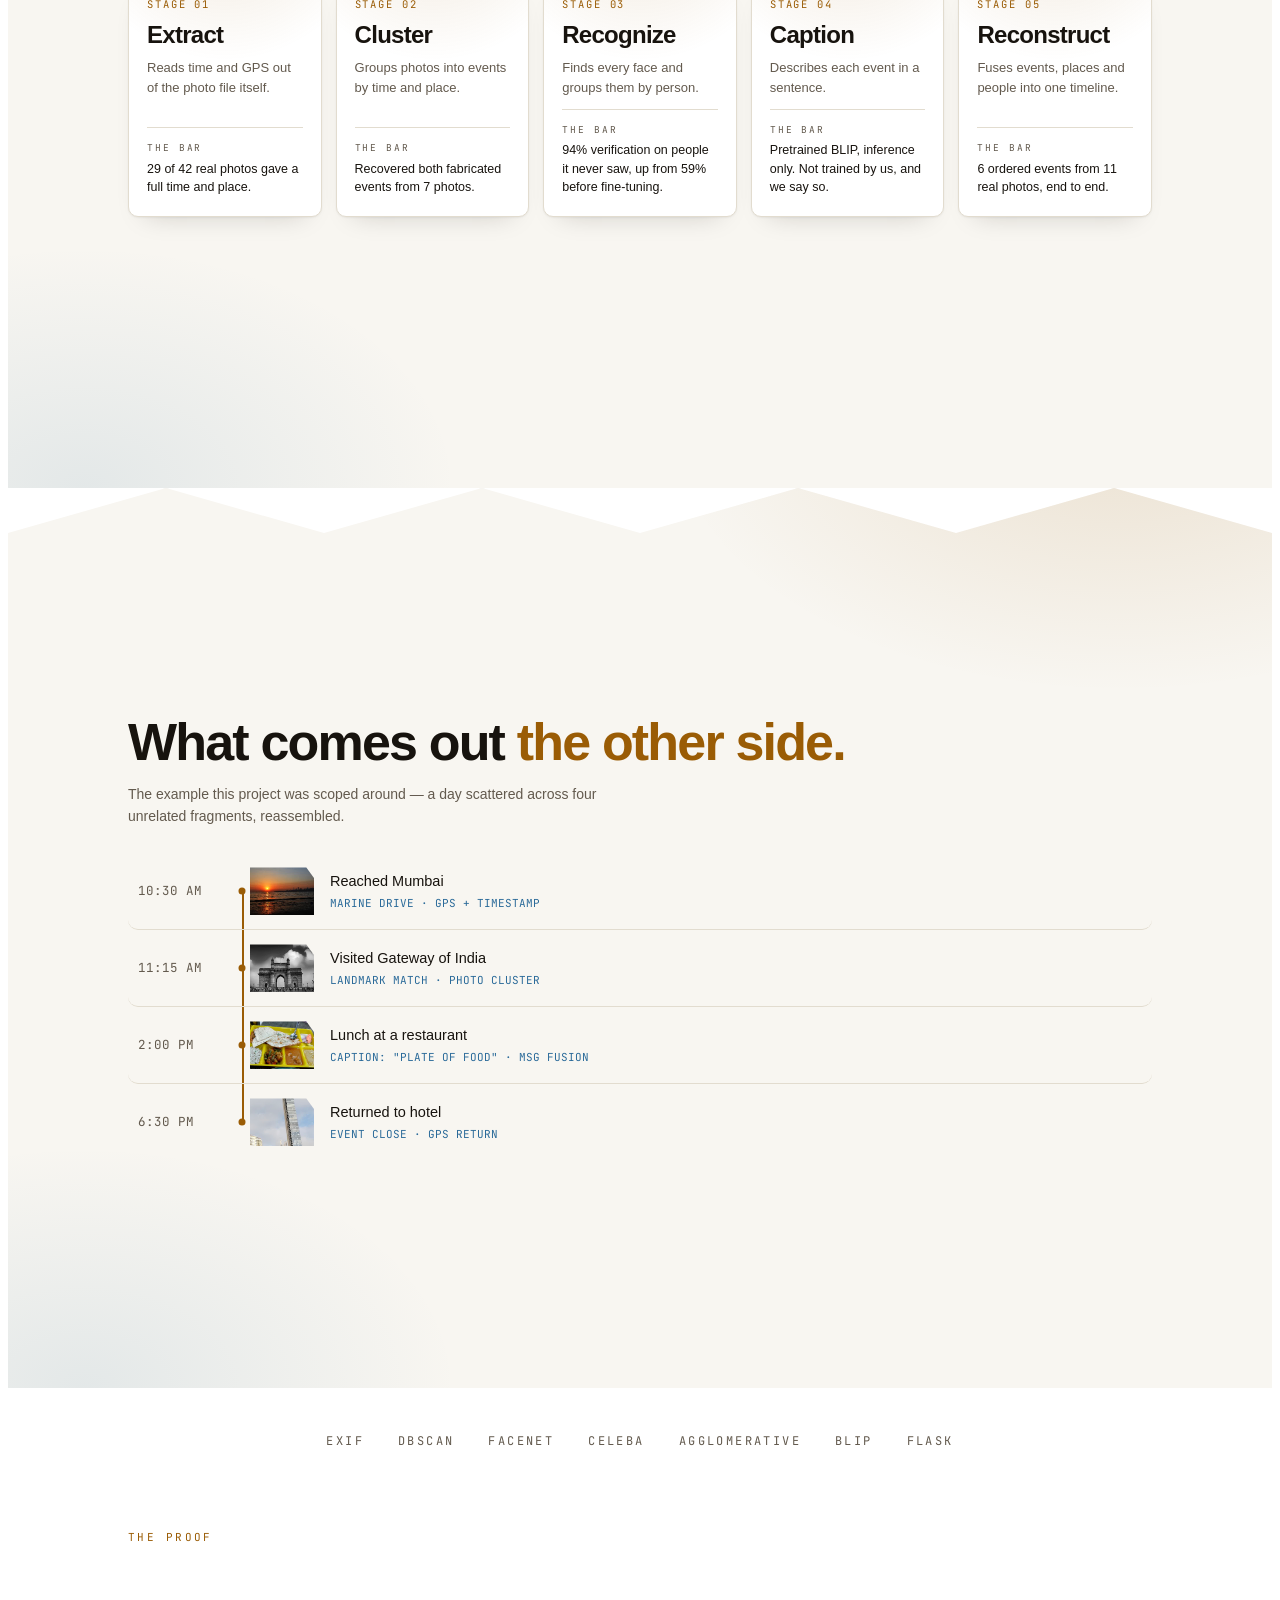
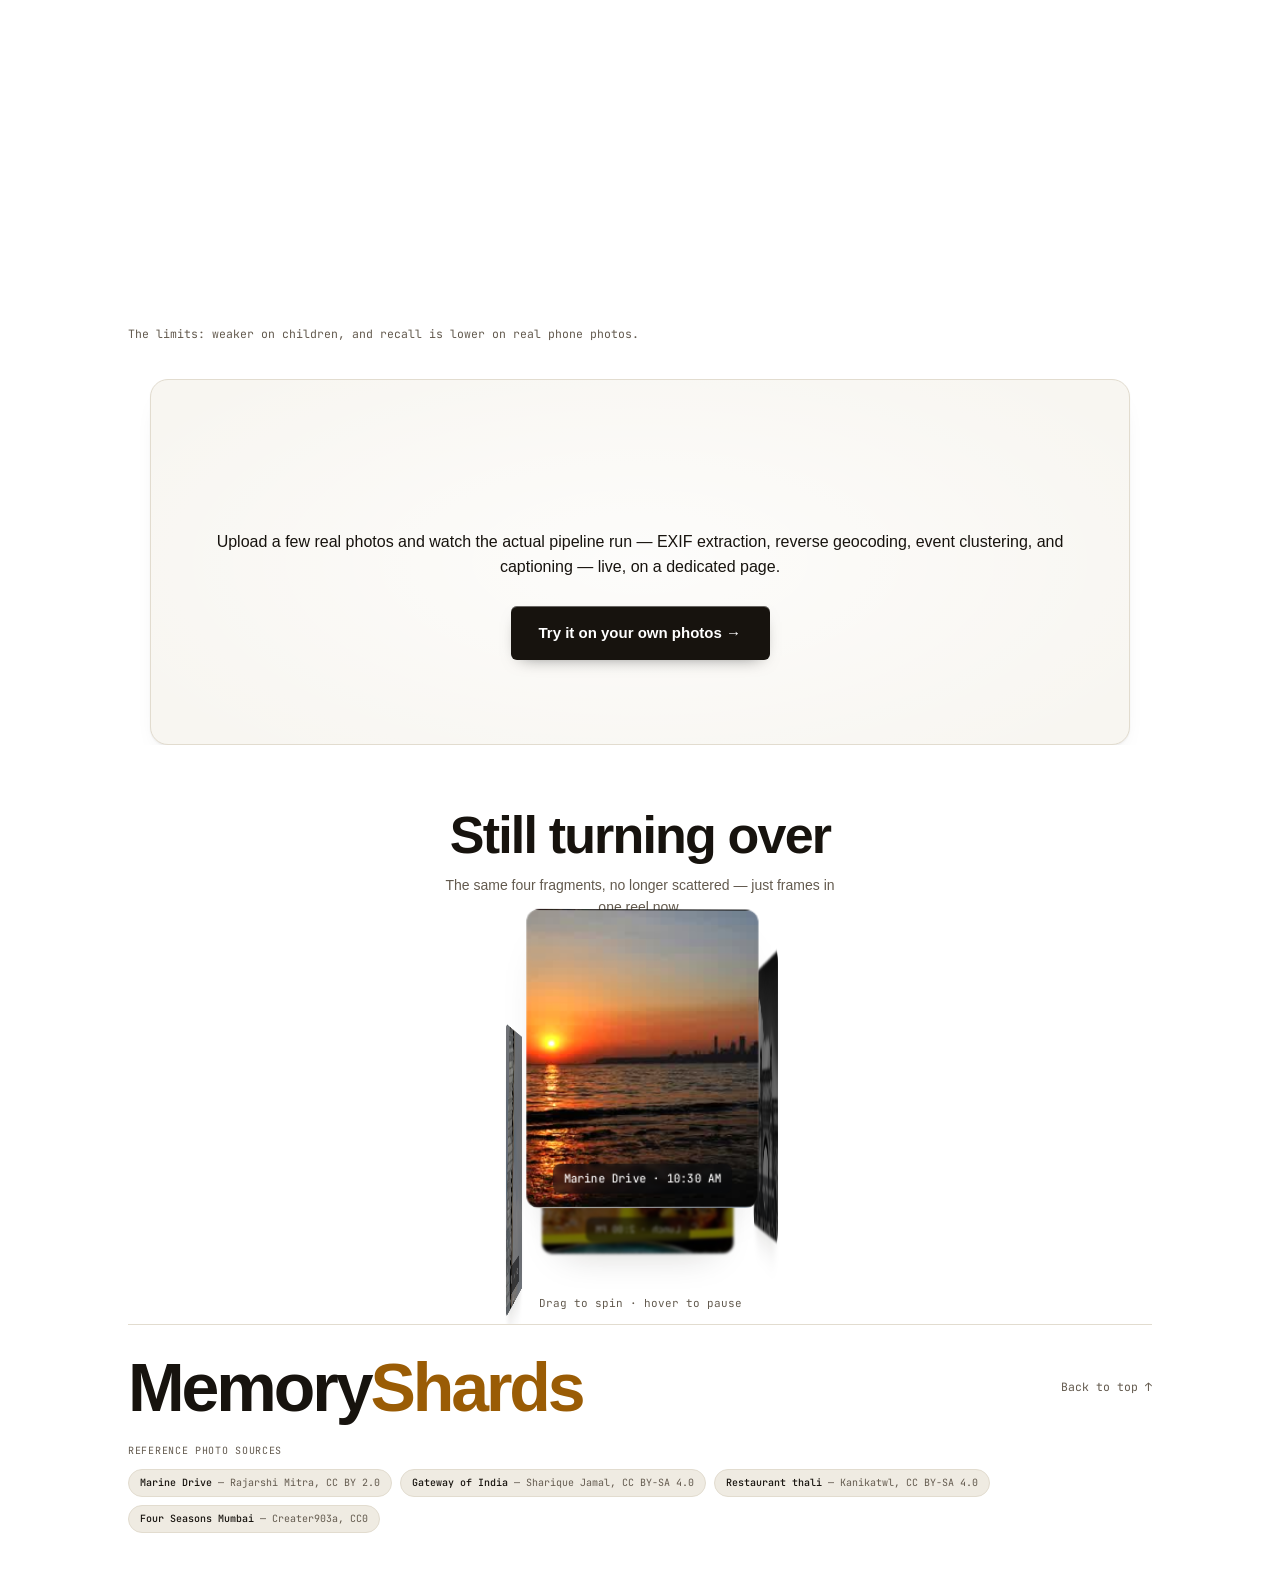
==== commit 70be9fa1: "Revert "Grow the reel to 9 photos across two reconstructed outings" This reverts commit 1869e4139dee" ====
--- a/web/index.html
+++ b/web/index.html
@@ -221,15 +221,15 @@
   <section class="reel-section">
     <h2 class="reveal">Still turning over</h2>
     <p class="section-sub reveal">The same four fragments, no longer scattered — just frames in one reel now.</p>
-    <div class="reel-stage" tabindex="0">
-      <div class="reel-ring">
+    <div class="reel-stage" id="reelStage" tabindex="0" role="region" aria-roledescription="carousel" aria-label="Photo helix of the day's four moments. Drag or use arrow keys to spin.">
+      <div class="reel-ring" id="reelRing">
         <div class="reel-card" style="background-image:url('media/demo-2.jpg')"><span class="reel-cap">Marine Drive · 10:30 AM</span></div>
         <div class="reel-card" style="background-image:url('media/demo-1.jpg')"><span class="reel-cap">Gateway of India · 11:15 AM</span></div>
         <div class="reel-card" style="background-image:url('media/demo-3.jpg')"><span class="reel-cap">Lunch · 2:00 PM</span></div>
         <div class="reel-card" style="background-image:url('media/demo-4.jpg')"><span class="reel-cap">Hotel · 6:30 PM</span></div>
       </div>
     </div>
-    <div class="reel-hint">hover to pause</div>
+    <div class="reel-hint">Drag to spin · hover to pause</div>
   </section>
 </div>
 
@@ -410,6 +410,74 @@
     window.addEventListener('scroll', update, { passive: true });
     update();
   })();
+
+  // Memory reel: cylindrical helix, ported from UI-Lab's Helix gallery
+  // pattern. Each card sits at angle i*90deg with height i*rise, so
+  // spinning the ring also "screws" it into a spiral. Idle auto-rotate,
+  // pauses on hover/focus, drag or arrow keys to spin manually.
+  (function () {
+    const stage = document.getElementById('reelStage');
+    const ring = document.getElementById('reelRing');
+    if (!stage || !ring) return;
+    const cards = Array.from(ring.children);
+    const reduceMotion = window.matchMedia('(prefers-reduced-motion: reduce)').matches;
+    const STEP = 90, RADIUS = 125, RISE = 34;
+    // center the stack of rises so it sits vertically centered in the stage
+    const totalRise = (cards.length - 1) * RISE;
+
+    let angle = 0;
+    let paused = false;
+    let dragging = false;
+    let lastX = 0;
+
+    function render() {
+      cards.forEach((card, i) => {
+        const a = i * STEP;
+        const y = i * RISE - totalRise / 2;
+        const facing = Math.cos(((a + angle) * Math.PI) / 180);
+        card.style.transform = `translateY(${y}px) rotateY(${a}deg) translateZ(${RADIUS}px)`;
+        card.style.filter = `brightness(${0.55 + Math.max(0, facing) * 0.55}) blur(${facing < 0 ? 1.5 : 0}px)`;
+      });
+      ring.style.transform = `rotateY(${angle}deg)`;
+    }
+
+    if (reduceMotion) {
+      render();
+      return;
+    }
+
+    let raf = null;
+    function tick() {
+      if (!paused && !dragging) angle += 0.06;
+      render();
+      raf = requestAnimationFrame(tick);
+    }
+
+    stage.addEventListener('pointerenter', () => { paused = true; });
+    stage.addEventListener('pointerleave', () => { paused = false; });
+    stage.addEventListener('focusin', () => { paused = true; });
+    stage.addEventListener('focusout', () => { paused = false; });
+
+    stage.addEventListener('pointerdown', (e) => {
+      dragging = true;
+      lastX = e.clientX;
+      stage.setPointerCapture(e.pointerId);
+    });
+    stage.addEventListener('pointermove', (e) => {
+      if (!dragging) return;
+      angle += (e.clientX - lastX) * 0.4;
+      lastX = e.clientX;
+    });
+    stage.addEventListener('pointerup', () => { dragging = false; });
+    stage.addEventListener('pointercancel', () => { dragging = false; });
+
+    stage.addEventListener('keydown', (e) => {
+      if (e.key === 'ArrowRight') { angle -= STEP; }
+      if (e.key === 'ArrowLeft') { angle += STEP; }
+    });
+
+    tick();
+  })();
 </script>
 </body>
 </html>
--- a/web/style.css
+++ b/web/style.css
@@ -365,39 +365,39 @@
     font-family: 'JetBrains Mono', monospace; font-size: 11px; color: var(--text-muted);
   }
 
-  /* ---------------- MEMORY REEL ---------------- */
+  /* ---------------- MEMORY REEL: cylindrical helix ----------------
+     Each card sits at angle a = i*90deg around a vertical axis and height
+     y = i*rise, so spinning the ring also "screws" it into a spiral
+     staircase instead of a flat 4-sided prism. Technique ported from
+     UI-Lab's Helix gallery pattern (src/patterns/three-d/HelixGallery.tsx);
+     angle/brightness/blur are computed in JS per frame since they depend
+     on live drag/idle state, not a fixed CSS keyframe. */
   .reel-section { padding: 64px 0 12px; text-align: center; }
   .reel-section h2 { font-size: 22px; margin-bottom: 6px; }
   .reel-section .section-sub { color: var(--text-muted); font-size: 14px; max-width: 52ch; margin: 0 auto 36px; }
-  .reel-stage { perspective: 1300px; height: 300px; display: flex; align-items: center; justify-content: center; }
+  .reel-stage {
+    perspective: 1300px; height: 320px; display: flex; align-items: center; justify-content: center;
+    cursor: grab; touch-action: pan-y; user-select: none;
+  }
+  .reel-stage:active { cursor: grabbing; }
   .reel-ring {
     position: relative; width: 210px; height: 270px;
     transform-style: preserve-3d;
-    animation: spin-ring 22s linear infinite;
-  }
-  .reel-stage:hover .reel-ring, .reel-stage:focus-within .reel-ring { animation-play-state: paused; }
-  @keyframes spin-ring { to { transform: rotateY(360deg); } }
+  }
   .reel-card {
     position: absolute; inset: 0;
     background-size: cover; background-position: center;
     border-radius: 12px; box-shadow: var(--shadow);
     border: 1px solid rgba(255,255,255,0.08);
     display: flex; align-items: flex-end; justify-content: center; padding: 12px;
-    backface-visibility: hidden;
-  }
-  .reel-card:nth-child(1) { transform: rotateY(0deg) translateZ(250px); }
-  .reel-card:nth-child(2) { transform: rotateY(90deg) translateZ(250px); }
-  .reel-card:nth-child(3) { transform: rotateY(180deg) translateZ(250px); }
-  .reel-card:nth-child(4) { transform: rotateY(270deg) translateZ(250px); }
+    backface-visibility: visible;
+  }
   .reel-cap {
     font-family: 'JetBrains Mono', monospace; font-size: 10.5px; color: #fff;
     background: rgba(6,8,12,0.55); backdrop-filter: blur(2px);
     padding: 5px 10px; border-radius: 7px; letter-spacing: 0.02em;
   }
   .reel-hint { font-family: 'JetBrains Mono', monospace; font-size: 11px; color: var(--text-muted); margin-top: 20px; }
-  @media (prefers-reduced-motion: reduce) {
-    .reel-ring { animation: none; transform: rotateY(0deg); }
-  }
 
   /* ---------------- ZIP PANEL (a real zipper, driven by scroll position) ---------------- */
   /* --zip-open: 1 = open (photo split, teeth showing), 0 = zipped closed (whole
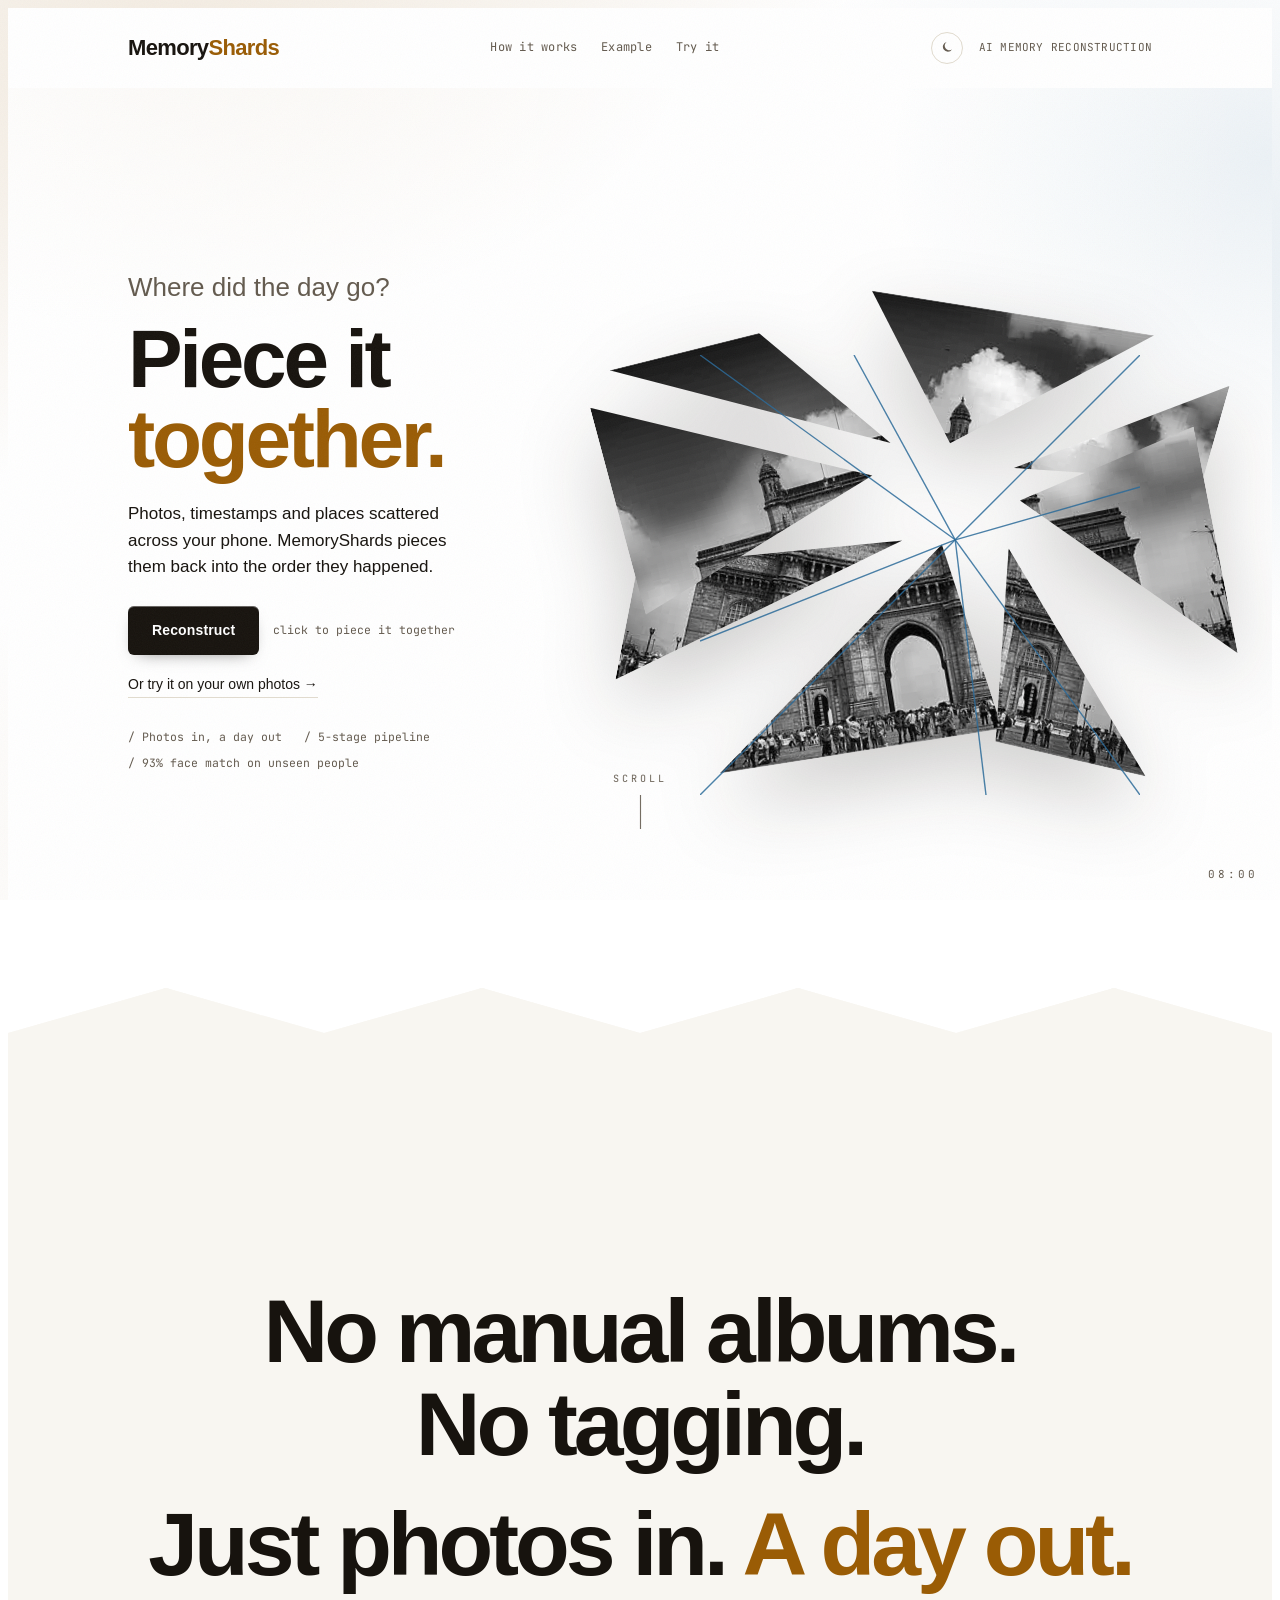
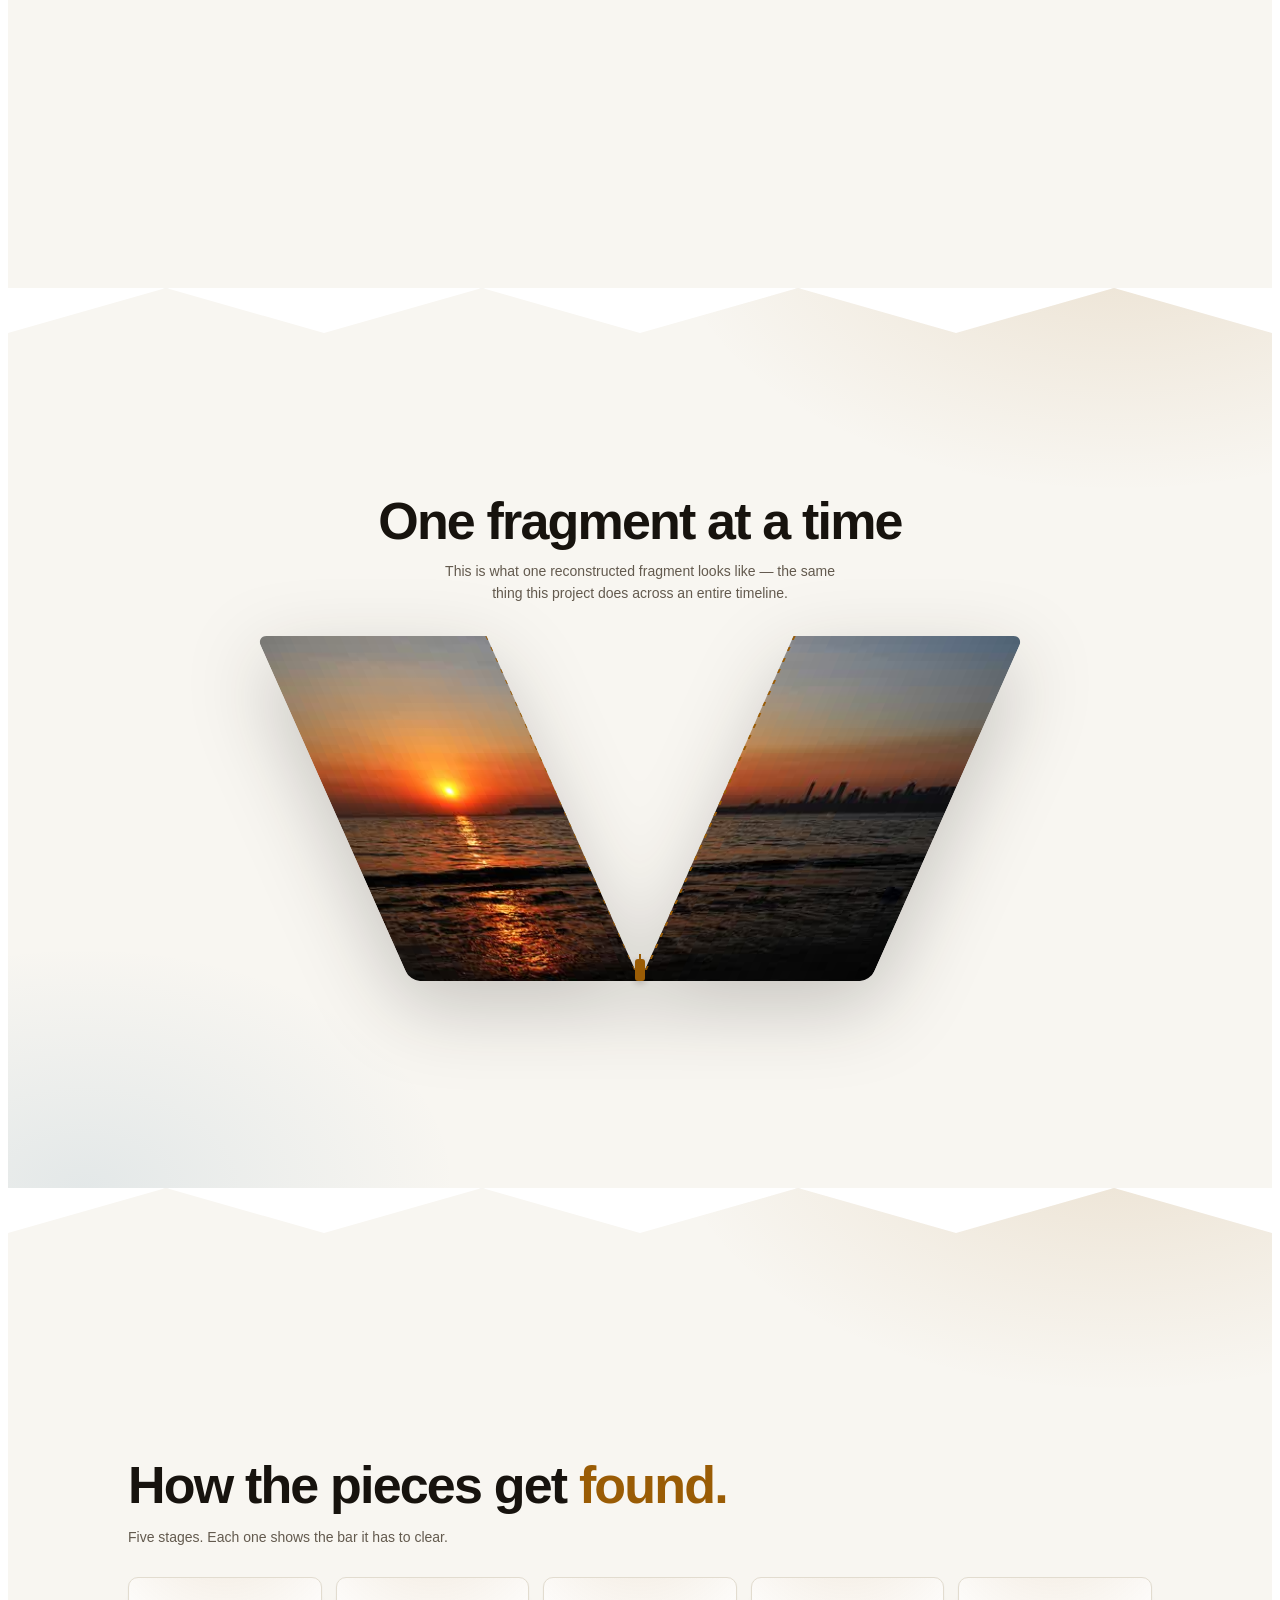
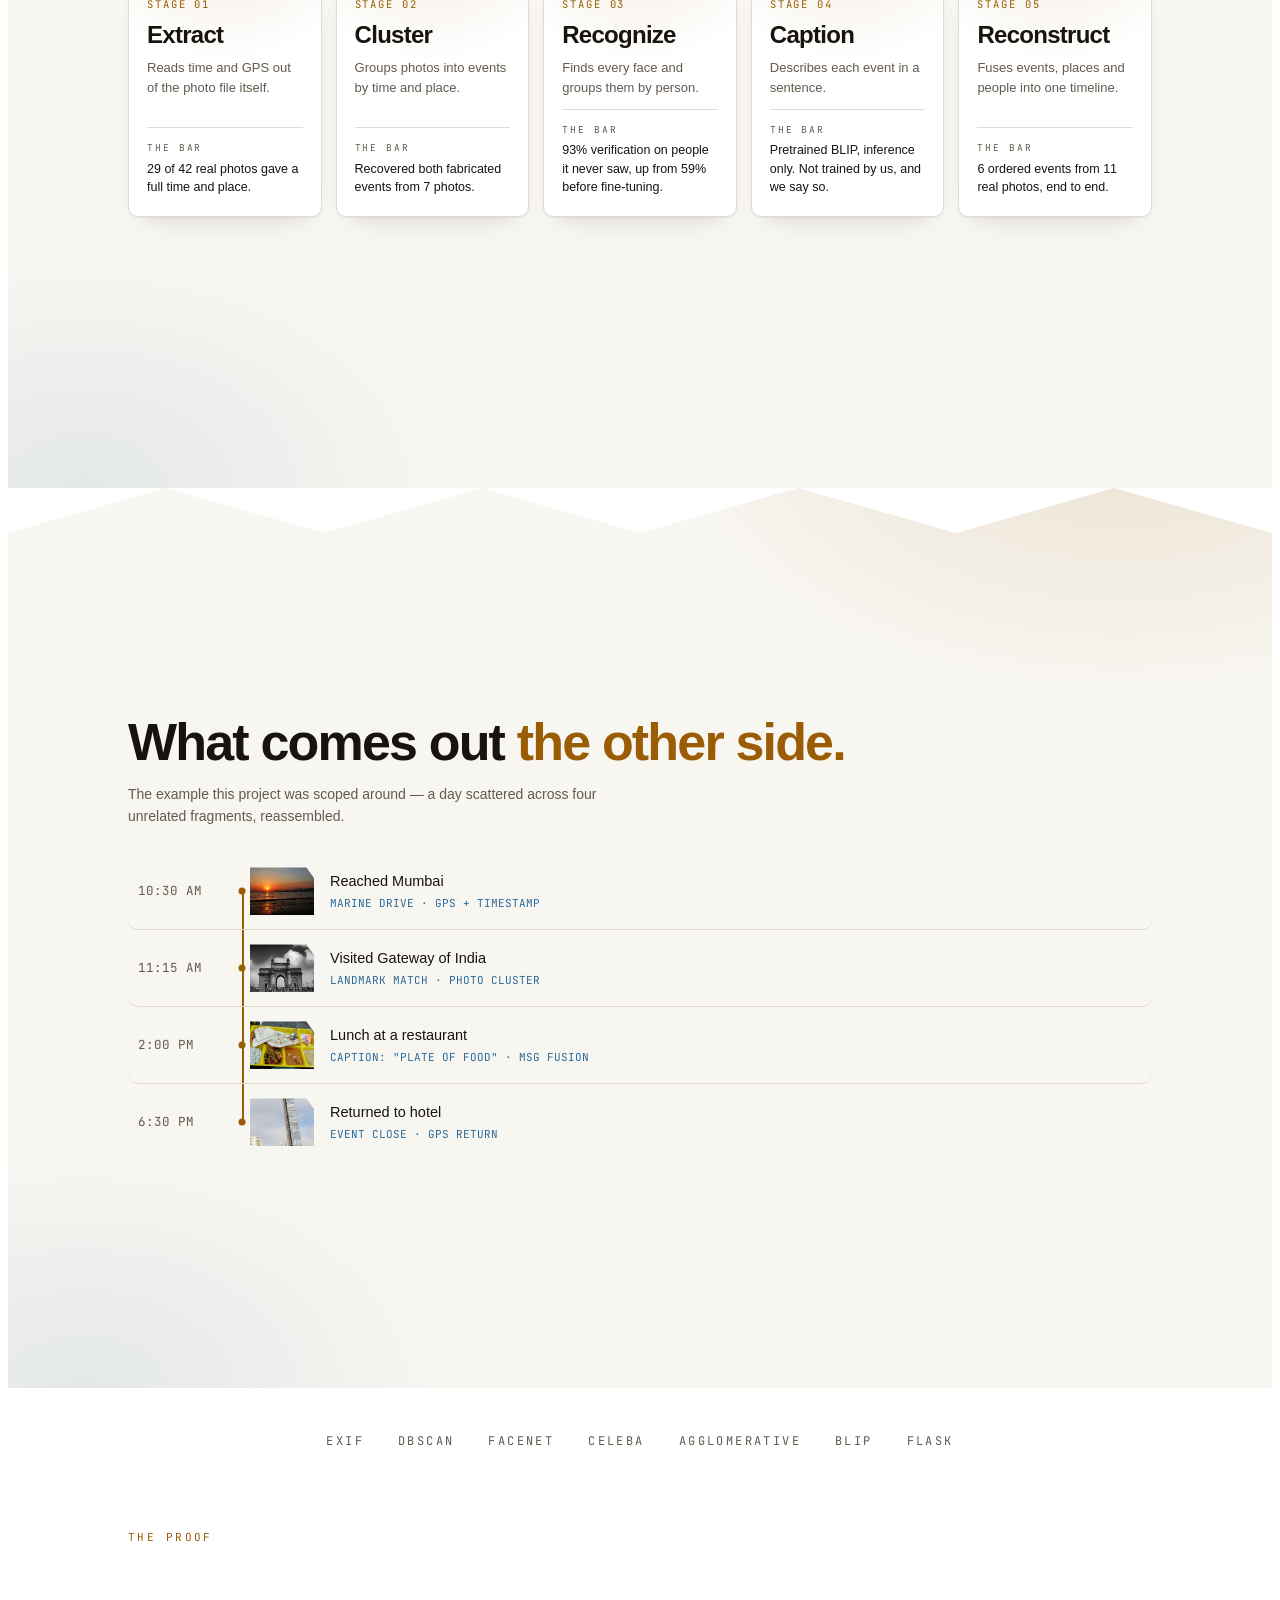
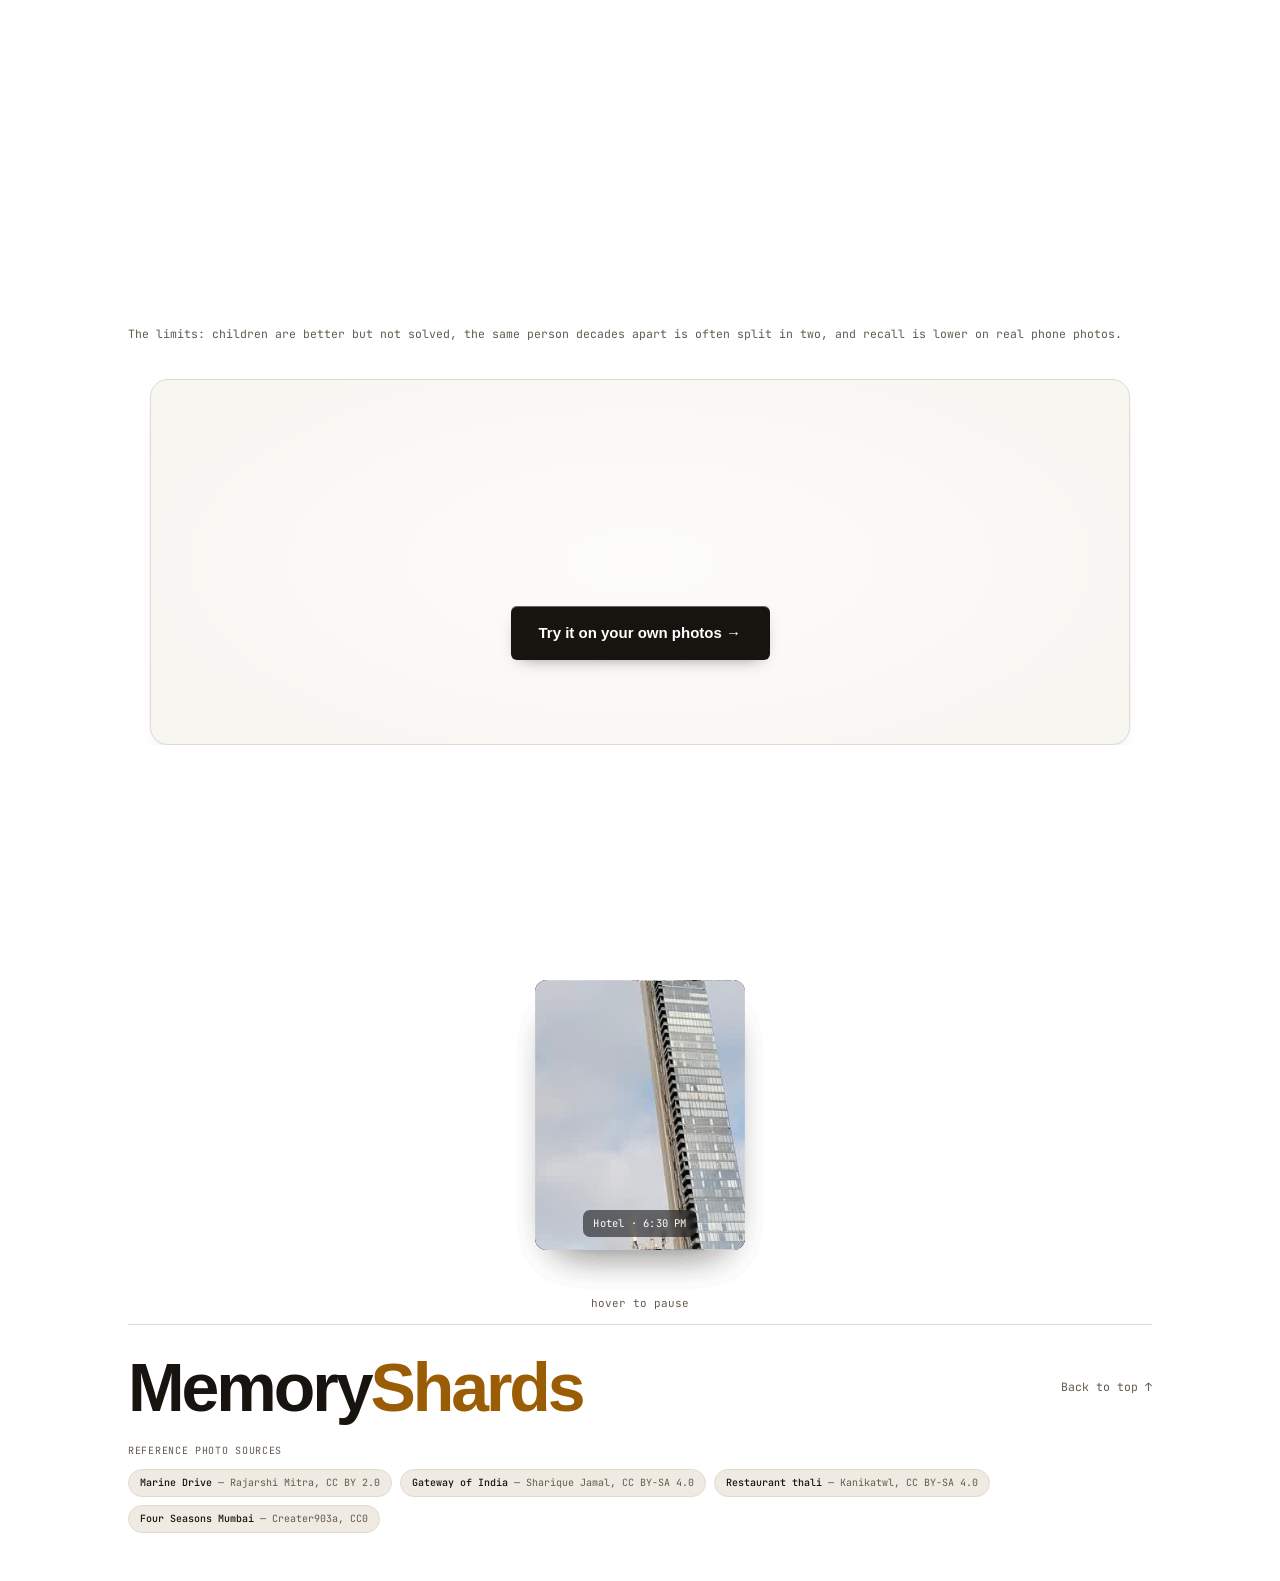
==== commit 1882a79e: "Re-measure landing page numbers on v3, API health reports model state and preloads models, report no" ====
--- a/web/index.html
+++ b/web/index.html
@@ -59,7 +59,7 @@
       </div>
       <a class="hero-link" href="try.html">Or try it on your own photos &rarr;</a>
       <div class="hero-facts mono">
-        <span>/ Photos in, a day out</span><span>/ 5-stage pipeline</span><span>/ 94% face match on unseen people</span>
+        <span>/ Photos in, a day out</span><span>/ 5-stage pipeline</span><span>/ 93% face match on unseen people</span>
       </div>
     </div>
     <div class="shatter-stage scattered" id="shatterStage" style="--shard-img: url('media/demo-1.jpg')">
@@ -140,7 +140,7 @@
         <span class="dossier__kicker mono">STAGE 03</span>
         <h3 class="dossier__name">Recognize</h3>
         <p class="dossier__tag">Finds every face and groups them by person.</p>
-        <div class="dossier__bar"><span class="dossier__label mono">THE BAR</span><p>94% verification on people it never saw, up from 59% before fine-tuning.</p></div>
+        <div class="dossier__bar"><span class="dossier__label mono">THE BAR</span><p>93% verification on people it never saw, up from 59% before fine-tuning.</p></div>
       </div>
       <div class="dossier reveal">
         <span class="dossier__kicker mono">STAGE 04</span>
@@ -199,11 +199,11 @@
     <span class="flow-eyebrow mono">THE PROOF</span>
     <h2 class="reveal">Measured on faces it <span class="accent">never saw.</span></h2>
     <div class="proof-grid">
-      <div class="proof-item reveal"><div class="proof-big">94%</div><p>Face verification accuracy, up from 59% before we fine-tuned it. 200 pairs from 29 held-out people.</p></div>
-      <div class="proof-item reveal"><div class="proof-big">98.8%</div><p>Pairwise precision grouping 230 faces by person. Recall is 80%: it splits a person before it merges two.</p></div>
+      <div class="proof-item reveal"><div class="proof-big">93%</div><p>Face verification accuracy, up from 59% before we fine-tuned it. 200 pairs from 29 held-out people.</p></div>
+      <div class="proof-item reveal"><div class="proof-big">98.7%</div><p>Pairwise precision grouping 230 faces by person. Recall is 76%: it splits a person before it merges two.</p></div>
       <div class="proof-item reveal"><div class="proof-big">1</div><p>Model trained by us, out of five stages. The rest is classical logic or a pretrained model used as-is.</p></div>
     </div>
-    <p class="proof-limit mono">The limits: weaker on children, and recall is lower on real phone photos.</p>
+    <p class="proof-limit mono">The limits: children are better but not solved, the same person decades apart is often split in two, and recall is lower on real phone photos.</p>
   </section>
 </div>
 
@@ -221,15 +221,15 @@
   <section class="reel-section">
     <h2 class="reveal">Still turning over</h2>
     <p class="section-sub reveal">The same four fragments, no longer scattered — just frames in one reel now.</p>
-    <div class="reel-stage" id="reelStage" tabindex="0" role="region" aria-roledescription="carousel" aria-label="Photo helix of the day's four moments. Drag or use arrow keys to spin.">
-      <div class="reel-ring" id="reelRing">
+    <div class="reel-stage" tabindex="0">
+      <div class="reel-ring">
         <div class="reel-card" style="background-image:url('media/demo-2.jpg')"><span class="reel-cap">Marine Drive · 10:30 AM</span></div>
         <div class="reel-card" style="background-image:url('media/demo-1.jpg')"><span class="reel-cap">Gateway of India · 11:15 AM</span></div>
         <div class="reel-card" style="background-image:url('media/demo-3.jpg')"><span class="reel-cap">Lunch · 2:00 PM</span></div>
         <div class="reel-card" style="background-image:url('media/demo-4.jpg')"><span class="reel-cap">Hotel · 6:30 PM</span></div>
       </div>
     </div>
-    <div class="reel-hint">Drag to spin · hover to pause</div>
+    <div class="reel-hint">hover to pause</div>
   </section>
 </div>
 
@@ -410,74 +410,6 @@
     window.addEventListener('scroll', update, { passive: true });
     update();
   })();
-
-  // Memory reel: cylindrical helix, ported from UI-Lab's Helix gallery
-  // pattern. Each card sits at angle i*90deg with height i*rise, so
-  // spinning the ring also "screws" it into a spiral. Idle auto-rotate,
-  // pauses on hover/focus, drag or arrow keys to spin manually.
-  (function () {
-    const stage = document.getElementById('reelStage');
-    const ring = document.getElementById('reelRing');
-    if (!stage || !ring) return;
-    const cards = Array.from(ring.children);
-    const reduceMotion = window.matchMedia('(prefers-reduced-motion: reduce)').matches;
-    const STEP = 90, RADIUS = 125, RISE = 34;
-    // center the stack of rises so it sits vertically centered in the stage
-    const totalRise = (cards.length - 1) * RISE;
-
-    let angle = 0;
-    let paused = false;
-    let dragging = false;
-    let lastX = 0;
-
-    function render() {
-      cards.forEach((card, i) => {
-        const a = i * STEP;
-        const y = i * RISE - totalRise / 2;
-        const facing = Math.cos(((a + angle) * Math.PI) / 180);
-        card.style.transform = `translateY(${y}px) rotateY(${a}deg) translateZ(${RADIUS}px)`;
-        card.style.filter = `brightness(${0.55 + Math.max(0, facing) * 0.55}) blur(${facing < 0 ? 1.5 : 0}px)`;
-      });
-      ring.style.transform = `rotateY(${angle}deg)`;
-    }
-
-    if (reduceMotion) {
-      render();
-      return;
-    }
-
-    let raf = null;
-    function tick() {
-      if (!paused && !dragging) angle += 0.06;
-      render();
-      raf = requestAnimationFrame(tick);
-    }
-
-    stage.addEventListener('pointerenter', () => { paused = true; });
-    stage.addEventListener('pointerleave', () => { paused = false; });
-    stage.addEventListener('focusin', () => { paused = true; });
-    stage.addEventListener('focusout', () => { paused = false; });
-
-    stage.addEventListener('pointerdown', (e) => {
-      dragging = true;
-      lastX = e.clientX;
-      stage.setPointerCapture(e.pointerId);
-    });
-    stage.addEventListener('pointermove', (e) => {
-      if (!dragging) return;
-      angle += (e.clientX - lastX) * 0.4;
-      lastX = e.clientX;
-    });
-    stage.addEventListener('pointerup', () => { dragging = false; });
-    stage.addEventListener('pointercancel', () => { dragging = false; });
-
-    stage.addEventListener('keydown', (e) => {
-      if (e.key === 'ArrowRight') { angle -= STEP; }
-      if (e.key === 'ArrowLeft') { angle += STEP; }
-    });
-
-    tick();
-  })();
 </script>
 </body>
 </html>
